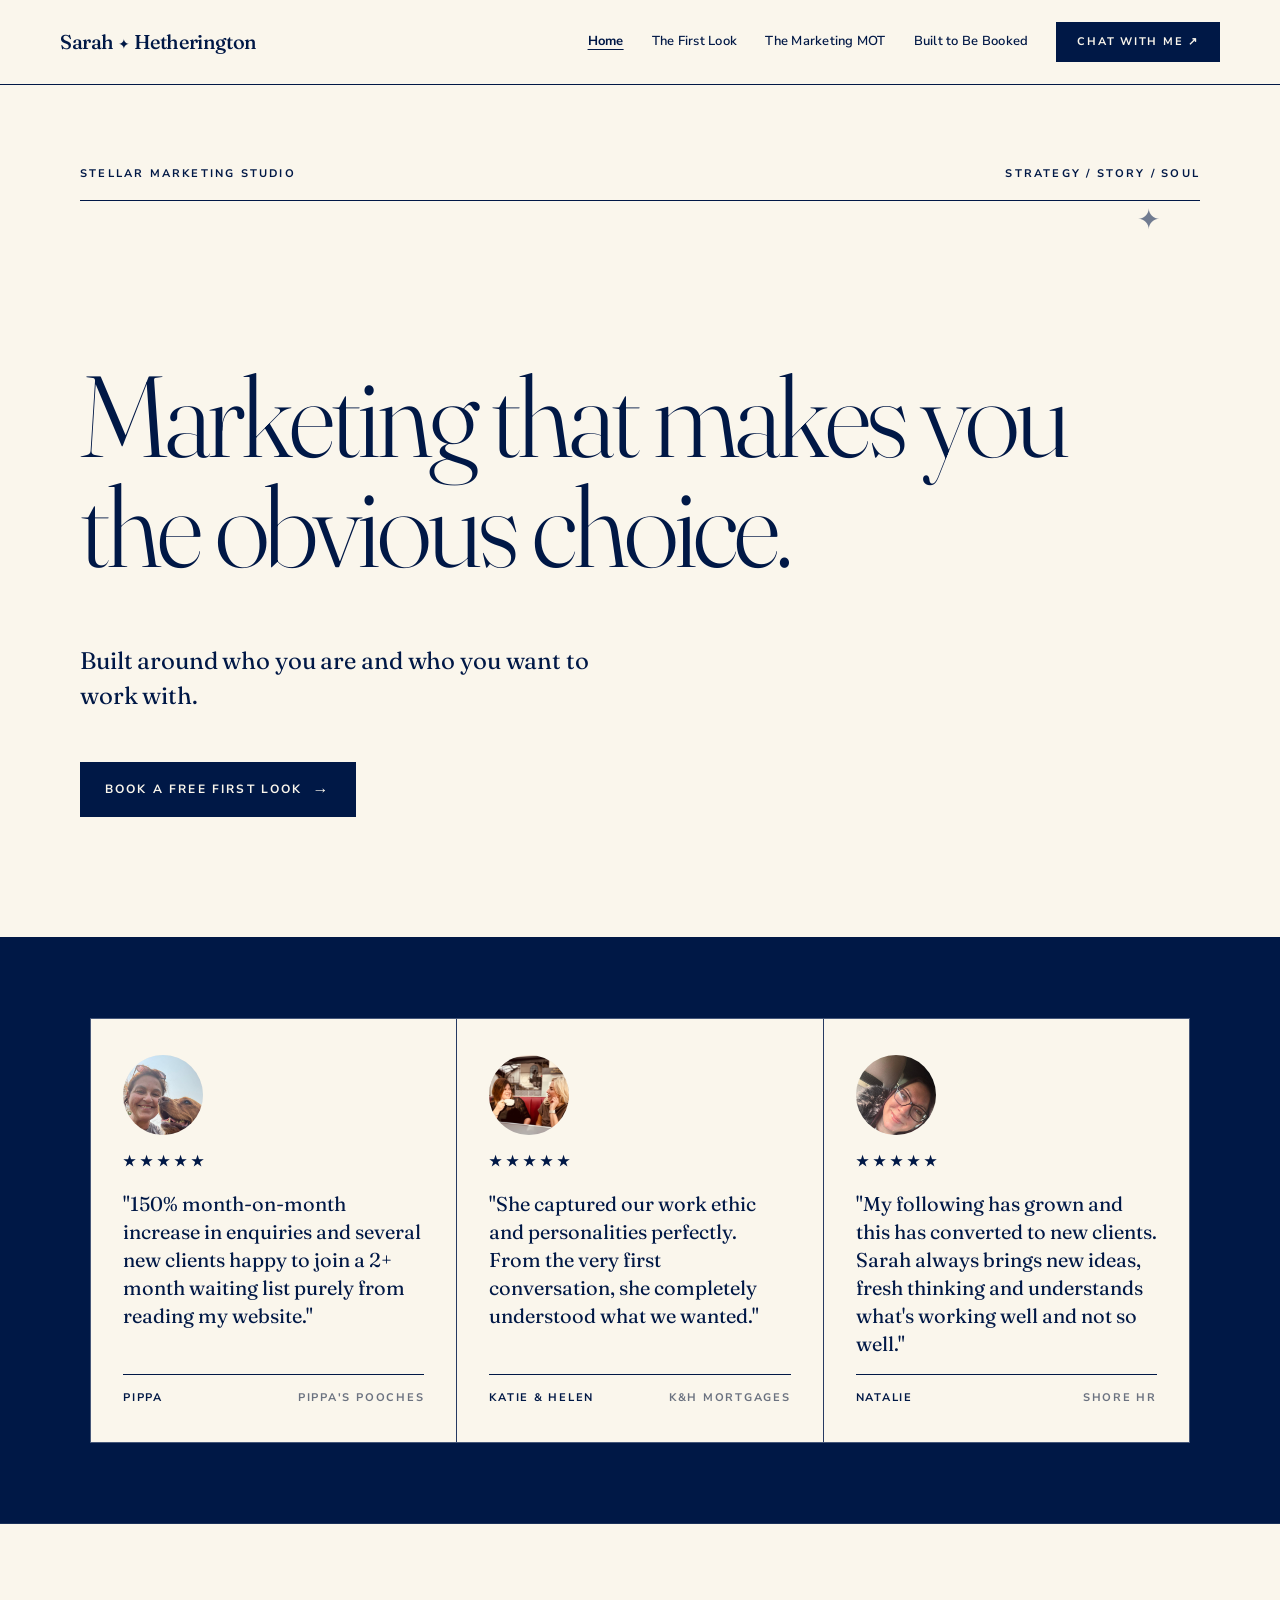
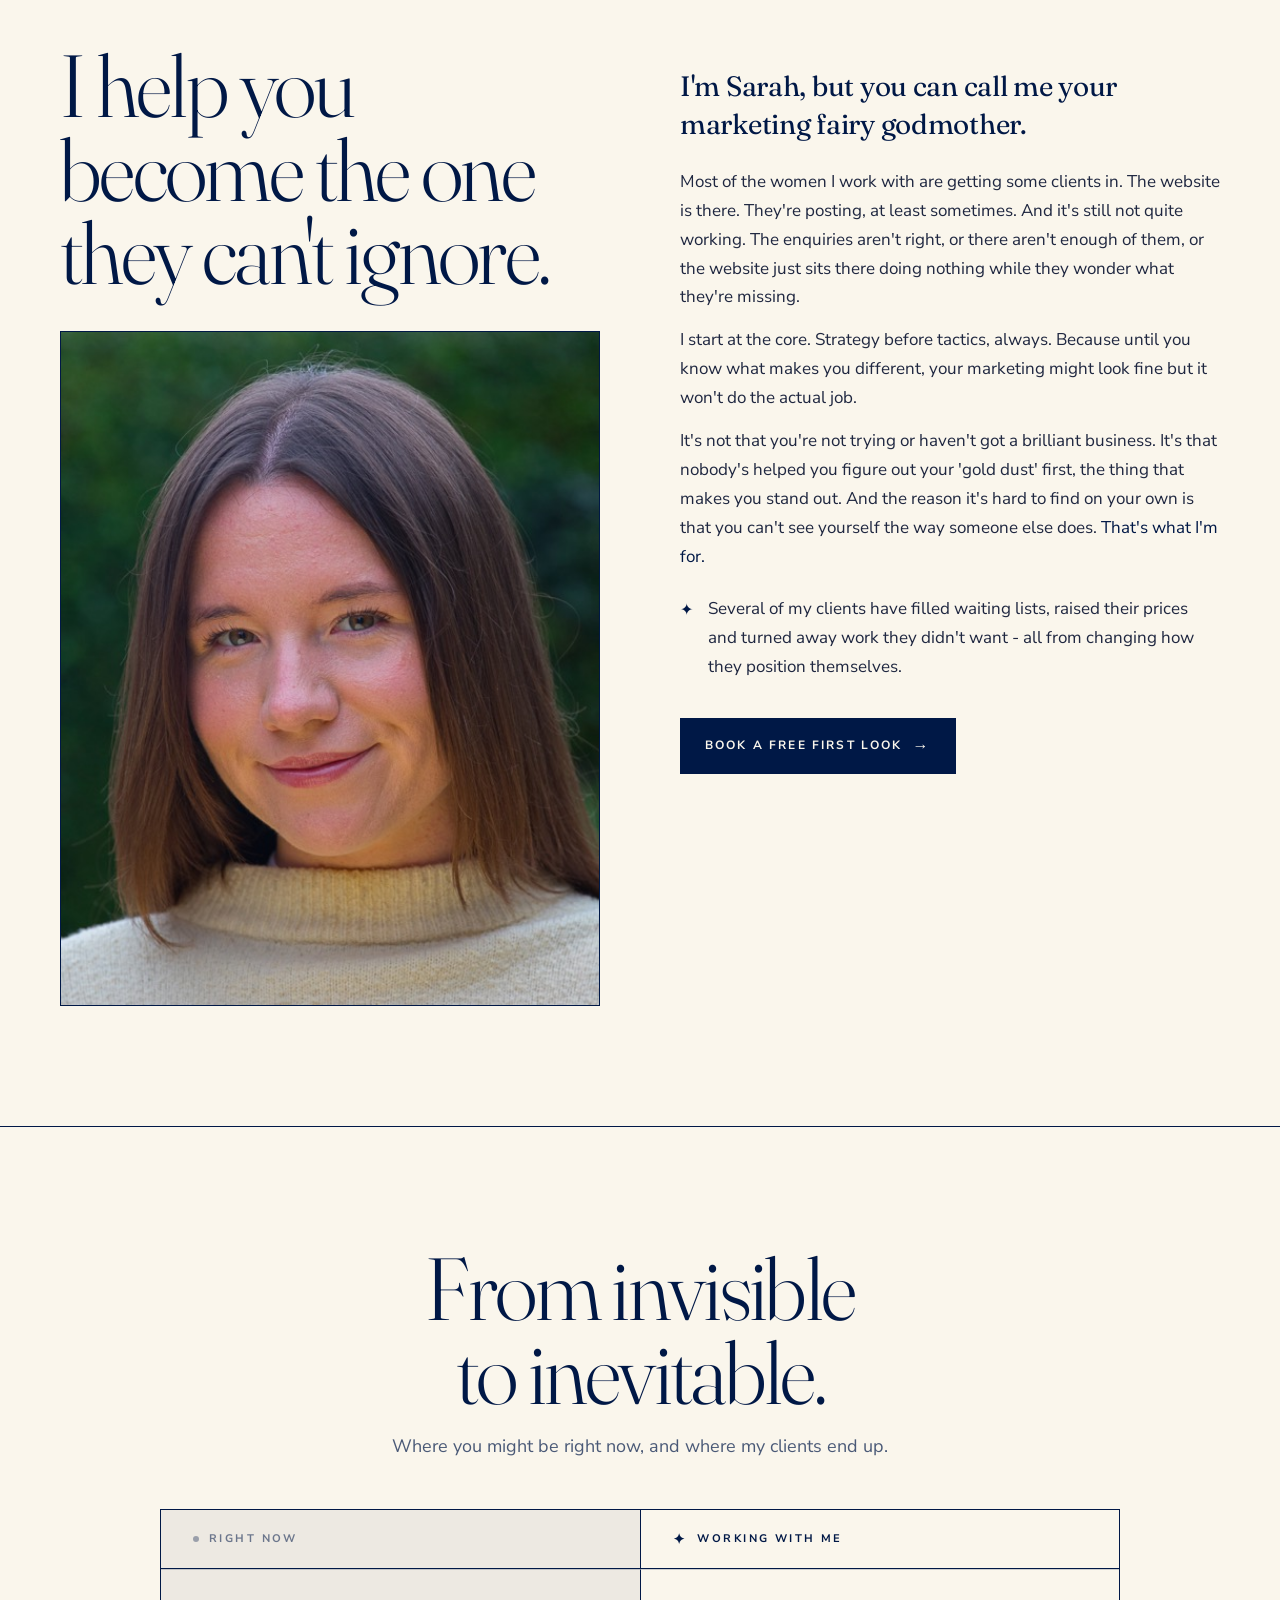
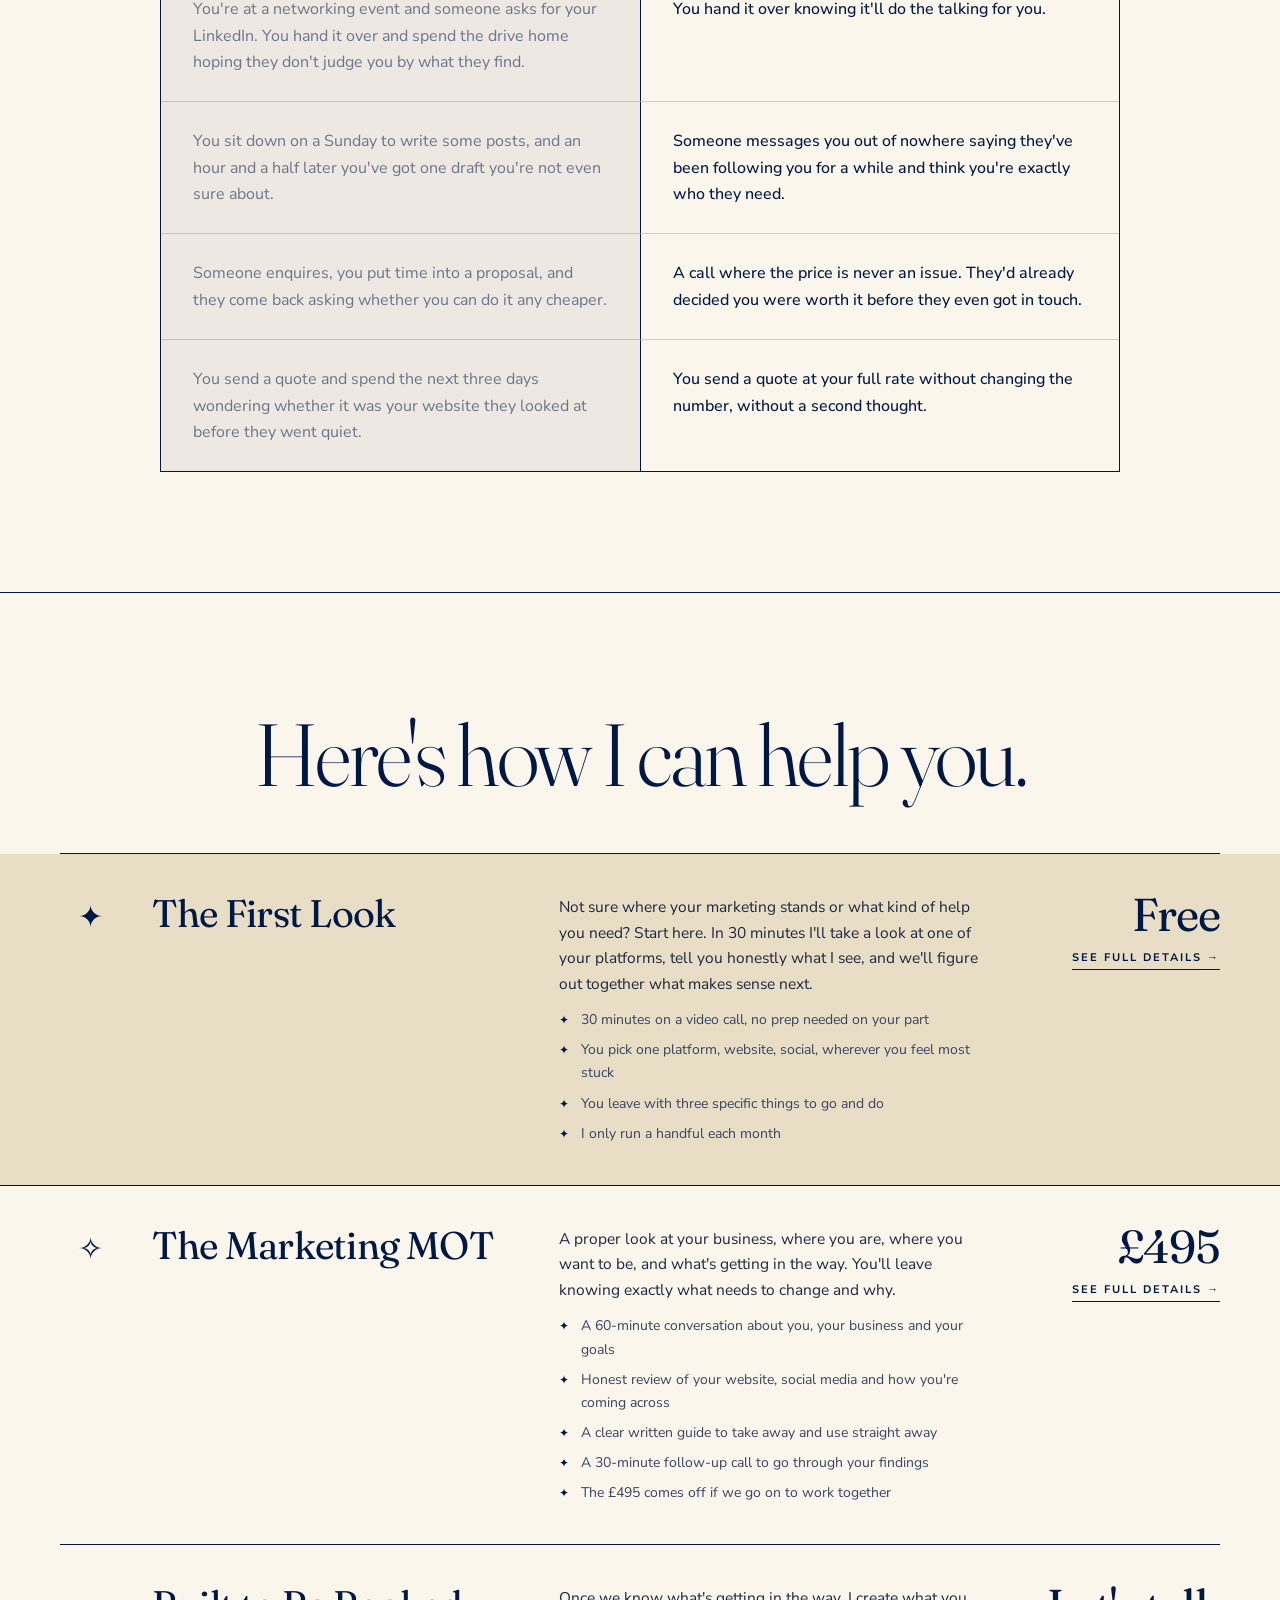
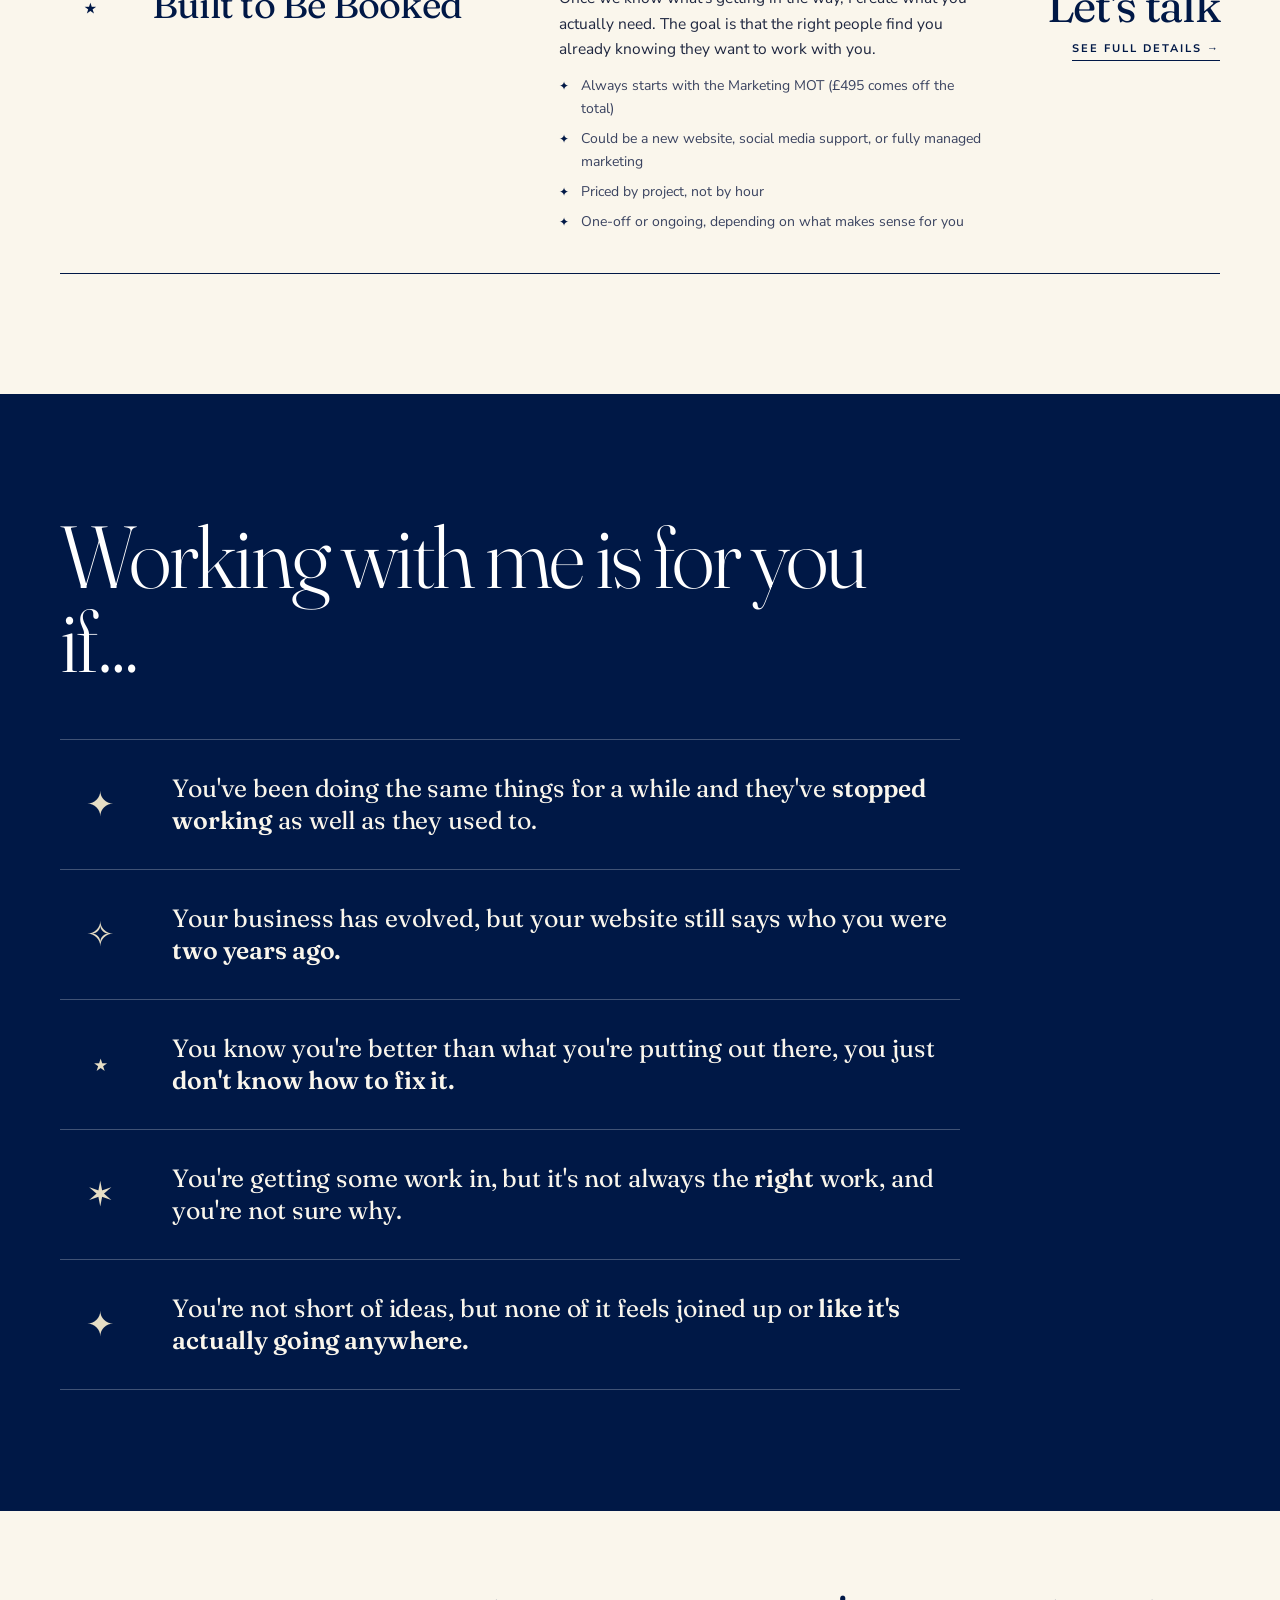
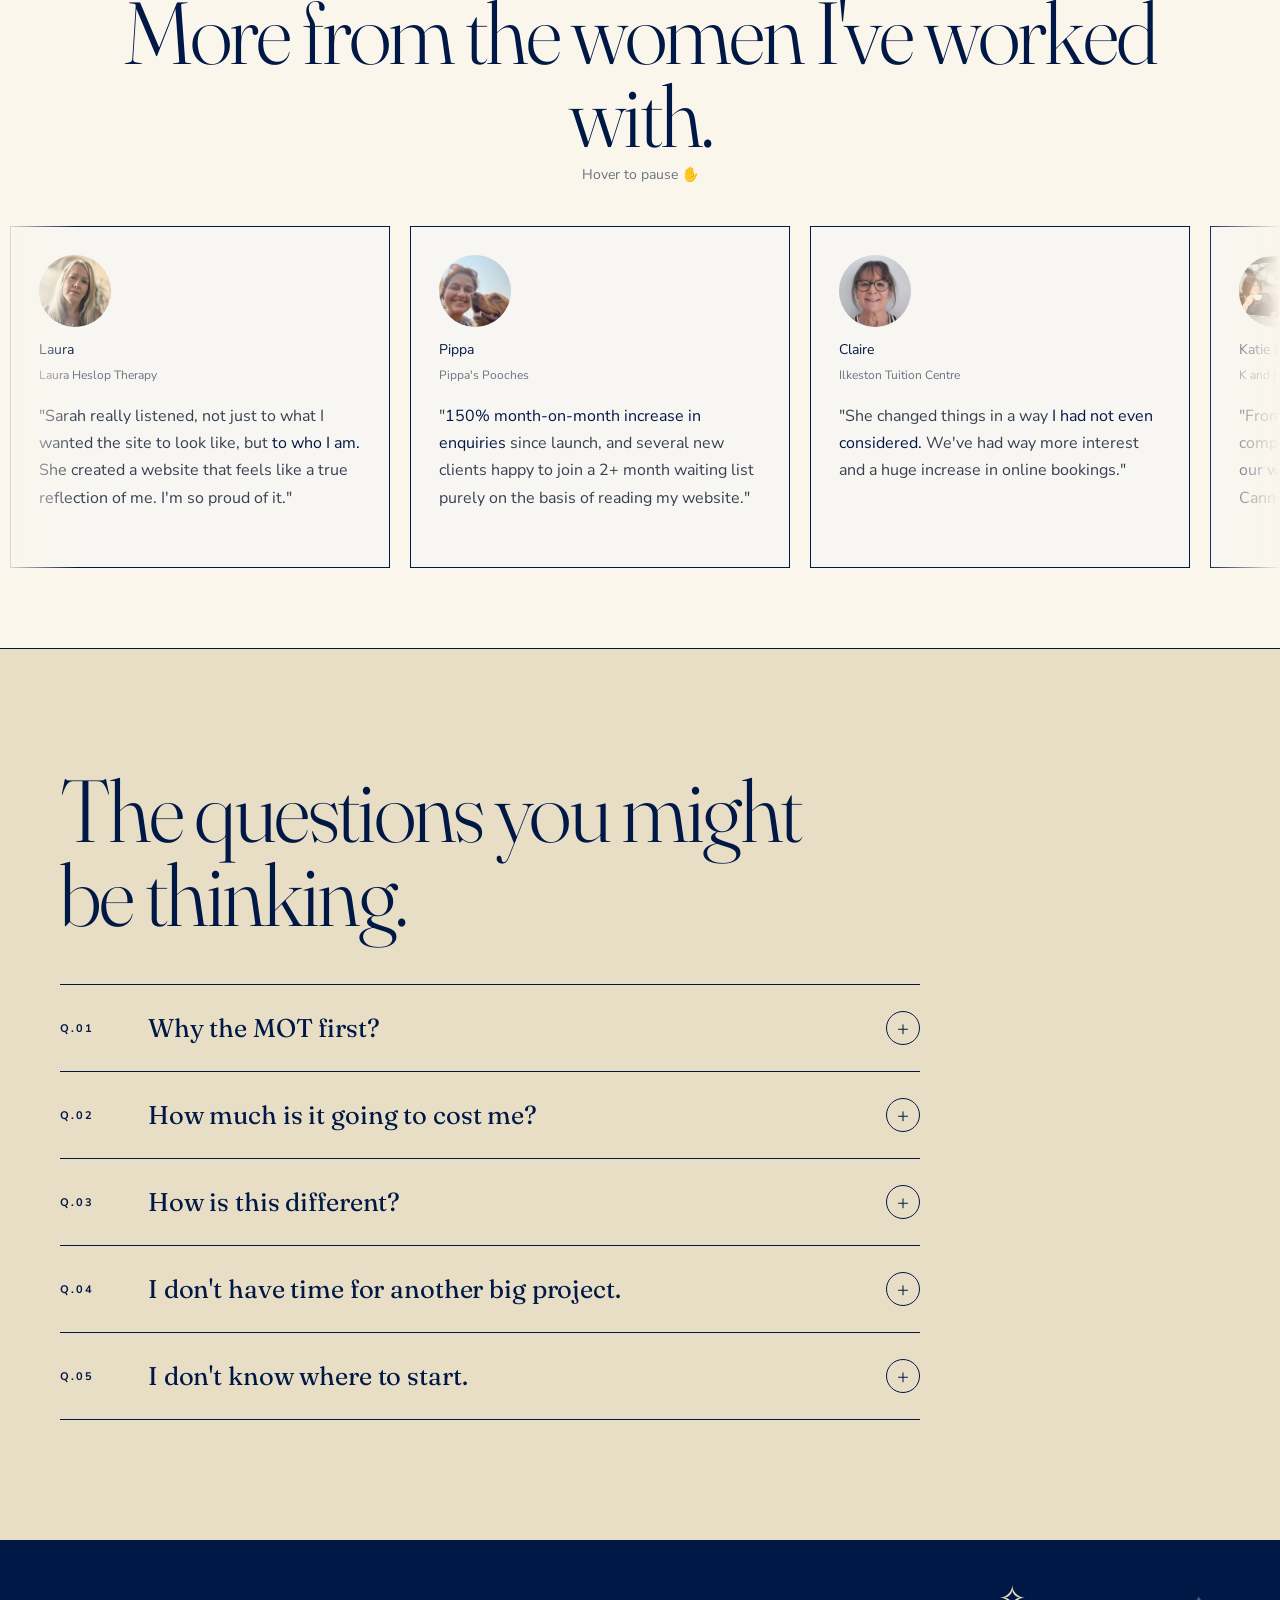
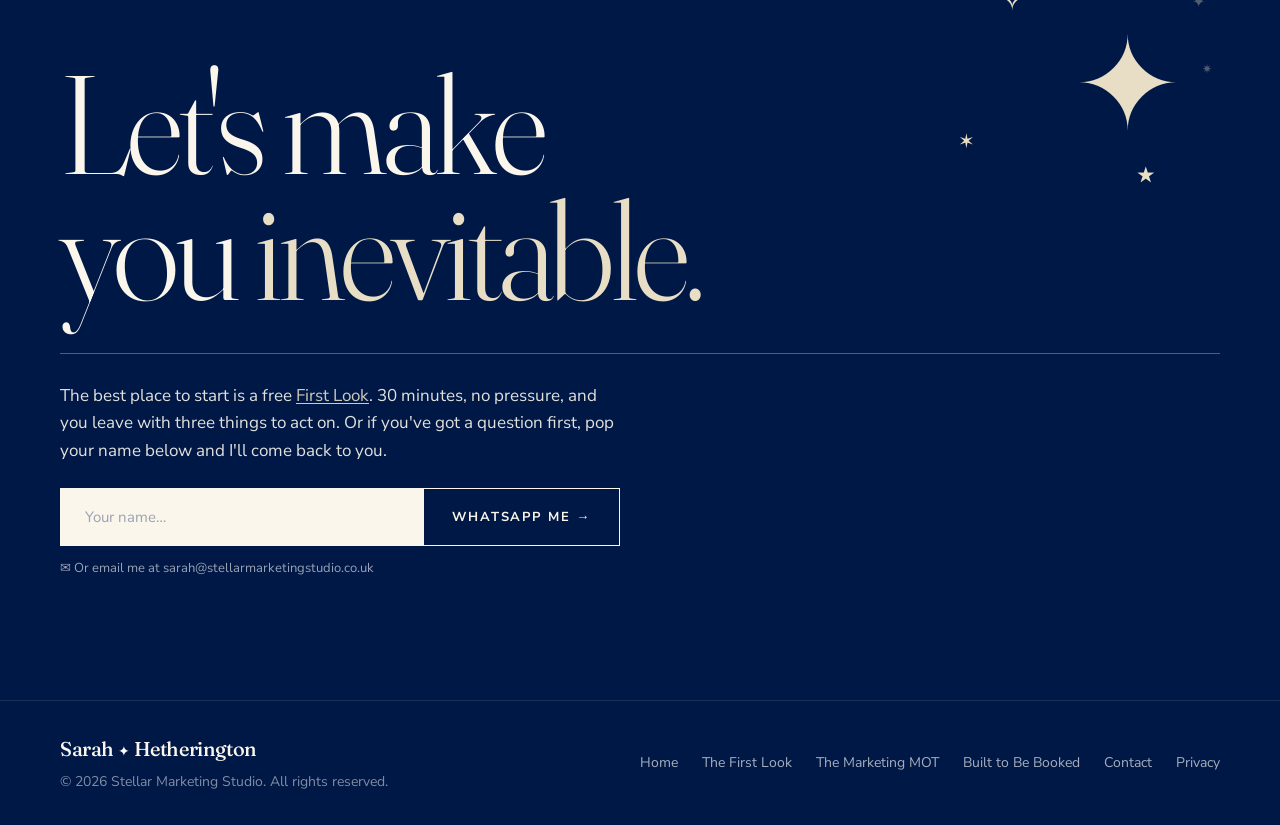
==== index.html @ 2a1b694c "Add files via upload" ====
<!DOCTYPE html>
<html lang="en">
<head>
<meta charset="UTF-8">
<meta name="viewport" content="width=device-width, initial-scale=1.0">
<title>Marketing that makes you the obvious choice | Stellar Marketing Studio</title>
<meta name="description" content="Marketing built around who you are. I help women business owners become the one their ideal clients can't ignore. Book a free First Look.">
<link rel="canonical" href="https://stellarmarketingstudio.co.uk/">
<meta property="og:type" content="website">
<meta property="og:site_name" content="Stellar Marketing Studio">
<meta property="og:title" content="Marketing that makes you the obvious choice | Stellar Marketing Studio">
<meta property="og:description" content="Marketing built around who you are. I help women business owners become the one their ideal clients can't ignore. Book a free First Look.">
<meta property="og:url" content="https://stellarmarketingstudio.co.uk/">
<meta property="og:image" content="images/sarah-portrait.jpg">
<meta name="twitter:card" content="summary_large_image">
<meta name="twitter:title" content="Marketing that makes you the obvious choice | Stellar Marketing Studio">
<meta name="twitter:description" content="Marketing built around who you are. I help women business owners become the one their ideal clients can't ignore. Book a free First Look.">
<meta name="twitter:image" content="images/sarah-portrait.jpg">

<link rel="icon" href="favicon.svg" type="image/svg+xml">
<link rel="preconnect" href="https://fonts.googleapis.com">
<link href="https://fonts.googleapis.com/css2?family=Nunito+Sans:ital,opsz,wght@0,6..12,300;0,6..12,400;0,6..12,500;0,6..12,600;0,6..12,700;0,6..12,800;1,6..12,400;1,6..12,600&family=Fraunces:ital,opsz,wght@0,9..144,300;0,9..144,400;0,9..144,500;0,9..144,600;1,9..144,300;1,9..144,400;1,9..144,600&display=swap" rel="stylesheet">
<style>
  *, *::before, *::after { box-sizing: border-box; margin: 0; padding: 0; }
  strong { font-weight: inherit !important; }

  :root {
    --navy: #001846;
    --navy-deep: #001236;
    --white: #ffffff;
    --cream: #faf6ec;
    --warm: #f8f6f2;
    --stone: #e7dec5;
    --warm-dark: #ede9e2;
    --mid-grey: #6b7280;
    --light-grey: #e5e7eb;
    --text: #111827;
  }

  body {
    font-family: 'Nunito Sans', sans-serif;
    background: var(--cream);
    color: var(--text);
    font-size: 16px;
    line-height: 1.6;
    -webkit-font-smoothing: antialiased;
  }

  /* ===== SPARKLES ===== */
  @keyframes twinkle {
    0%,100% { opacity: 0.45; transform: scale(0.85) rotate(0deg); }
    50%      { opacity: 1;    transform: scale(1.1) rotate(18deg); }
  }
  @keyframes twinkleSlow {
    0%,100% { opacity: 0.25; transform: scale(0.7) rotate(-12deg); }
    50%      { opacity: 0.85; transform: scale(1) rotate(8deg); }
  }
  .sparkle-cluster { position: absolute; pointer-events: none; z-index: 1; }
  .sparkle-cluster span {
    position: absolute; display: inline-block;
    color: var(--navy); font-family: 'Fraunces', serif; font-weight: 300; line-height: 1;
    animation: twinkle 3.6s ease-in-out infinite;
  }
  .sparkle-cluster span.lite { color: var(--mid-grey); }
  .sparkle-cluster span.dim  { opacity: 0.35; }

  /* ===== NAV ===== */
  nav {
    display: flex; align-items: center; justify-content: space-between;
    padding: 22px 60px; border-bottom: 1px solid var(--navy);
    background: var(--cream); position: sticky; top: 0; z-index: 1000;
    gap: 24px;
  }
  .wordmark {
    font-family: 'Fraunces', serif;
    font-size: 20px; font-weight: 500; letter-spacing: -0.02em;
    color: var(--navy); text-decoration: none;
    display: flex; align-items: center; gap: 4px;
  }
  .wm-star { color: var(--navy); font-size: 14px; vertical-align: super; line-height: 0; position: relative; top: 2px; }
  .nav-links { display: flex; align-items: center; gap: 28px; }
  .nav-link { font-size: 13px; font-weight: 600; color: var(--navy); text-decoration: none; letter-spacing: 0.02em; }
  .nav-link:hover { opacity: 0.7; }
  .nav-link.active { font-weight: 700; text-decoration: underline; text-underline-offset: 4px; }
  .btn {
    background: var(--navy); color: var(--cream);
    padding: 10px 20px; border-radius: 0;
    font-size: 11px; font-weight: 700; text-decoration: none; display: inline-block;
    letter-spacing: 0.16em; text-transform: uppercase;
    border: 1px solid var(--navy); font-family: inherit;
    transition: background 0.2s ease, color 0.2s ease, border-color 0.2s ease;
    white-space: nowrap; flex-shrink: 0;
  }
  .btn:hover { background: var(--navy-deep); border-color: var(--navy-deep); color: var(--cream); }

  /* ===== HERO ===== */
  .hero { background: var(--cream); color: var(--navy); position: relative; overflow: hidden; border-bottom: 1px solid var(--navy); padding: 80px 80px 120px; }
  .hero-meta { display: flex; justify-content: space-between; align-items: center; padding-bottom: 18px; border-bottom: 1px solid var(--navy); font-size: 11px; letter-spacing: 0.2em; text-transform: uppercase; font-weight: 700; color: var(--navy); margin-bottom: 160px; }
  .hero h1 { font-family: 'Fraunces', serif; font-weight: 300; font-size: clamp(56px, 9vw, 128px); line-height: 0.95; letter-spacing: -0.035em; color: var(--navy); margin: 0; max-width: 1000px; }
  .hero-lede { font-family: 'Fraunces', serif; font-size: clamp(18px, 2.2vw, 24px); line-height: 1.45; font-weight: 400; color: var(--navy); max-width: 560px; margin-top: 64px; letter-spacing: -0.005em; }
  .hero-cta-row { margin-top: 48px; }
  .ast-accent { position: absolute; font-family: 'Fraunces', serif; font-weight: 300; line-height: 1; animation: twinkle 4s ease-in-out infinite; pointer-events: none; top: 120px; right: 120px; font-size: 28px; color: var(--navy); opacity: 0.55; }
  .pill-cta {
    display: inline-flex; align-items: center; gap: 10px;
    background: var(--navy); color: var(--cream);
    padding: 14px 24px; text-decoration: none;
    font-size: 12px; font-weight: 700; letter-spacing: 0.18em; text-transform: uppercase;
    white-space: nowrap; border: 1px solid var(--navy); font-family: inherit;
    transition: background 0.2s, color 0.2s; flex-shrink: 0;
  }
  .pill-cta:hover { background: var(--navy-deep); color: var(--cream); }
  .pill-cta .arr { font-family: 'Fraunces', serif; font-size: 16px; color: var(--cream); }

  /* ===== WORKING WITH ME ===== */
  .wtm-section {
    padding: 120px 60px; border-bottom: 1px solid var(--navy);
    background: var(--cream); position: relative; overflow: hidden;
  }
  .wtm-grid { display: grid; grid-template-columns: 1fr 1fr; gap: 80px; align-items: start; }
  .wtm-l h2 {
    font-family: 'Fraunces', serif; font-weight: 300;
    font-size: clamp(44px, 7vw, 88px); line-height: 0.95;
    letter-spacing: -0.03em; color: var(--navy); margin-bottom: 36px;
  }
  .wtm-l h2 em { font-style: normal; color: var(--navy); }
  .wtm-portrait {
    aspect-ratio: 4 / 5; background-size: cover; background-position: top center;
    background-image: url("images/sarah-portrait.jpg");
    width: 100%; border: 1px solid var(--navy);
  }
  .wtm-r { padding-top: 24px; }
  .wtm-r .lede {
    font-family: 'Fraunces', serif; font-size: clamp(20px, 2.3vw, 28px);
    line-height: 1.35; color: var(--navy); font-weight: 400; margin-bottom: 24px;
    letter-spacing: -0.01em;
  }
  .wtm-r .lede em { font-style: normal; color: var(--navy); }
  .wtm-r p { font-size: 17px; line-height: 1.7; color: #1f2740; margin-bottom: 14px; }
  .wtm-r p strong { color: var(--navy); font-weight: 700; }
  .wtm-small-note {
    margin-top: 24px; font-size: 17px; line-height: 1.7; color: #1f2740;
    padding-left: 28px; position: relative;
  }
  .wtm-small-note::before { content: '✦  '; color: var(--navy); font-family: 'Fraunces', serif; font-size: 16px; position: absolute; left: 0; top: 1px; }
  .wtm-cta-row { margin-top: 36px; }

  /* ===== STATEMENT ===== */
  .statement-section {
    background: var(--navy); border-bottom: 1px solid var(--navy);
    position: relative; overflow: hidden;
  }
  .statement-inner { padding: 120px 60px; position: relative; z-index: 2; }
  .statement-l1 {
    font-family: 'Fraunces', serif; font-weight: 300;
    font-size: clamp(40px, 9vw, 110px); line-height: 0.92;
    letter-spacing: -0.03em; color: var(--cream); margin-bottom: 6px;
  }
  .statement-l2 {
    font-family: 'Fraunces', serif; font-weight: 300;
    font-size: clamp(40px, 9vw, 110px); line-height: 0.95;
    letter-spacing: -0.03em; color: var(--cream); margin-bottom: 32px;
  }
  .statement-l3 {
    font-family: 'Fraunces', serif; font-weight: 300;
    font-size: clamp(24px, 3.5vw, 44px); line-height: 1.15;
    color: var(--cream); max-width: 820px; letter-spacing: -0.01em;
  }
  .statement-l3 strong { font-weight: 600; color: var(--cream); font-style: normal; }
  /* statement sparkle clusters */
  .statement-section .sparkle-cluster span { color: var(--stone); }
  .statement-section .sparkle-cluster.s1 { top: 50px; right: 50px; width: 280px; height: 220px; }
  .statement-section .sparkle-cluster.s1 .a1 { top: 26px; left: 130px; font-size: clamp(80px, 10vw, 138px); }
  .statement-section .sparkle-cluster.s1 .a2 { top: 0;   left: 36px;  font-size: 38px; animation-delay: .6s; animation-name: twinkleSlow; }
  .statement-section .sparkle-cluster.s1 .a3 { top: 160px; left: 8px; font-size: 24px; animation-delay: 1.2s; }
  .statement-section .sparkle-cluster.s1 .a4 { top: 185px; left: 190px; font-size: 50px; animation-delay: .4s; }
  .statement-section .sparkle-cluster.s1 .a5 { top: 84px; left: 255px; font-size: 16px; animation-delay: 1.6s; }

  /* ===== PROOF STRIP ===== */
  .proof-strip {
    background: var(--navy); border-bottom: 1px solid rgba(255,255,255,0.1);
    padding: 80px 60px;
  }
  .proof-grid {
    display: grid; grid-template-columns: repeat(3, 1fr);
    gap: 1px; background: rgba(255,255,255,0.15); border: 1px solid rgba(255,255,255,0.15);
    max-width: 1100px; margin: 0 auto;
  }
  .proof-card {
    background: var(--cream); padding: 36px 32px;
    display: flex; flex-direction: column; gap: 16px;
  }
  .proof-photo { width: 80px; height: 80px; border-radius: 50%; overflow: hidden; background: var(--warm-dark); }
  .proof-photo img { width: 100%; height: 100%; object-fit: cover; object-position: top center; }
  .proof-stars { color: var(--navy); font-size: 14px; letter-spacing: 4px; font-weight: 700; }
  .proof-quote-text { font-family: 'Fraunces', serif; font-size: 20px; line-height: 1.4; color: var(--navy); font-weight: 400; flex: 1; }
  .proof-quote-text strong { font-style: normal; font-weight: 700; color: var(--navy); }
  .proof-who { border-top: 1px solid var(--navy); padding-top: 14px; font-size: 11px; font-weight: 700; letter-spacing: 0.16em; text-transform: uppercase; color: var(--navy); display: flex; justify-content: space-between; }
  .proof-who span { color: var(--mid-grey); }

  /* ===== REVIEWS MARQUEE ===== */
  .reviews-section { padding: 80px 0; overflow: hidden; background: var(--cream); border-bottom: 1px solid var(--navy); }
  .reviews-section-head { text-align: center; padding: 0 60px 40px; }
  .reviews-section-head h2 { font-family: 'Fraunces', serif; font-weight: 300; font-size: clamp(44px, 7vw, 88px); line-height: 0.95; color: var(--navy); letter-spacing: -0.03em; }
  .reviews-marquee-wrap { overflow: hidden; -webkit-mask-image: linear-gradient(to right, transparent 0%, black 6%, black 94%, transparent 100%); mask-image: linear-gradient(to right, transparent 0%, black 6%, black 94%, transparent 100%); }
  .reviews-marquee-track { display: flex; gap: 20px; width: max-content; padding: 0 10px; animation: reviewsScroll 50s linear infinite; }
  .reviews-marquee-track:hover { animation-play-state: paused; }
  @keyframes reviewsScroll { 0% { transform: translateX(0); } 100% { transform: translateX(-50%); } }
  .review-card { width: 380px; flex-shrink: 0; background: var(--warm); border: 1px solid var(--navy); padding: 28px; display: flex; flex-direction: column; }
  .review-header { display: flex; flex-direction: column; align-items: flex-start; margin-bottom: 16px; }
  .reviewer-photo { width: 72px; height: 72px; border-radius: 50%; overflow: hidden; background: var(--warm-dark); margin-bottom: 12px; }
  .reviewer-photo img { width: 100%; height: 100%; object-fit: cover; object-position: top center; }
  .reviewer-info strong { display: block; font-size: 14px; font-weight: 700; color: var(--navy); }
  .reviewer-info span { font-size: 12px; color: var(--mid-grey); }
  .review-quote { font-size: 16px; line-height: 1.7; color: #374151; }
  .review-quote strong { color: var(--navy); font-style: normal; }

  /* ===== SLIDER ===== */
  .slider-section { padding: 120px 60px; background: var(--cream); border-bottom: 1px solid var(--navy); text-align: center; }
  .slider-section h2 {
    font-family: 'Fraunces', serif; font-weight: 300;
    font-size: clamp(44px, 7vw, 88px); line-height: 0.95;
    letter-spacing: -0.03em; color: var(--navy); margin-bottom: 18px;
  }
  .slider-section h2 em { font-style: normal; color: var(--navy); font-weight: 300; }
  .slider-sub { font-size: 18px; color: var(--navy); opacity: 0.7; margin-bottom: 48px; font-weight: 400; letter-spacing: 0; font-family: 'Nunito Sans', sans-serif; }
  .morph-wrap { max-width: 960px; margin: 0 auto; }
  .morph { border: 1px solid var(--navy); text-align: left; }
  .morph-row { display: grid; grid-template-columns: 1fr 1fr; }
  .morph-cell { padding: 26px 32px; line-height: 1.65; font-family: 'Nunito Sans', sans-serif; font-size: 16px; }
  .morph-cell.head {
    padding: 20px 32px; font-size: 11px; letter-spacing: 0.22em;
    text-transform: uppercase; font-weight: 700;
    display: flex; align-items: center; gap: 10px;
    border-bottom: 1px solid var(--navy);
  }
  .morph-cell.b {
    background: var(--warm-dark);
    color: rgba(0,24,70,0.55);
    border-top: 1px solid rgba(0,24,70,0.18);
  }
  .morph-cell.b.head { color: rgba(0,24,70,0.55); border-top: none; }
  .morph-cell.b.head .mark {
    width: 6px; height: 6px; border-radius: 50%;
    background: var(--navy); opacity: 0.35;
  }
  .morph-cell.a {
    background: var(--cream);
    color: var(--navy);
    border-left: 1px solid var(--navy);
    border-top: 1px solid rgba(0,24,70,0.18);
    font-weight: 500;
  }
  .morph-cell.a.head { color: var(--navy); border-top: none; font-weight: 700; }
  .morph-cell.a.head .mark {
    font-family: 'Fraunces', serif; font-size: 14px;
    color: var(--navy); line-height: 1;
  }
  .morph-cell.a em { font-style: normal; font-weight: inherit; color: var(--navy); }

  /* ===== THIS IS FOR YOU IF ===== */
  .forif-section { background: var(--navy); padding: 120px 60px; border-bottom: 1px solid var(--navy); position: relative; overflow: hidden; }
  .forif-section h2 {
    font-family: 'Fraunces', serif; font-weight: 300;
    font-size: clamp(44px, 7vw, 88px); line-height: 0.95;
    letter-spacing: -0.03em; margin-bottom: 56px; color: var(--white);
    max-width: 820px;
  }
  .forif-section h2 em { font-style: normal; color: var(--white); }
  .forif-list { border-top: 1px solid rgba(255,255,255,0.25); list-style: none; padding: 0; max-width: 900px; }
  .forif-list .item {
    display: grid; grid-template-columns: 80px 1fr;
    gap: 32px; padding: 32px 0;
    border-bottom: 1px solid rgba(255,255,255,0.25); align-items: center;
  }
  .forif-list .item .n {
    font-family: 'Fraunces', serif; font-weight: 300;
    font-size: 34px; line-height: 1; color: var(--stone); text-align: center;
  }
  .forif-list .item .t {
    font-family: 'Fraunces', serif; font-weight: 400;
    font-size: clamp(17px, 2.1vw, 25px); line-height: 1.3;
    letter-spacing: -0.005em; color: var(--cream);
  }
  .forif-list .item .t em { font-style: normal; color: var(--cream); font-weight: 600; }
  .forif-list .item .arr { display: none; }

  /* ===== OFFERS ===== */
  .offers-section { padding: 120px 60px; background: var(--cream); border-bottom: 1px solid var(--navy); }
  .offers-head { margin-bottom: 56px; text-align: center; }
  .offers-head h2 {
    font-family: 'Fraunces', serif; font-weight: 300;
    font-size: clamp(44px, 7vw, 88px); line-height: 0.95;
    letter-spacing: -0.03em; color: var(--navy);
  }
  .offers-head h2 em { font-style: normal; color: var(--navy); }
  .offers-table { border-top: 1px solid var(--navy); }
  .offer-row {
    display: grid; grid-template-columns: 60px 1.4fr 1.6fr 200px;
    gap: 32px; padding: 40px 0; border-bottom: 1px solid var(--navy); align-items: start;
  }
  .offer-row.highlight { background: var(--stone); margin: 0 -60px; padding: 40px 60px; }
  .offer-row .num { font-family: 'Fraunces', serif; font-weight: 300; font-size: 30px; line-height: 1; color: var(--navy); text-align: center; padding-top: 8px; }
  .offer-row .t h3 { font-family: 'Fraunces', serif; font-weight: 400; font-size: clamp(26px, 3vw, 40px); line-height: 1; letter-spacing: -0.02em; color: var(--navy); margin-bottom: 8px; }
  .offer-row .t h3 em { font-style: normal; color: var(--navy); }
  .offer-row .t .tag { font-size: 11px; letter-spacing: 0.18em; text-transform: uppercase; font-weight: 700; color: var(--navy); }
  .offer-row .desc { font-size: 15.5px; line-height: 1.65; color: #1f2740; }
  .offer-row .desc p { margin-bottom: 12px; }
  .offer-row .desc ul { list-style: none; margin-top: 12px; display: flex; flex-direction: column; gap: 7px; }
  .offer-row .desc ul li { font-size: 14px; color: #3a4360; padding-left: 22px; position: relative; }
  .offer-row .desc ul li::before { content: '✦'; position: absolute; left: 0; color: var(--navy); font-family: 'Fraunces', serif; font-size: 12px; top: 2px; }
  .offer-row .right { display: flex; flex-direction: column; align-items: flex-end; gap: 14px; text-align: right; }
  .offer-row .right .price { font-family: 'Fraunces', serif; font-weight: 400; font-size: clamp(32px, 4vw, 46px); line-height: 0.9; color: var(--navy); letter-spacing: -0.025em; }
  .offer-row .right .price small { display: block; font-family: 'Nunito Sans', sans-serif; font-size: 11px; font-weight: 700; letter-spacing: 0.18em; text-transform: uppercase; color: var(--mid-grey); margin-bottom: 6px; }
  .offer-row .right .more { font-size: 11px; font-weight: 700; letter-spacing: 0.18em; text-transform: uppercase; text-decoration: none; color: var(--navy); border-bottom: 1px solid var(--navy); padding-bottom: 2px; transition: color 0.2s, border-color 0.2s; }
  .offer-row .right .more:hover { color: var(--navy); border-color: var(--navy); }

  /* ===== FAQ ===== */
  .faq-section { padding: 120px 60px; background: var(--stone); border-bottom: 1px solid var(--navy); }
  .faq-section > h2 {
    font-family: 'Fraunces', serif; font-weight: 300;
    font-size: clamp(44px, 7vw, 88px); line-height: 0.95;
    letter-spacing: -0.03em; color: var(--navy); margin-bottom: 48px; max-width: 800px;
  }
  .faq-section > h2 em { font-style: normal; color: var(--navy); }
  .faq-list { border-top: 1px solid var(--navy); max-width: 860px; }
  .faq-item { border-bottom: 1px solid var(--navy); }
  .faq-btn {
    width: 100%; background: none; border: none; padding: 26px 0;
    display: grid; grid-template-columns: 64px 1fr auto;
    gap: 24px; cursor: pointer; text-align: left; align-items: center;
  }
  .faq-num { font-size: 11px; letter-spacing: 0.18em; text-transform: uppercase; font-weight: 700; color: var(--navy); font-family: 'Nunito Sans', sans-serif; }
  .faq-q-text { font-family: 'Fraunces', serif; font-weight: 400; font-size: clamp(18px, 2vw, 26px); letter-spacing: -0.005em; color: var(--navy); text-align: left; }
  .faq-icon { width: 34px; height: 34px; border: 1px solid var(--navy); border-radius: 50%; display: flex; align-items: center; justify-content: center; font-family: 'Nunito Sans', sans-serif; font-weight: 300; font-size: 20px; color: var(--navy); transition: transform 0.3s ease; flex-shrink: 0; }
  .faq-item.open .faq-icon { transform: rotate(45deg); }
  .faq-answer { overflow: hidden; max-height: 0; font-size: 17px; line-height: 1.75; color: #4b5563; transition: max-height 0.4s ease, padding 0.3s ease; padding: 0 0 0 88px; }
  .faq-answer.open { max-height: 600px; padding-bottom: 28px; }
  .faq-answer strong { color: var(--navy); }

  /* ===== BOTTOM CTA ===== */
  .bottom-cta { background: var(--navy); padding: 120px 60px; border-bottom: 1px solid var(--navy); position: relative; overflow: hidden; }
  .bottom-cta h2 {
    font-family: 'Fraunces', serif; font-weight: 300;
    font-size: clamp(60px, 11vw, 140px); line-height: 0.9;
    letter-spacing: -0.035em; color: var(--cream); margin-bottom: 0;
    position: relative; z-index: 2;
  }
  .bottom-cta h2 em { font-style: normal; color: var(--stone); }
  .bottom-cta .cta-row { display: block; margin-top: 40px; padding-top: 28px; border-top: 1px solid rgba(255,255,255,0.3); position: relative; z-index: 2; }
  .bottom-cta .cta-row p { font-size: 17px; line-height: 1.6; color: var(--cream); max-width: 560px; opacity: 0.9; margin-bottom: 24px; }
  .wa-wrap { width: 100%; }
  .wa-input-row { display: flex; background: var(--cream); overflow: hidden; border: 1px solid var(--cream); max-width: 560px; width: 100%; margin-left: 0; }
  .wa-input { flex: 1; border: none; outline: none; padding: 18px 24px; font-family: inherit; font-size: 15px; background: transparent; color: var(--navy); }
  .wa-input::placeholder { color: #9ca3af; }
  .wa-btn { background: var(--navy); color: var(--cream); border: none; padding: 18px 28px; font-weight: 700; font-size: 13px; letter-spacing: 0.14em; text-transform: uppercase; cursor: pointer; font-family: inherit; transition: background 0.2s; white-space: nowrap; }
  .wa-btn:hover { background: var(--navy-deep); }
  .wa-email-link { display: block; margin-top: 12px; font-size: 13px; color: rgba(255,255,255,0.6); text-decoration: none; text-align: left; transition: color 0.2s; }
  .wa-email-link:hover { color: var(--cream); }
  /* bottom CTA sparkle cluster */
  .bottom-cta .sparkle-cluster span { color: var(--stone); }
  .bottom-cta .sparkle-cluster { top: 40px; right: 56px; width: 280px; height: 220px; }
  .bottom-cta .sparkle-cluster .a1 { top: 38px; left: 130px; font-size: clamp(80px, 10vw, 132px); }
  .bottom-cta .sparkle-cluster .a2 { top: 0; left: 54px; font-size: 34px; animation-delay: .5s; animation-name: twinkleSlow; }
  .bottom-cta .sparkle-cluster .a3 { top: 150px; left: 14px; font-size: 20px; animation-delay: 1.0s; }
  .bottom-cta .sparkle-cluster .a4 { top: 170px; left: 188px; font-size: 44px; animation-delay: .7s; }
  .bottom-cta .sparkle-cluster .a5 { top: 12px; left: 248px; font-size: 16px; animation-delay: 1.5s; }
  .bottom-cta .sparkle-cluster .a6 { top: 82px; left: 258px; font-size: 12px; animation-delay: .3s; }

  /* ===== FOOTER ===== */
  footer { padding: 32px 60px; border-top: 1px solid rgba(255,255,255,0.1); background: var(--navy); display: flex; justify-content: space-between; align-items: center; }
  footer .wordmark { color: var(--cream); }
  footer .wordmark .wm-star { color: var(--white); }
  footer p { font-size: 14px; color: rgba(255,255,255,0.5); margin-top: 6px; }
  .footer-links { display: flex; gap: 24px; }
  .footer-links a { font-size: 14px; color: rgba(255,255,255,0.65); text-decoration: none; transition: color 0.2s; }
  .footer-links a:hover { color: var(--cream); }

  /* ===== HAMBURGER + MOBILE NAV ===== */
  .hamburger {
    display: none; flex-direction: column; justify-content: center; gap: 6px;
    width: 40px; height: 40px; cursor: pointer; background: none;
    border: 1px solid var(--navy); padding: 10px; flex-shrink: 0;
  }
  .hamburger span { display: block; height: 2px; background: var(--navy); transition: transform 0.25s ease, opacity 0.25s ease; }
  .hamburger.open span:nth-child(1) { transform: translateY(8px) rotate(45deg); }
  .hamburger.open span:nth-child(2) { opacity: 0; transform: scaleX(0); }
  .hamburger.open span:nth-child(3) { transform: translateY(-8px) rotate(-45deg); }
  .mobile-nav {
    display: none; position: fixed; inset: 0; background: var(--cream);
    z-index: 999; flex-direction: column; align-items: center; justify-content: center; gap: 36px;
  }
  .mobile-nav.open { display: flex; }
  .mobile-nav .m-link {
    font-family: 'Nunito Sans', sans-serif; font-size: 22px; font-weight: 600;
    color: var(--navy); text-decoration: none; letter-spacing: 0.02em; opacity: 0.65; transition: opacity 0.2s;
  }
  .mobile-nav .m-link.active, .mobile-nav .m-link:hover { opacity: 1; }
  .mobile-nav .m-btn { margin-top: 8px; }

  /* ===== MOBILE ===== */
  @media (max-width: 900px) {
    nav { padding: 16px 20px; }
    .btn { padding: 8px 14px; font-size: 10px; }
    nav > .btn { display: none; }
    .hamburger { display: flex; }
    .nav-links { display: none; }
    .hero { padding: 48px 24px 64px; }
    .hero h1 { font-size: clamp(42px, 13vw, 56px); }
    .hero-meta { margin-bottom: 80px; font-size: 10px; }
    .ast-accent { top: 60px; right: 24px; font-size: 22px; }
    .hero-lede { margin-top: 36px; }
    .hero-cta-row { margin-top: 32px; }
    .wtm-section { padding: 64px 20px; }
    .wtm-grid { grid-template-columns: 1fr; gap: 36px; }
    .wtm-portrait { aspect-ratio: 4/5; }
    .statement-inner { padding: 72px 20px; }
    .statement-section .sparkle-cluster.s1 { display: none; }
    .proof-strip { padding: 56px 20px; }
    .proof-grid { grid-template-columns: 1fr; }
    .slider-section { padding: 64px 20px; }
    .morph { border: none; }
    .morph-row {
      grid-template-columns: 1fr;
      border: 1px solid var(--navy);
      margin-bottom: 16px;
    }
    .morph-row:first-child { display: none; }
    .morph-row:last-child { margin-bottom: 0; }
    .morph-cell { padding: 20px 22px; font-size: 15px; }
    .morph-cell.a {
      border-left: none;
      border-top: 1px solid var(--navy);
    }
    .morph-cell.b { border-top: none; }
    .morph-cell.b::before {
      content: 'Right now';
      display: block;
      font-size: 11px; letter-spacing: 0.22em;
      text-transform: uppercase; font-weight: 700;
      color: rgba(0,24,70,0.55);
      margin-bottom: 10px;
      font-family: 'Nunito Sans', sans-serif;
    }
    .morph-cell.a::before {
      content: '✦  Working with me';
      display: block;
      color: var(--navy);
      font-size: 11px; letter-spacing: 0.22em;
      text-transform: uppercase; font-weight: 700;
      margin-bottom: 10px;
      font-family: 'Nunito Sans', sans-serif;
    }
    .forif-section { padding: 72px 20px; }
    .forif-list .item { grid-template-columns: 52px 1fr auto; gap: 16px; padding: 24px 0; }
    .forif-list .item .n { font-size: 26px; }
    .offers-section { padding: 72px 20px; }
    .offer-row { grid-template-columns: 48px 1fr; gap: 16px; padding: 28px 0; }
    .offer-row .desc { grid-column: 1 / -1; }
    .offer-row.highlight { margin: 0 -20px; padding: 28px 20px; }
    .offer-row .right { grid-column: 1 / -1; text-align: left; flex-direction: row; flex-wrap: wrap; gap: 16px; align-items: center; }
    .faq-section { padding: 72px 20px; }
    .faq-btn { grid-template-columns: 48px 1fr auto; gap: 12px; }
    .faq-answer { padding: 0 0 0 60px; }
    .bottom-cta { padding: 72px 20px; }
    .bottom-cta h2 { font-size: clamp(52px, 11vw, 80px); }
    .wa-input-row { flex-direction: column; }
    .wa-btn { text-align: center; }
    footer { flex-direction: column; align-items: flex-start; gap: 16px; padding: 28px 20px; }
    .footer-links { flex-wrap: wrap; gap: 16px; }
    .reviews-section-head { padding: 0 20px 32px; }
  }

  @media (prefers-reduced-motion: reduce) {
    *, *::before, *::after {
      animation-duration: 0.01ms !important;
      animation-iteration-count: 1 !important;
      transition-duration: 0.01ms !important;
      scroll-behavior: auto !important;
    }
    .reviews-marquee-track { animation: none !important; }
  }
</style>
<script type="application/ld+json">
{
  "@context": "https://schema.org",
  "@type": "ProfessionalService",
  "name": "Stellar Marketing Studio",
  "alternateName": "Sarah Hetherington",
  "description": "Marketing built around who you are. Helping women business owners become the one their ideal clients can't ignore.",
  "url": "https://stellarmarketingstudio.co.uk/",
  "image": "images/sarah-portrait.jpg",
  "founder": {
    "@type": "Person",
    "name": "Sarah Hetherington"
  },
  "email": "sarah@stellarmarketingstudio.co.uk",
  "areaServed": "United Kingdom",
  "priceRange": "££",
  "serviceType": ["Marketing strategy", "Website design", "Social media content", "Email marketing"]
}
</script>
</head>
<body>

<!-- NAV -->
<nav>
  <a href="index.html" class="wordmark">Sarah <span class="wm-star">✦</span> Hetherington</a>
  <div class="nav-links">
    <a href="index.html" class="nav-link active">Home</a>
    <a href="first-look.html" class="nav-link">The First Look</a>
    <a href="mot.html" class="nav-link">The Marketing MOT</a>
    <a href="built-to-be-booked.html" class="nav-link">Built to Be Booked</a>
    <a href="#contact" class="btn">Chat with me ↗</a>
  </div>
  <button class="hamburger" id="hamburger" aria-label="Menu"><span></span><span></span><span></span></button>
</nav>
<div class="mobile-nav" id="mobileNav">
  <a href="index.html" class="m-link active">Home</a>
  <a href="first-look.html" class="m-link">The First Look</a>
  <a href="mot.html" class="m-link">The Marketing MOT</a>
  <a href="built-to-be-booked.html" class="m-link">Built to Be Booked</a>
  <a href="#contact" class="btn m-btn" onclick="closeMobileNav()">Chat with me ↗</a>
</div>

<!-- HERO -->
<section class="hero">
  <div class="hero-meta">
    <span>Stellar Marketing Studio</span>
    <span>Strategy / Story / Soul</span>
  </div>
  <span class="ast-accent">✦</span>
  <h1>Marketing that makes you the obvious choice.</h1>
  <p class="hero-lede">Built around who you are and who you want to work with.</p>
  <div class="hero-cta-row"><a href="first-look.html" class="pill-cta">Book a free First Look <span class="arr">→</span></a></div>
</section>

<!-- PROOF STRIP -->
<div class="proof-strip">
  <div class="proof-grid">
    <div class="proof-card">
      <div class="proof-photo"><img src="images/pippa.jpg" alt="Pippa from Pippa's Pooches dog training, with her dog Artemis"></div>
      <div class="proof-stars" aria-label="5 out of 5 stars">★★★★★</div>
      <p class="proof-quote-text">"<strong>150% month-on-month increase in enquiries</strong> and several new clients happy to join a 2+ month waiting list purely from reading my website."</p>
      <div class="proof-who"><span style="color:var(--navy)">Pippa</span><span>Pippa's Pooches</span></div>
    </div>
    <div class="proof-card">
      <div class="proof-photo"><img src="images/katie-helen.jpg" alt="Katie and Helen from K&H Mortgages"></div>
      <div class="proof-stars" aria-label="5 out of 5 stars">★★★★★</div>
      <p class="proof-quote-text">"She <strong>captured our work ethic and personalities perfectly.</strong> From the very first conversation, she completely understood what we wanted."</p>
      <div class="proof-who"><span style="color:var(--navy)">Katie &amp; Helen</span><span>K&amp;H Mortgages</span></div>
    </div>
    <div class="proof-card">
      <div class="proof-photo"><img src="images/natalie.jpg" alt="Natalie from Shore HR consultancy"></div>
      <div class="proof-stars" aria-label="5 out of 5 stars">★★★★★</div>
      <p class="proof-quote-text">"My following has grown and <strong>this has converted to new clients.</strong> Sarah always brings new ideas, fresh thinking and understands what's working well and not so well."</p>
      <div class="proof-who"><span style="color:var(--navy)">Natalie</span><span>Shore HR</span></div>
    </div>
  </div>
</div>

<!-- WORKING WITH ME -->
<div class="wtm-section" id="how-i-work">
  <div class="wtm-grid">
    <div class="wtm-l">
      <h2>I help you become the one they can't ignore.</h2>
      <div class="wtm-portrait"></div>
    </div>
    <div class="wtm-r">
      <p class="lede">I'm Sarah, but you can call me <em>your marketing fairy godmother.</em></p>
      <p>Most of the women I work with are getting some clients in. The website is there. They're posting, at least sometimes. And it's still not quite working. The enquiries aren't right, or there aren't enough of them, or the website just sits there doing nothing while they wonder what they're missing.</p>
      <p>I start at the core. Strategy before tactics, always. Because until you know what makes you different, your marketing might look fine but it won't do the actual job.</p>
      <p>It's not that you're not trying or haven't got a brilliant business. It's that nobody's helped you figure out your 'gold dust' first, the thing that makes you stand out. And the reason it's hard to find on your own is that you can't see yourself the way someone else does. <strong>That's what I'm for.</strong></p>
      <div class="wtm-small-note">Several of my clients have filled waiting lists, raised their prices and turned away work they didn't want - all from changing how they position themselves.</div>
      <div class="wtm-cta-row">
        <a href="first-look.html" class="pill-cta">Book a free First Look <span class="arr">→</span></a>
      </div>
    </div>
  </div>
</div>

<!-- SLIDER -->
<div class="slider-section">
  <h2>From invisible<br>to <em>inevitable.</em></h2>
  <p class="slider-sub">Where you might be right now, and where my clients end up.</p>
  <div class="morph-wrap">
    <div class="morph">
      <div class="morph-row">
        <div class="morph-cell b head"><span class="mark"></span>Right now</div>
        <div class="morph-cell a head"><span class="mark">✦</span>Working with me</div>
      </div>
      <div class="morph-row">
        <div class="morph-cell b">You're at a networking event and someone asks for your LinkedIn. You hand it over and spend the drive home hoping they don't judge you by what they find.</div>
        <div class="morph-cell a">You hand it over knowing it'll do the talking for you.</div>
      </div>
      <div class="morph-row">
        <div class="morph-cell b">You sit down on a Sunday to write some posts, and an hour and a half later you've got one draft you're not even sure about.</div>
        <div class="morph-cell a">Someone messages you out of nowhere saying they've been following you for a while and think you're exactly who they need.</div>
      </div>
      <div class="morph-row">
        <div class="morph-cell b">Someone enquires, you put time into a proposal, and they come back asking whether you can do it any cheaper.</div>
        <div class="morph-cell a">A call where the price is never an issue. They'd already decided you were worth it before they even got in touch.</div>
      </div>
      <div class="morph-row">
        <div class="morph-cell b">You send a quote and spend the next three days wondering whether it was your website they looked at before they went quiet.</div>
        <div class="morph-cell a">You send a quote at your full rate without changing the number, without a second thought.</div>
      </div>
    </div>
  </div>
</div>

<!-- OFFERS -->
<div class="offers-section">
  <div class="offers-head">
    <h2>Here's how I can <em>help you.</em></h2>
  </div>
  <div class="offers-table">
    <div class="offer-row highlight">
      <div class="num">✦</div>
      <div class="t">
        <h3>The First Look</h3>
      </div>
      <div class="desc">
        <p>Not sure where your marketing stands or what kind of help you need? Start here. In 30 minutes I'll take a look at one of your platforms, tell you honestly what I see, and we'll figure out together what makes sense next.</p>
        <ul>
          <li>30 minutes on a video call, no prep needed on your part</li>
          <li>You pick one platform, website, social, wherever you feel most stuck</li>
          <li>You leave with three specific things to go and do</li>
          <li>I only run a handful each month</li>
        </ul>
      </div>
      <div class="right">
        <div class="price">Free</div>
        <a href="first-look.html" class="more">See full details →</a>
      </div>
    </div>
    <div class="offer-row">
      <div class="num">✧</div>
      <div class="t">
        <h3>The Marketing MOT</h3>
      </div>
      <div class="desc">
        <p>A proper look at your business, where you are, where you want to be, and what's getting in the way. You'll leave knowing exactly what needs to change and why.</p>
        <ul>
          <li>A 60-minute conversation about you, your business and your goals</li>
          <li>Honest review of your website, social media and how you're coming across</li>
          <li>A clear written guide to take away and use straight away</li>
          <li>A 30-minute follow-up call to go through your findings</li>
          <li>The £495 comes off if we go on to work together</li>
        </ul>
      </div>
      <div class="right">
        <div class="price">£495</div>
        <a href="mot.html" class="more">See full details →</a>
      </div>
    </div>
    <div class="offer-row">
      <div class="num">⋆</div>
      <div class="t">
        <h3>Built to Be Booked</h3>
      </div>
      <div class="desc">
        <p>Once we know what's getting in the way, I create what you actually need. The goal is that the right people find you already knowing they want to work with you.</p>
        <ul>
          <li>Always starts with the Marketing MOT (£495 comes off the total)</li>
          <li>Could be a new website, social media support, or fully managed marketing</li>
          <li>Priced by project, not by hour</li>
          <li>One-off or ongoing, depending on what makes sense for you</li>
        </ul>
      </div>
      <div class="right">
        <div class="price">Let's talk</div>
        <a href="built-to-be-booked.html" class="more">See full details →</a>
      </div>
    </div>
  </div>
</div>

<!-- FOR YOU IF -->
<div class="forif-section">
  <h2>Working with me is <em>for you if…</em></h2>
  <ul class="forif-list">
    <li class="item">
      <span class="n">✦</span>
      <span class="t">You've been doing the same things for a while and they've <em>stopped working</em> as well as they used to.</span>
      <span class="arr">→</span>
    </li>
    <li class="item">
      <span class="n">✧</span>
      <span class="t">Your business has evolved, but your website still says who you were <em>two years ago.</em></span>
      <span class="arr">→</span>
    </li>
    <li class="item">
      <span class="n">⋆</span>
      <span class="t">You know you're better than what you're putting out there, you just <em>don't know how to fix it.</em></span>
      <span class="arr">→</span>
    </li>
    <li class="item">
      <span class="n">✶</span>
      <span class="t">You're getting some work in, but it's not always the <em>right</em> work, and you're not sure why.</span>
      <span class="arr">→</span>
    </li>
    <li class="item">
      <span class="n">✦</span>
      <span class="t">You're not short of ideas, but none of it feels joined up or <em>like it's actually going anywhere.</em></span>
      <span class="arr">→</span>
    </li>
  </ul>
</div>

<!-- REVIEWS MARQUEE -->
<div class="reviews-section" id="kind-words">
  <div class="reviews-section-head">
    <h2>More from the women I've worked with.</h2>
    <p style="font-size:14px;color:var(--mid-grey);margin-top:6px;">Hover to pause ✋</p>
  </div>
  <div class="reviews-marquee-wrap">
    <div class="reviews-marquee-track">
      <div class="review-card">
        <div class="review-header"><div class="reviewer-photo"><img src="images/laura.jpg" alt="Laura Heslop from Laura Heslop Therapy"></div><div class="reviewer-info"><strong>Laura</strong><span>Laura Heslop Therapy</span></div></div>
        <p class="review-quote">"Sarah really listened, not just to what I wanted the site to look like, but <strong>to who I am.</strong> She created a website that feels like a true reflection of me. I'm so proud of it."</p>
      </div>
      <div class="review-card">
        <div class="review-header"><div class="reviewer-photo"><img src="images/pippa.jpg" alt="Pippa from Pippa's Pooches dog training, with her dog Artemis"></div><div class="reviewer-info"><strong>Pippa</strong><span>Pippa's Pooches</span></div></div>
        <p class="review-quote">"<strong>150% month-on-month increase in enquiries</strong> since launch, and several new clients happy to join a 2+ month waiting list purely on the basis of reading my website."</p>
      </div>
      <div class="review-card">
        <div class="review-header"><div class="reviewer-photo"><img src="images/claire.jpg" alt="Claire from Ilkeston Tuition Centre"></div><div class="reviewer-info"><strong>Claire</strong><span>Ilkeston Tuition Centre</span></div></div>
        <p class="review-quote">"She changed things in a way <strong>I had not even considered.</strong> We've had way more interest and a huge increase in online bookings."</p>
      </div>
      <div class="review-card">
        <div class="review-header"><div class="reviewer-photo"><img src="images/katie-helen.jpg" alt="Katie and Helen from K&H Mortgages"></div><div class="reviewer-info"><strong>Katie &amp; Helen</strong><span>K and H Mortgages</span></div></div>
        <p class="review-quote">"From our first interaction we knew she completely understood us. She has <strong>captured our work ethic and personalities perfectly.</strong> Cannot recommend her enough."</p>
      </div>
      <div class="review-card">
        <div class="review-header"><div class="reviewer-photo"><img src="images/helen-arnold.jpg" alt="Helen from Wainwright's Canine Academy with her dog Arnold"></div><div class="reviewer-info"><strong>Helen</strong><span>Wainwright's Canine Academy</span></div></div>
        <p class="review-quote">"It's only been a couple of weeks and I'm <strong>already getting more traffic and enquiries.</strong> It felt so nice knowing my website was in safe hands."</p>
      </div>
      <div class="review-card">
        <div class="review-header"><div class="reviewer-photo"><img src="images/adele.png" alt="Adele from AC Nurse Aesthetics"></div><div class="reviewer-info"><strong>Adele</strong><span>AC Nurse Aesthetics</span></div></div>
        <p class="review-quote">"She took the time to truly understand my business goals, and delivered something that <strong>truly reflected them.</strong>"</p>
      </div>
      <div class="review-card">
        <div class="review-header"><div class="reviewer-photo"><img src="images/natalie.jpg" alt="Natalie from Shore HR consultancy"></div><div class="reviewer-info"><strong>Natalie</strong><span>Shore HR</span></div></div>
        <p class="review-quote">"Sarah always brings new ideas, fresh thinking and understands what's working well and not so well. My following has grown and <strong>this has converted to new clients.</strong>"</p>
      </div>
      <!-- duplicate for infinite loop -->
      <div class="review-card">
        <div class="review-header"><div class="reviewer-photo"><img src="images/laura.jpg" alt="Laura Heslop from Laura Heslop Therapy"></div><div class="reviewer-info"><strong>Laura</strong><span>Laura Heslop Therapy</span></div></div>
        <p class="review-quote">"Sarah really listened, not just to what I wanted the site to look like, but <strong>to who I am.</strong> She created a website that feels like a true reflection of me. I'm so proud of it."</p>
      </div>
      <div class="review-card">
        <div class="review-header"><div class="reviewer-photo"><img src="images/pippa.jpg" alt="Pippa from Pippa's Pooches dog training, with her dog Artemis"></div><div class="reviewer-info"><strong>Pippa</strong><span>Pippa's Pooches</span></div></div>
        <p class="review-quote">"<strong>150% month-on-month increase in enquiries</strong> since launch, and several new clients happy to join a 2+ month waiting list purely on the basis of reading my website."</p>
      </div>
      <div class="review-card">
        <div class="review-header"><div class="reviewer-photo"><img src="images/claire.jpg" alt="Claire from Ilkeston Tuition Centre"></div><div class="reviewer-info"><strong>Claire</strong><span>Ilkeston Tuition Centre</span></div></div>
        <p class="review-quote">"She changed things in a way <strong>I had not even considered.</strong> We've had way more interest and a huge increase in online bookings."</p>
      </div>
      <div class="review-card">
        <div class="review-header"><div class="reviewer-photo"><img src="images/katie-helen.jpg" alt="Katie and Helen from K&H Mortgages"></div><div class="reviewer-info"><strong>Katie &amp; Helen</strong><span>K and H Mortgages</span></div></div>
        <p class="review-quote">"From our first interaction we knew she completely understood us. She has <strong>captured our work ethic and personalities perfectly.</strong> Cannot recommend her enough."</p>
      </div>
      <div class="review-card">
        <div class="review-header"><div class="reviewer-photo"><img src="images/helen-arnold.jpg" alt="Helen from Wainwright's Canine Academy with her dog Arnold"></div><div class="reviewer-info"><strong>Helen</strong><span>Wainwright's Canine Academy</span></div></div>
        <p class="review-quote">"It's only been a couple of weeks and I'm <strong>already getting more traffic and enquiries.</strong> It felt so nice knowing my website was in safe hands."</p>
      </div>
      <div class="review-card">
        <div class="review-header"><div class="reviewer-photo"><img src="images/adele.png" alt="Adele from AC Nurse Aesthetics"></div><div class="reviewer-info"><strong>Adele</strong><span>AC Nurse Aesthetics</span></div></div>
        <p class="review-quote">"She took the time to truly understand my business goals, and delivered something that <strong>truly reflected them.</strong>"</p>
      </div>
      <div class="review-card">
        <div class="review-header"><div class="reviewer-photo"><img src="images/natalie.jpg" alt="Natalie from Shore HR consultancy"></div><div class="reviewer-info"><strong>Natalie</strong><span>Shore HR</span></div></div>
        <p class="review-quote">"Sarah always brings new ideas, fresh thinking and understands what's working well and not so well. My following has grown and <strong>this has converted to new clients.</strong>"</p>
      </div>
    </div>
  </div>
</div>

<!-- FAQ -->
<div class="faq-section">
  <h2>The questions you might be <em>thinking.</em></h2>
  <div class="faq-list">
    <div class="faq-item">
      <button class="faq-btn" onclick="toggleFaq(this)">
        <span class="faq-num">Q.01</span>
        <span class="faq-q-text">Why the MOT first?</span>
        <span class="faq-icon">+</span>
      </button>
      <div class="faq-answer">Because without it, you'll probably end up with something that looks like it could be anyone else in your industry. Through reflection and conversation, I help you find the thing that makes you the obvious choice for the right clients.</div>
    </div>
    <div class="faq-item">
      <button class="faq-btn" onclick="toggleFaq(this)">
        <span class="faq-num">Q.02</span>
        <span class="faq-q-text">How much is it going to cost me?</span>
        <span class="faq-icon">+</span>
      </button>
      <div class="faq-answer">It depends on what you need. It could be a fresh website, social media support or even a year of fully managed marketing. Every project starts with the £495 MOT. That figure comes off your invoice if we go on to do more together. I price by project, not by hour, so you know exactly where you stand before we begin.</div>
    </div>
    <div class="faq-item">
      <button class="faq-btn" onclick="toggleFaq(this)">
        <span class="faq-num">Q.03</span>
        <span class="faq-q-text">How is this different?</span>
        <span class="faq-icon">+</span>
      </button>
      <div class="faq-answer">If you've paid for something before that didn't feel like you, the missing piece is usually what happens before anything is created, the questions, the thinking, getting to know you properly. I take on a small number of projects so nothing gets rushed, and I'll tell you if I don't think we're the right fit.</div>
    </div>
    <div class="faq-item">
      <button class="faq-btn" onclick="toggleFaq(this)">
        <span class="faq-num">Q.04</span>
        <span class="faq-q-text">I don't have time for another big project.</span>
        <span class="faq-icon">+</span>
      </button>
      <div class="faq-answer">Most of my clients don't either. The whole point is I do the thinking and building so you don't have to. You'll give me 60 minutes for the MOT conversation, plus a 30-minute follow-up call to go through your guide, and an hour here and there for any review calls after that.</div>
    </div>
    <div class="faq-item">
      <button class="faq-btn" onclick="toggleFaq(this)">
        <span class="faq-num">Q.05</span>
        <span class="faq-q-text">I don't know where to start.</span>
        <span class="faq-icon">+</span>
      </button>
      <div class="faq-answer">If you want a quick expert view on where you stand, start with the free <a href="first-look.html" style="color:var(--navy);font-weight:700;">First Look</a>. Either way, I'll tell you honestly what I think.</div>
    </div>
  </div>
</div>

<!-- BOTTOM CTA -->
<div class="bottom-cta" id="contact">
  <div class="sparkle-cluster">
    <span class="a1">✦</span>
    <span class="a2 lite">✧</span>
    <span class="a3">✶</span>
    <span class="a4 lite">⋆</span>
    <span class="a5 dim">✦</span>
    <span class="a6 dim">✷</span>
  </div>
  <h2>Let's make<br>you <em>inevitable.</em></h2>
  <div class="cta-row">
    <p>The best place to start is a free <a href="first-look.html" style="color:var(--stone);text-decoration:underline;text-underline-offset:2px;">First Look</a>. 30 minutes, no pressure, and you leave with three things to act on. Or if you've got a question first, pop your name below and I'll come back to you.</p>
    <div class="wa-wrap">
      <div class="wa-input-row">
        <input type="text" id="wa-name" class="wa-input" placeholder="Your name…" autocomplete="given-name" />
        <button class="wa-btn" onclick="openWhatsApp()">WhatsApp me →</button>
      </div>
      <a href="#" class="wa-email-link" onclick="openEmail(); return false;">✉ Or email me at sarah@stellarmarketingstudio.co.uk</a>
    </div>
  </div>
</div>

<!-- FOOTER -->
<footer>
  <div>
    <a href="index.html" class="wordmark">Sarah <span class="wm-star">✦</span> Hetherington</a>
    <p>© 2026 Stellar Marketing Studio. All rights reserved.</p>
  </div>
  <div class="footer-links">
    <a href="index.html">Home</a>
    <a href="first-look.html">The First Look</a>
    <a href="mot.html">The Marketing MOT</a>
    <a href="built-to-be-booked.html">Built to Be Booked</a>
    <a href="#contact">Contact</a>
    <a href="privacy-policy.html">Privacy</a>
  </div>
</footer>

<script>
function toggleFaq(btn) {
  const item = btn.closest('.faq-item');
  const answer = item.querySelector('.faq-answer');
  const isOpen = item.classList.contains('open');
  document.querySelectorAll('.faq-item.open').forEach(function(el) {
    el.classList.remove('open');
    el.querySelector('.faq-answer').classList.remove('open');
  });
  if (!isOpen) { item.classList.add('open'); answer.classList.add('open'); }
}
function openEmail() {
  var input = document.getElementById('wa-name').value.trim();
  var subject = encodeURIComponent('Enquiry' + (input ? ' - ' + input : ''));
  var body = encodeURIComponent('Hi Sarah,\n\nI\'d love to chat about working together.' + (input ? '\n\n' + input : '') + '\n\nLooking forward to chatting!');
  window.location.href = 'mailto:sarah@stellarmarketingstudio.co.uk?subject=' + subject + '&body=' + body;
}
function openWhatsApp() {
  const name = document.getElementById('wa-name').value.trim() || 'there';
  const msg = encodeURIComponent('Hi Sarah! I\'m ' + name + ', I found you through your website. I\'d love to chat about working together.');
  window.open('https://wa.me/447457403576?text=' + msg, '_blank');
}
document.getElementById('wa-name').addEventListener('keypress', function(e) {
  if (e.key === 'Enter') openWhatsApp();
});
</script>
<script>
var hamburger = document.getElementById('hamburger');
var mobileNav = document.getElementById('mobileNav');
function closeMobileNav() {
  hamburger.classList.remove('open');
  mobileNav.classList.remove('open');
  document.body.style.overflow = '';
}
hamburger.addEventListener('click', function() {
  var isOpen = mobileNav.classList.contains('open');
  if (isOpen) { closeMobileNav(); }
  else { hamburger.classList.add('open'); mobileNav.classList.add('open'); document.body.style.overflow = 'hidden'; }
});
mobileNav.querySelectorAll('.m-link').forEach(function(link) {
  link.addEventListener('click', closeMobileNav);
});
</script>
</body>
</html>
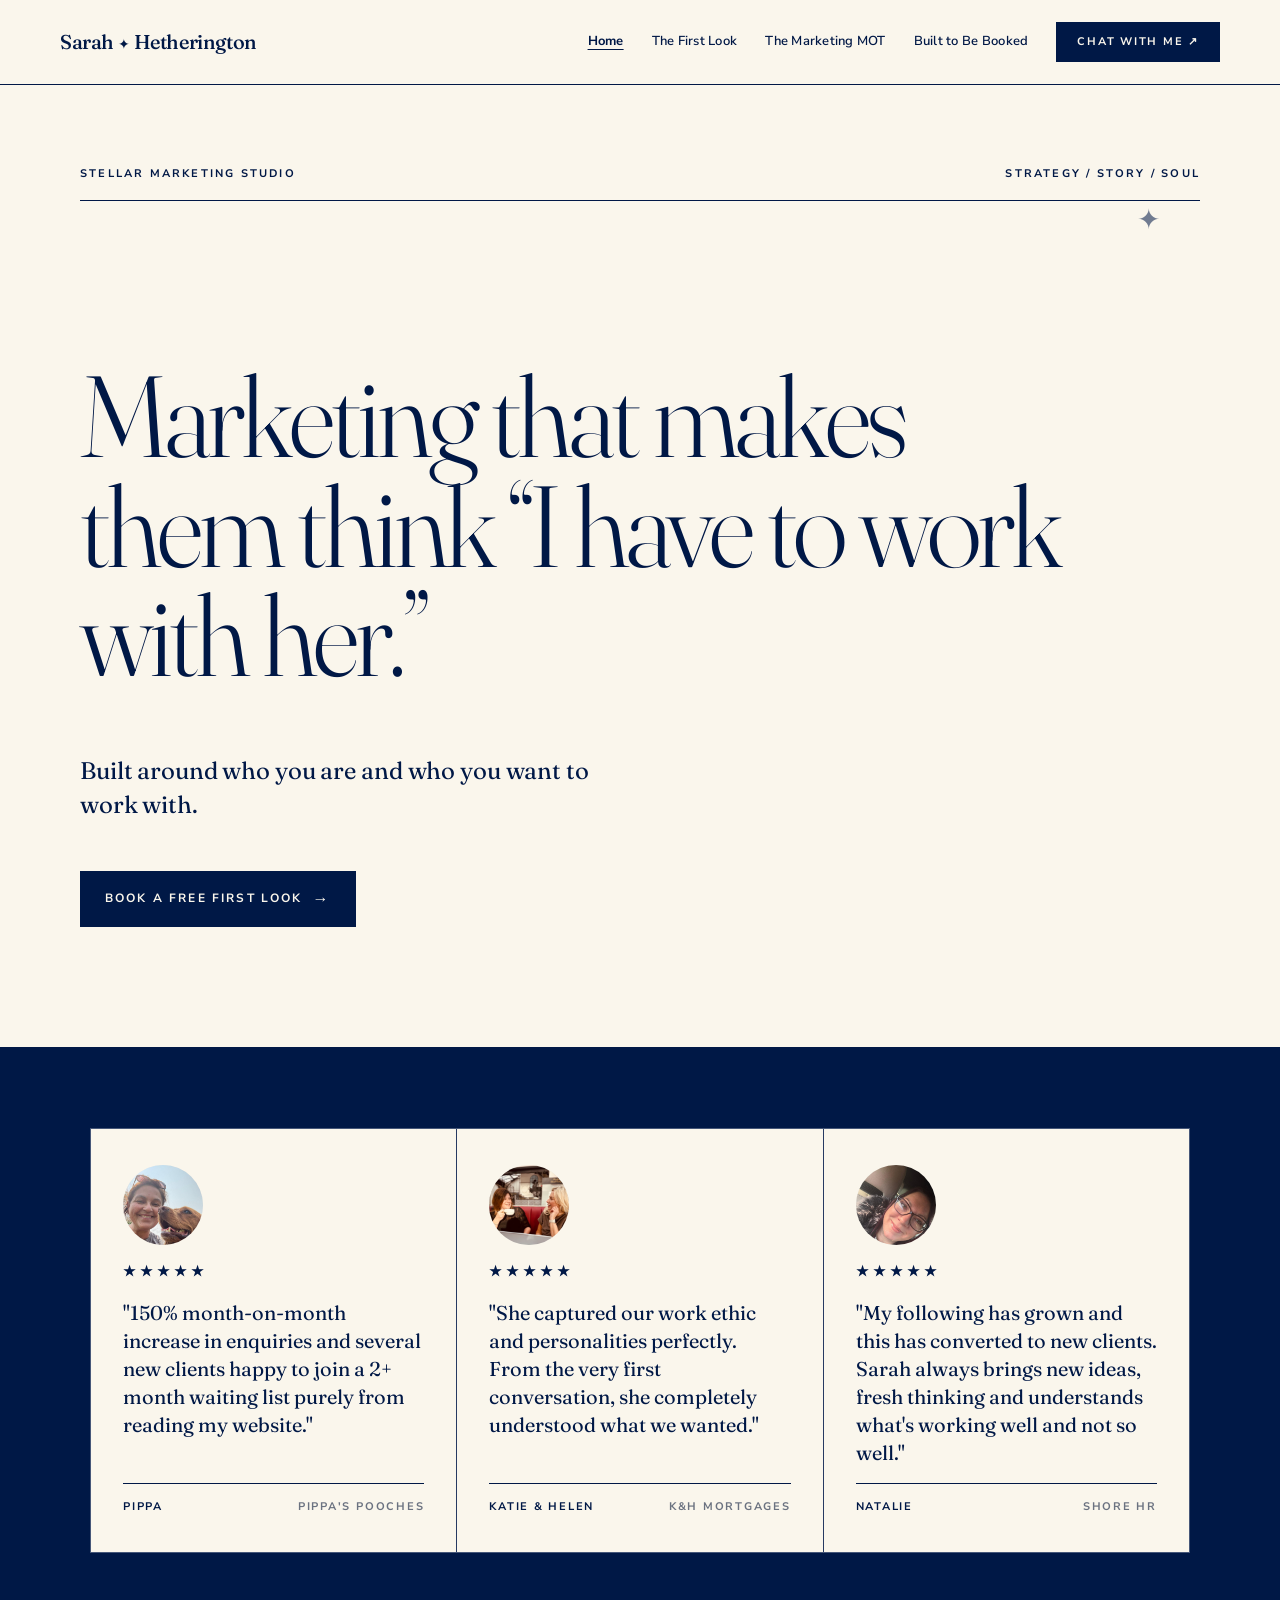
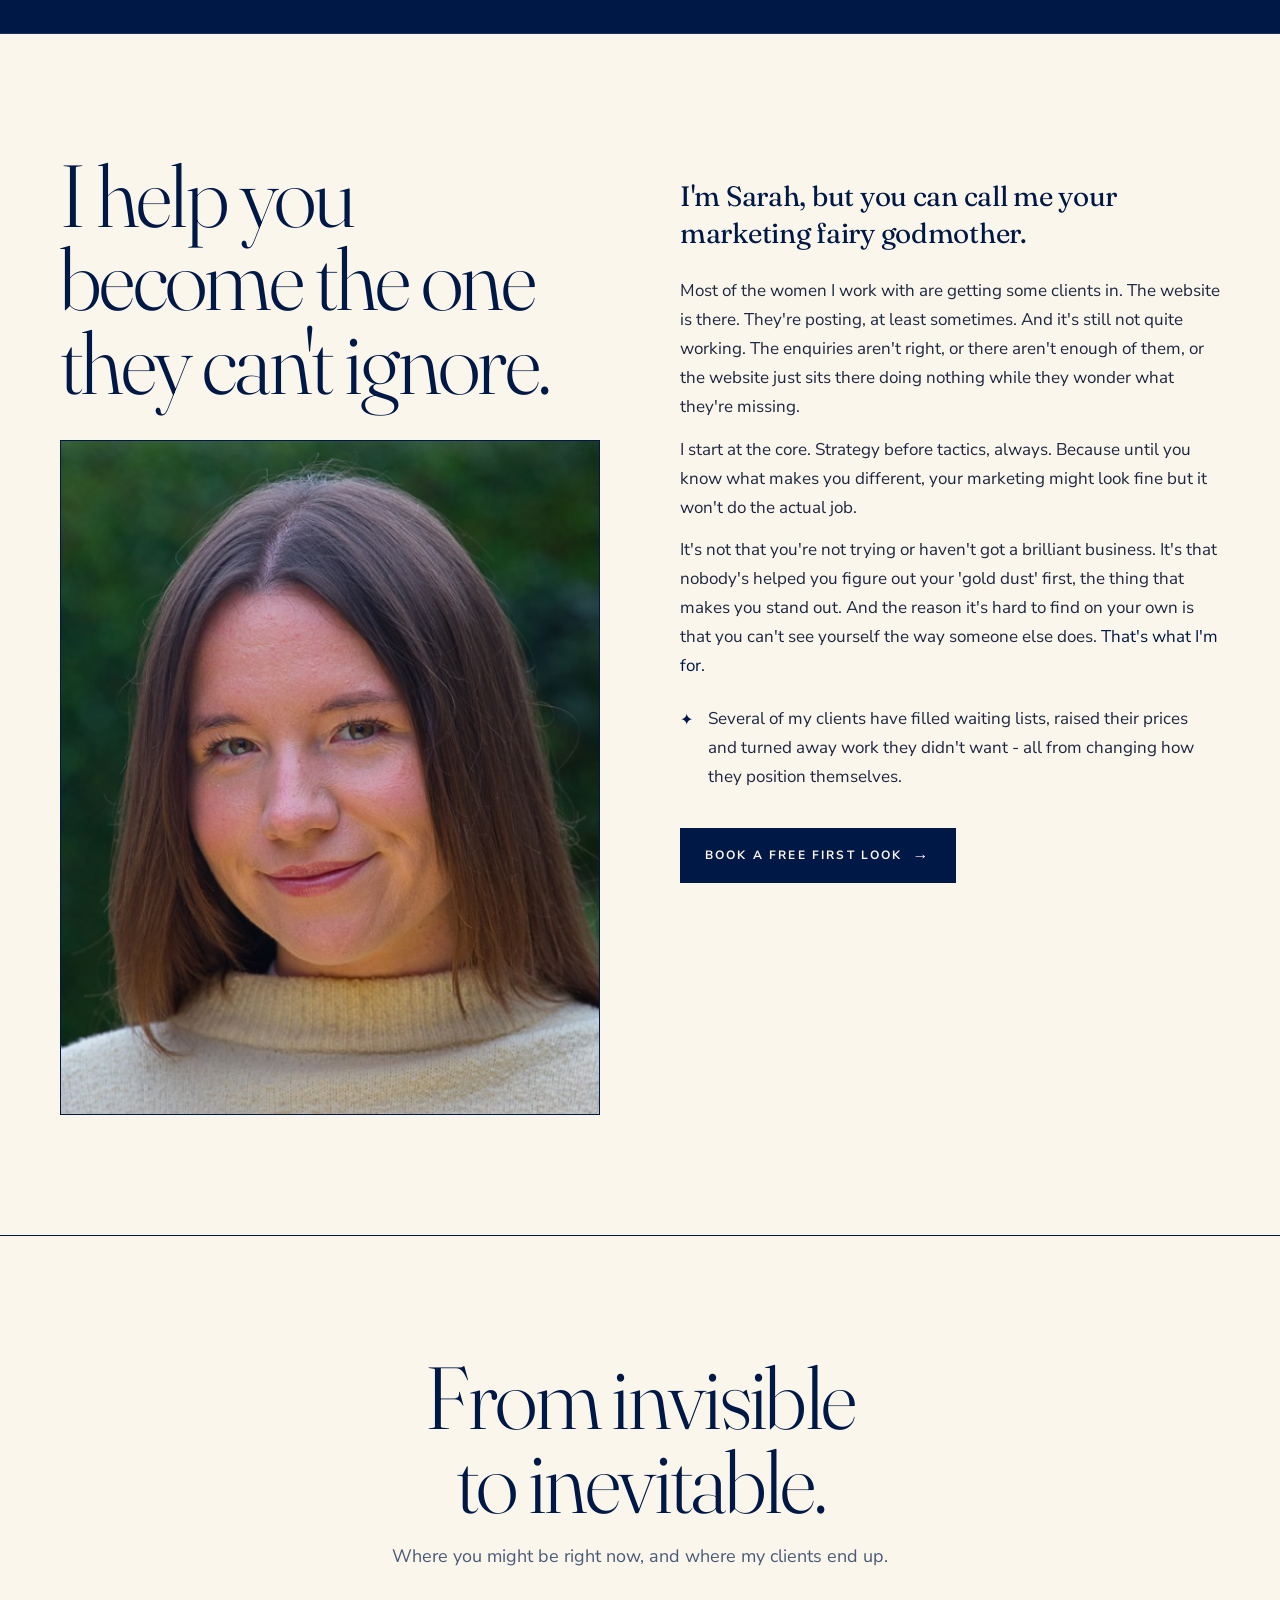
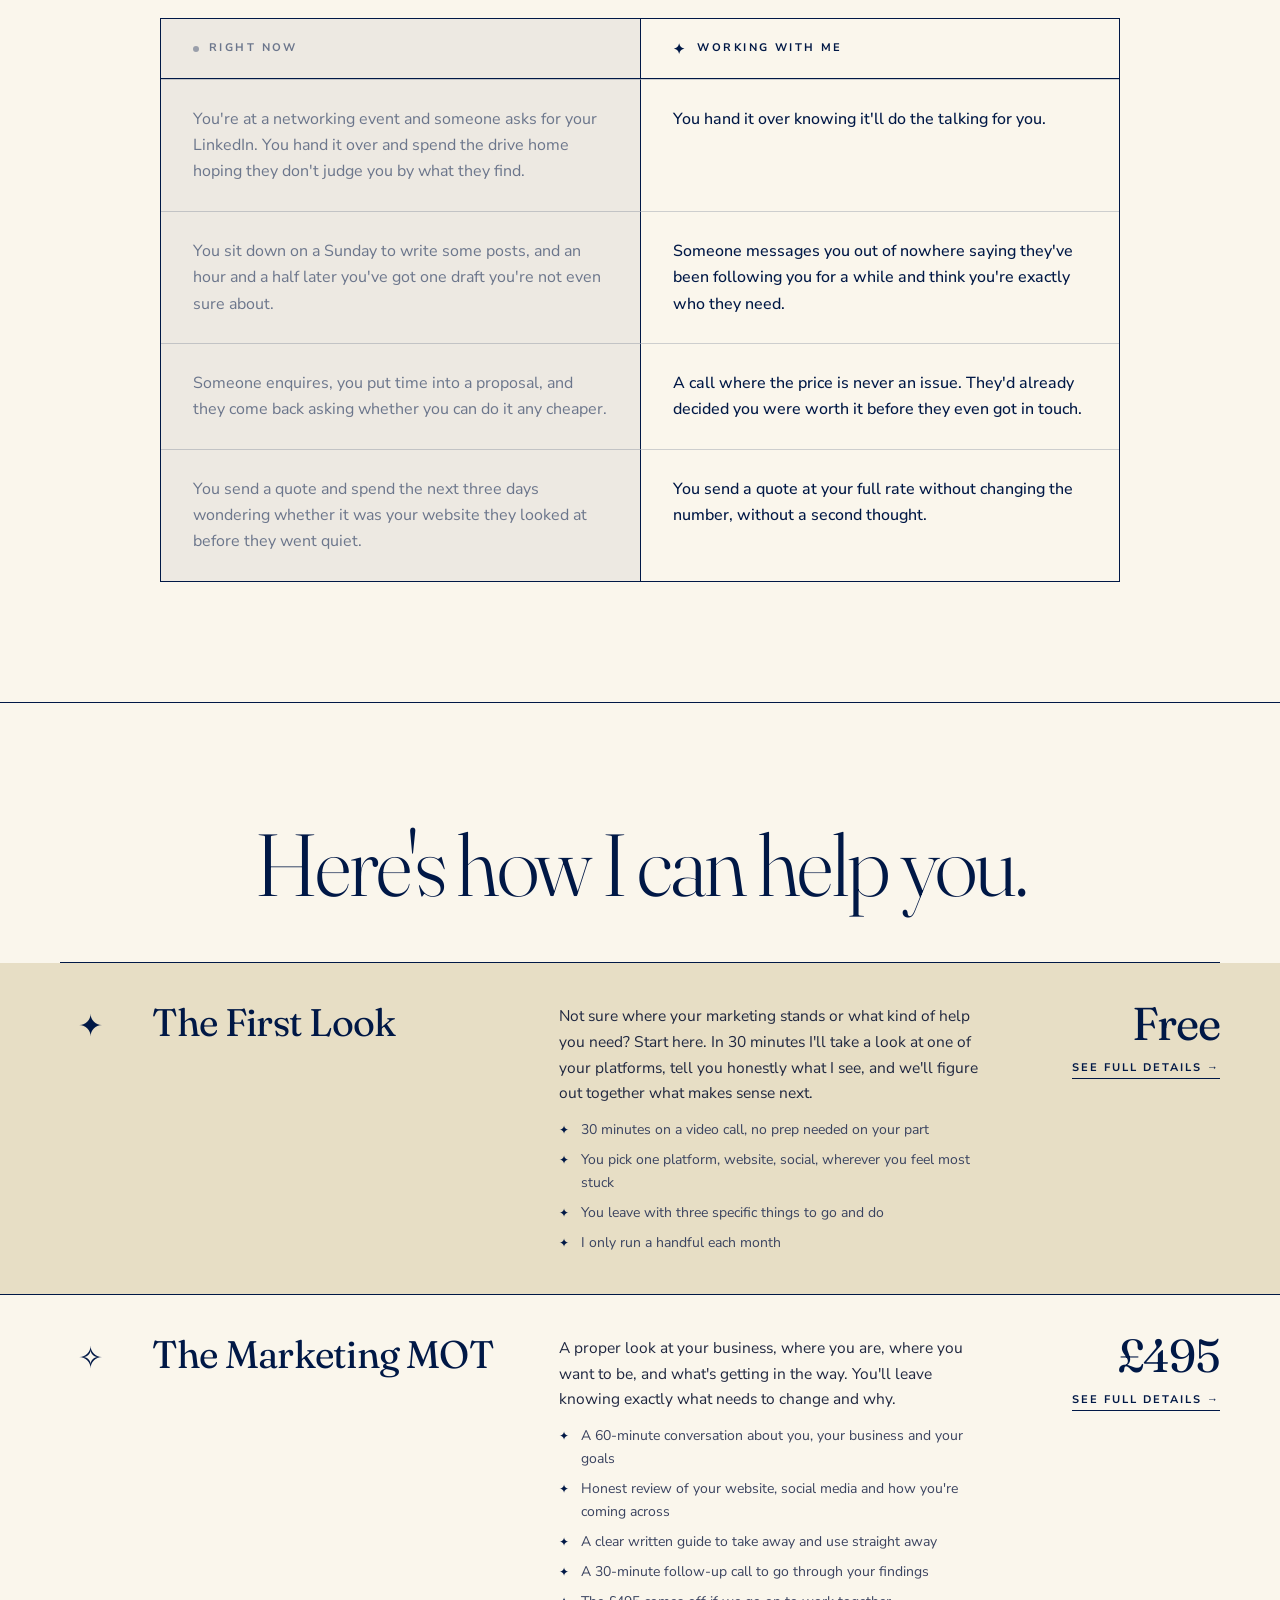
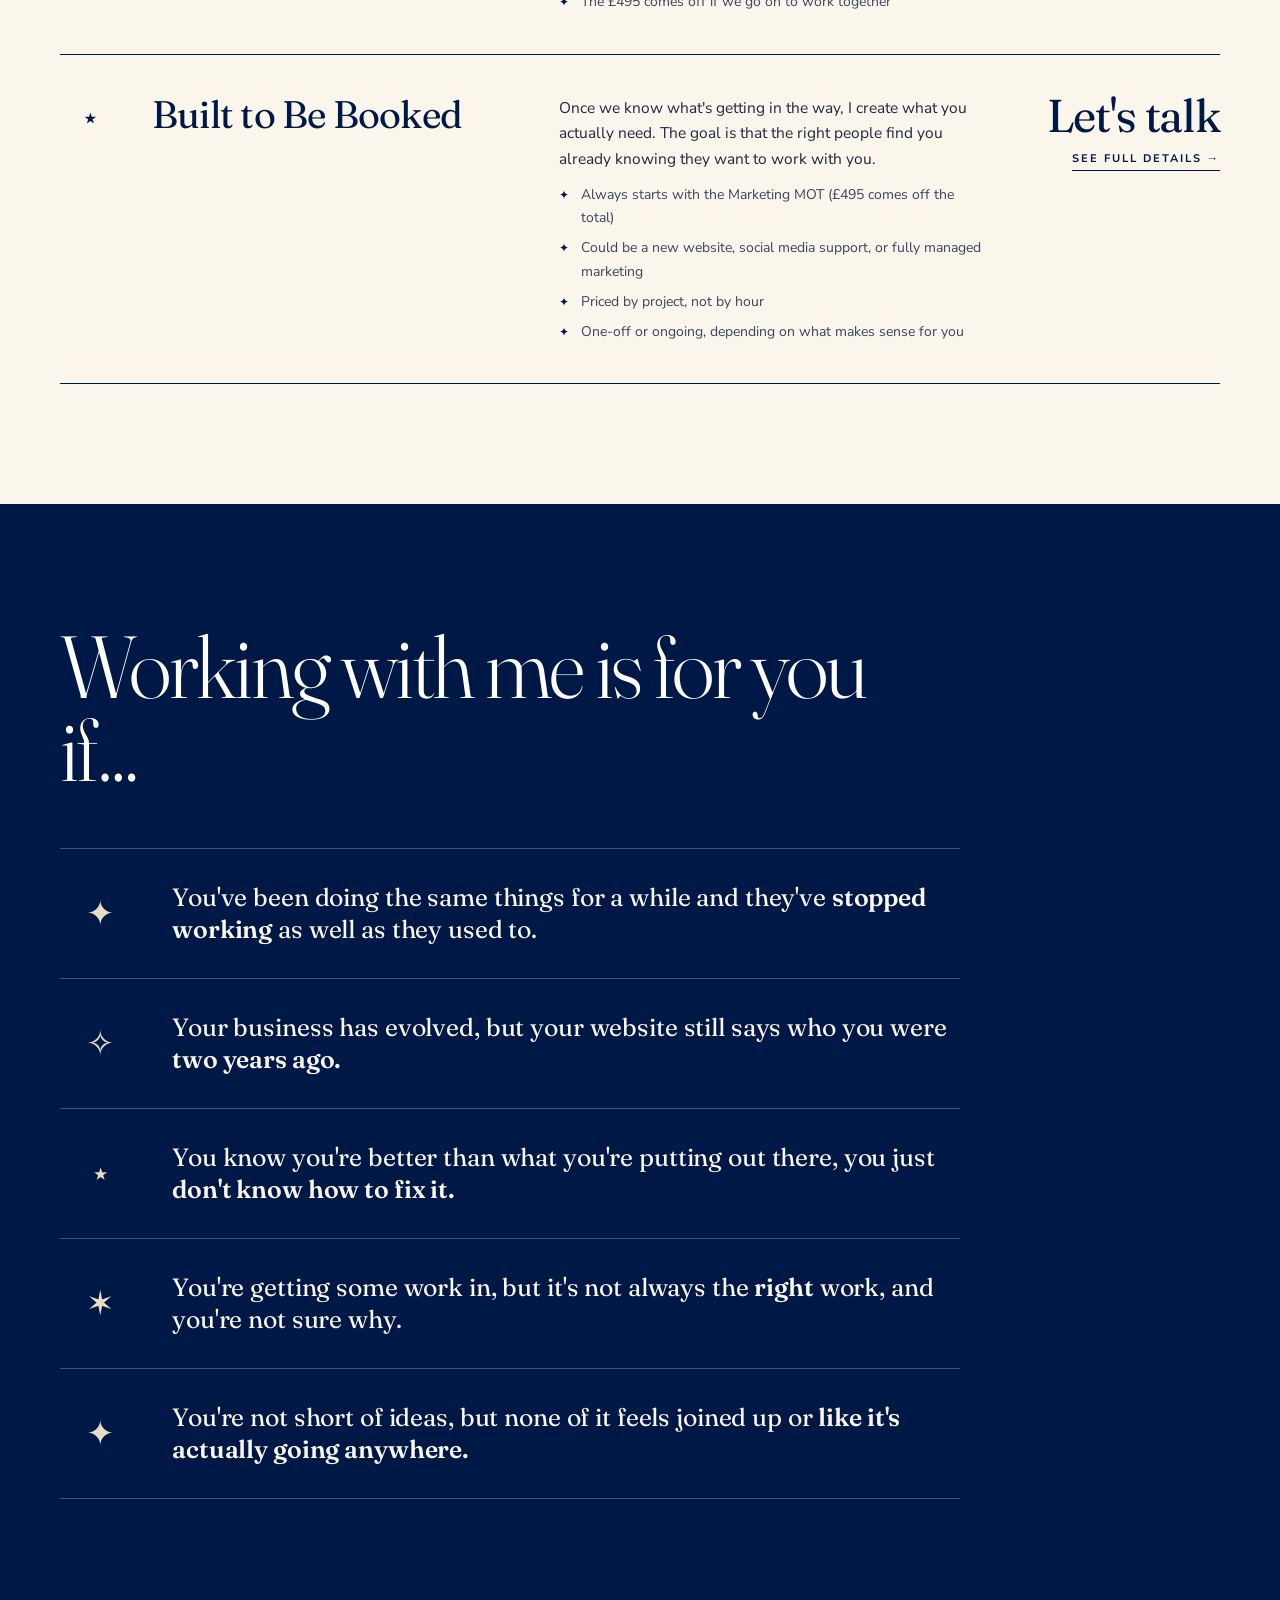
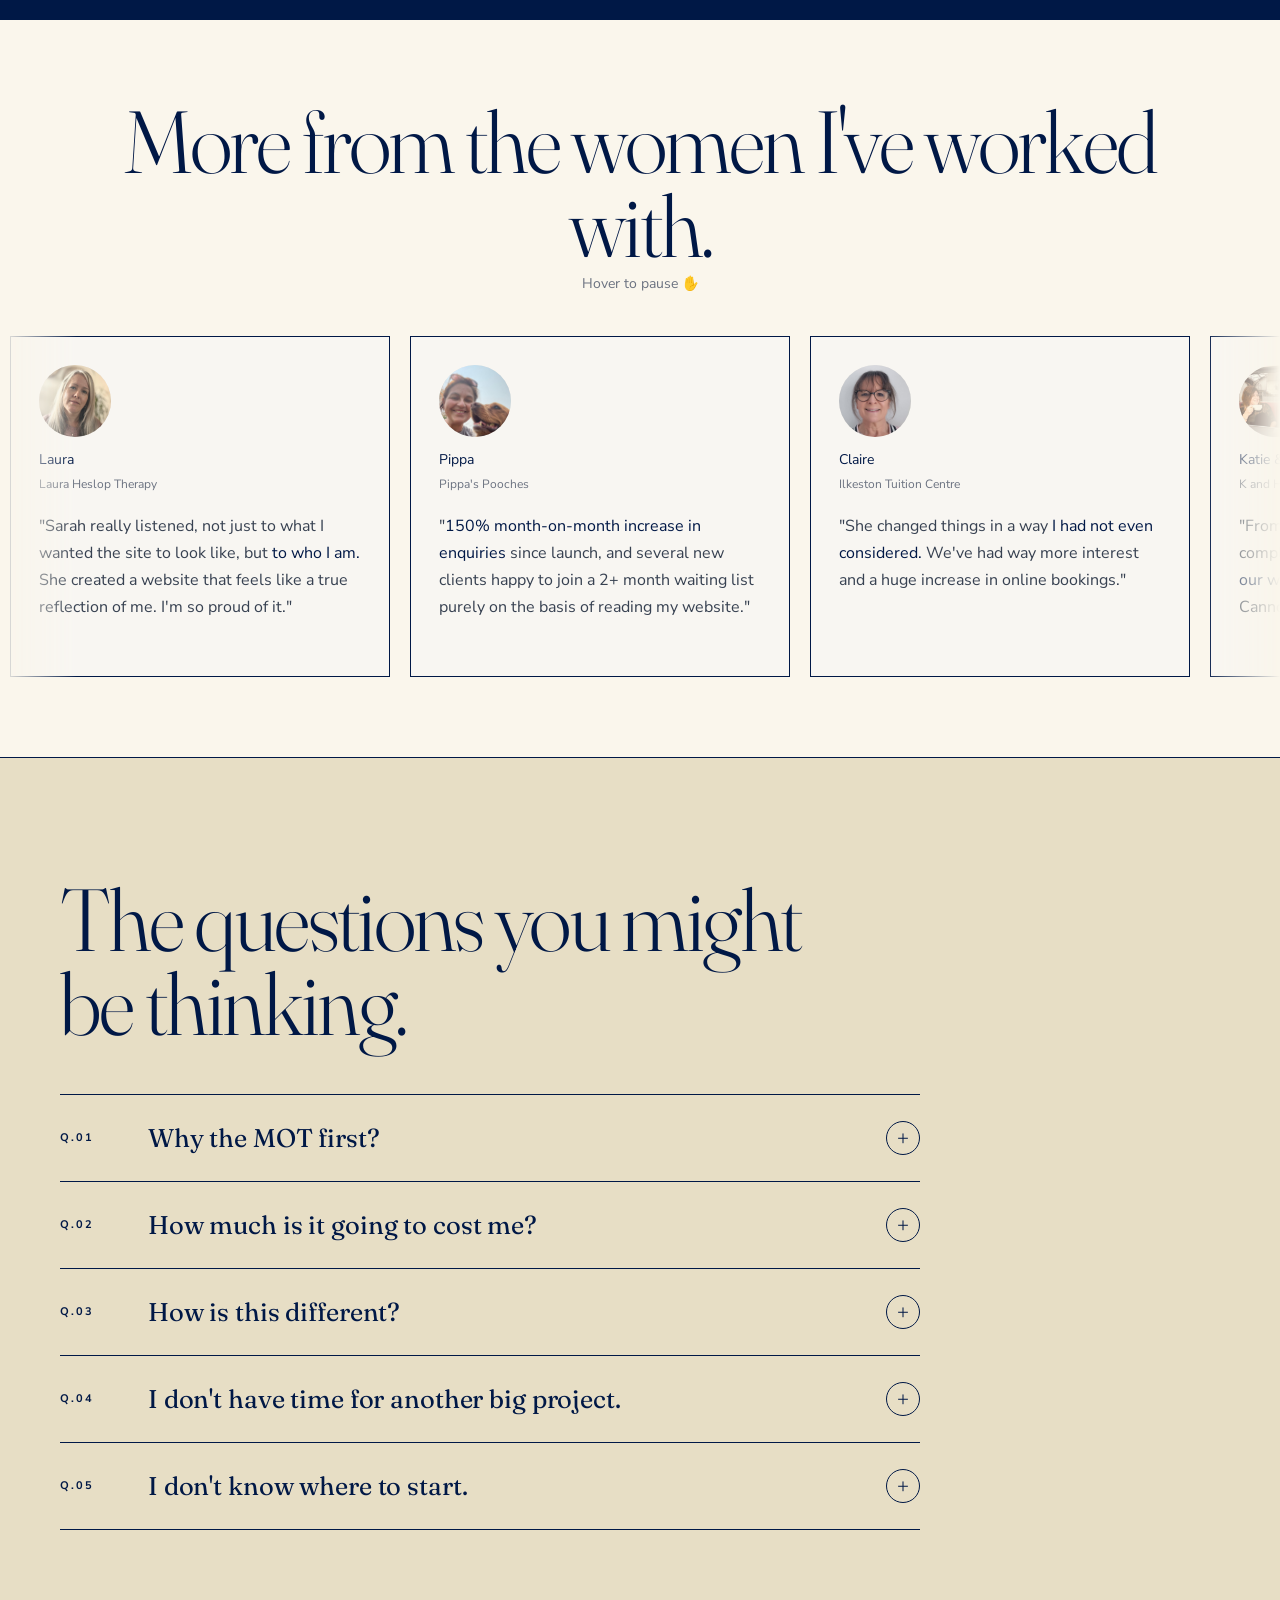
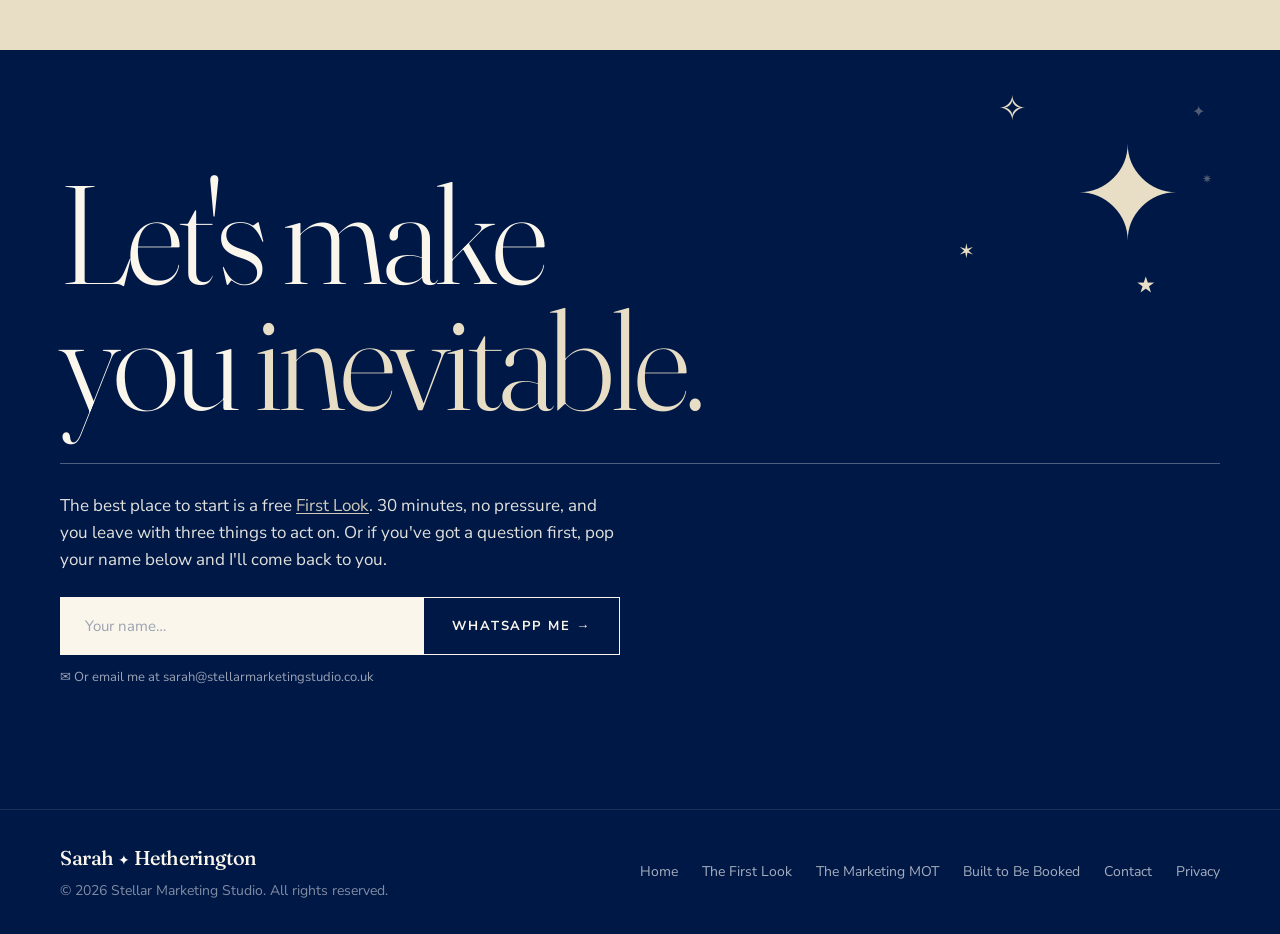
==== commit f921d0a5: "Add files via upload" ====
--- a/index.html
+++ b/index.html
@@ -529,7 +529,7 @@
     <span>Strategy / Story / Soul</span>
   </div>
   <span class="ast-accent">✦</span>
-  <h1>Marketing that makes you the obvious choice.</h1>
+  <h1>Marketing that makes them think &ldquo;I have to work with her.&rdquo;</h1>
   <p class="hero-lede">Built around who you are and who you want to work with.</p>
   <div class="hero-cta-row"><a href="first-look.html" class="pill-cta">Book a free First Look <span class="arr">→</span></a></div>
 </section>
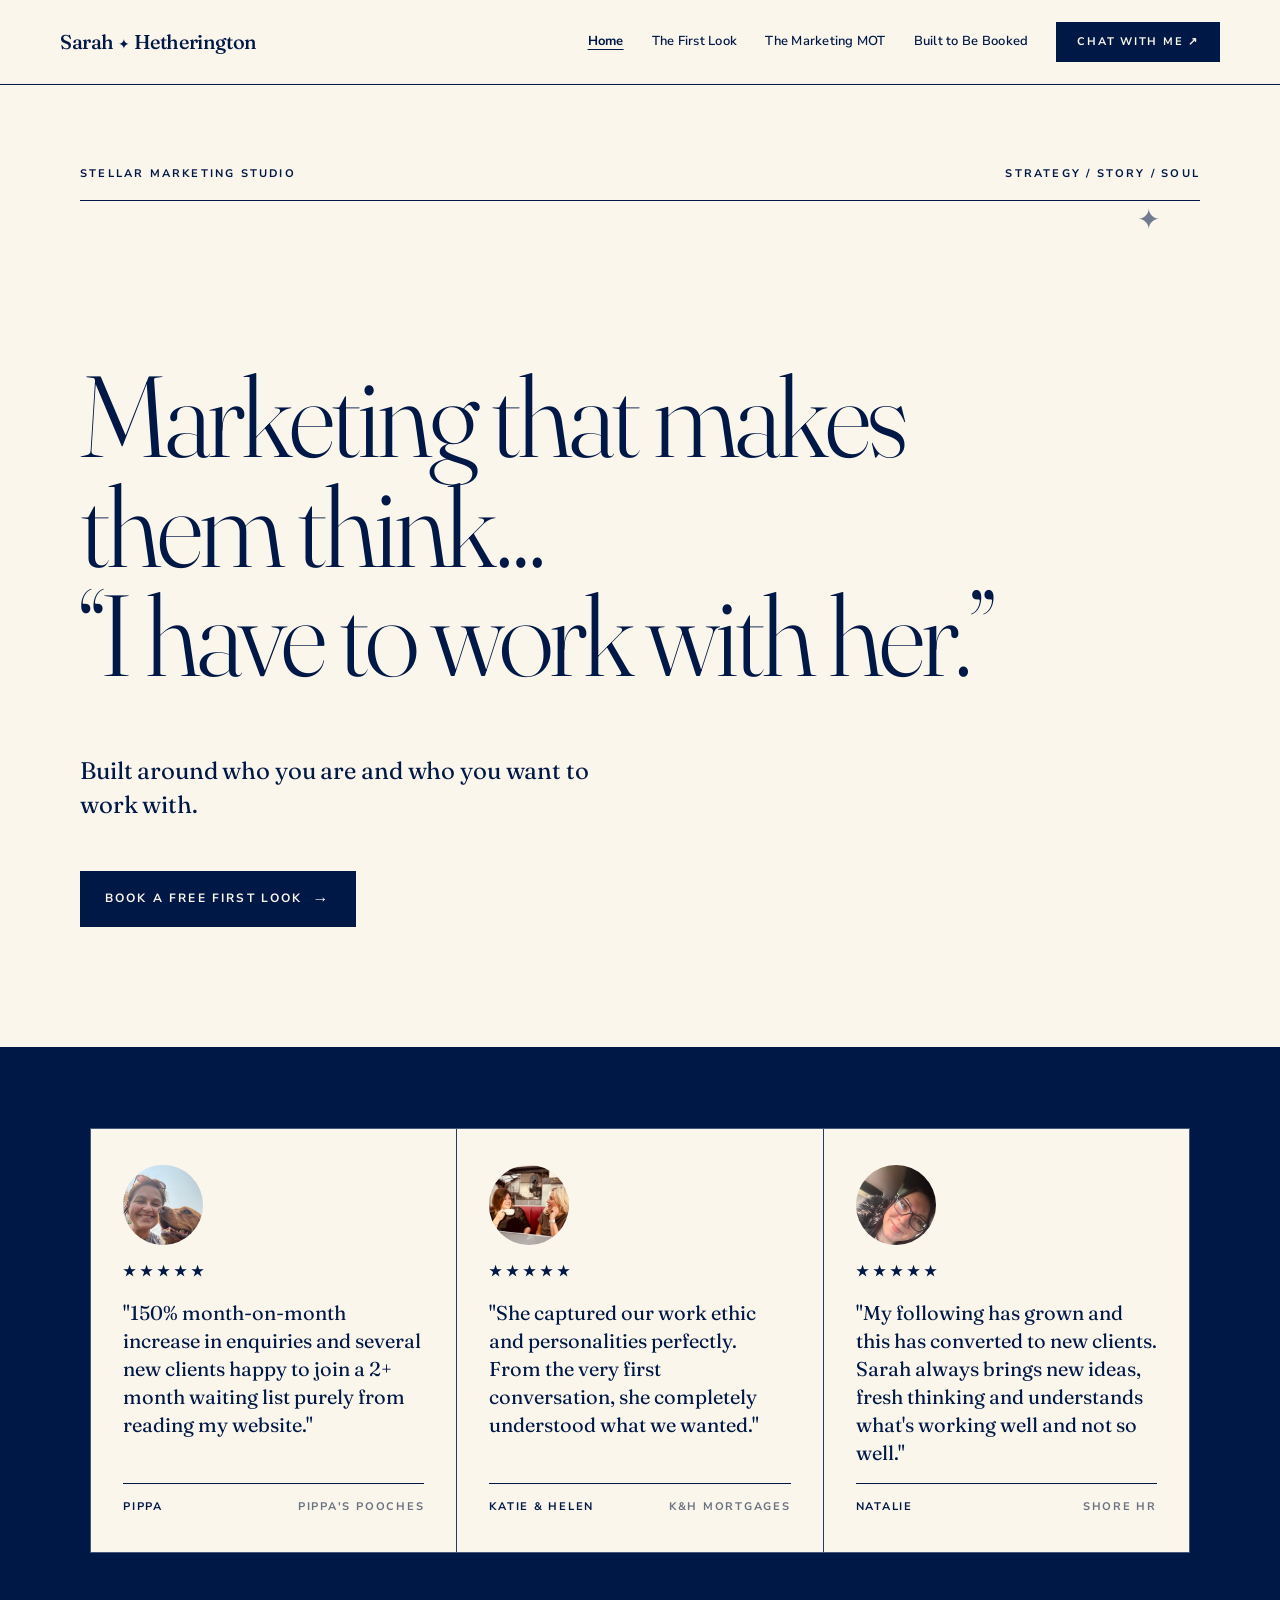
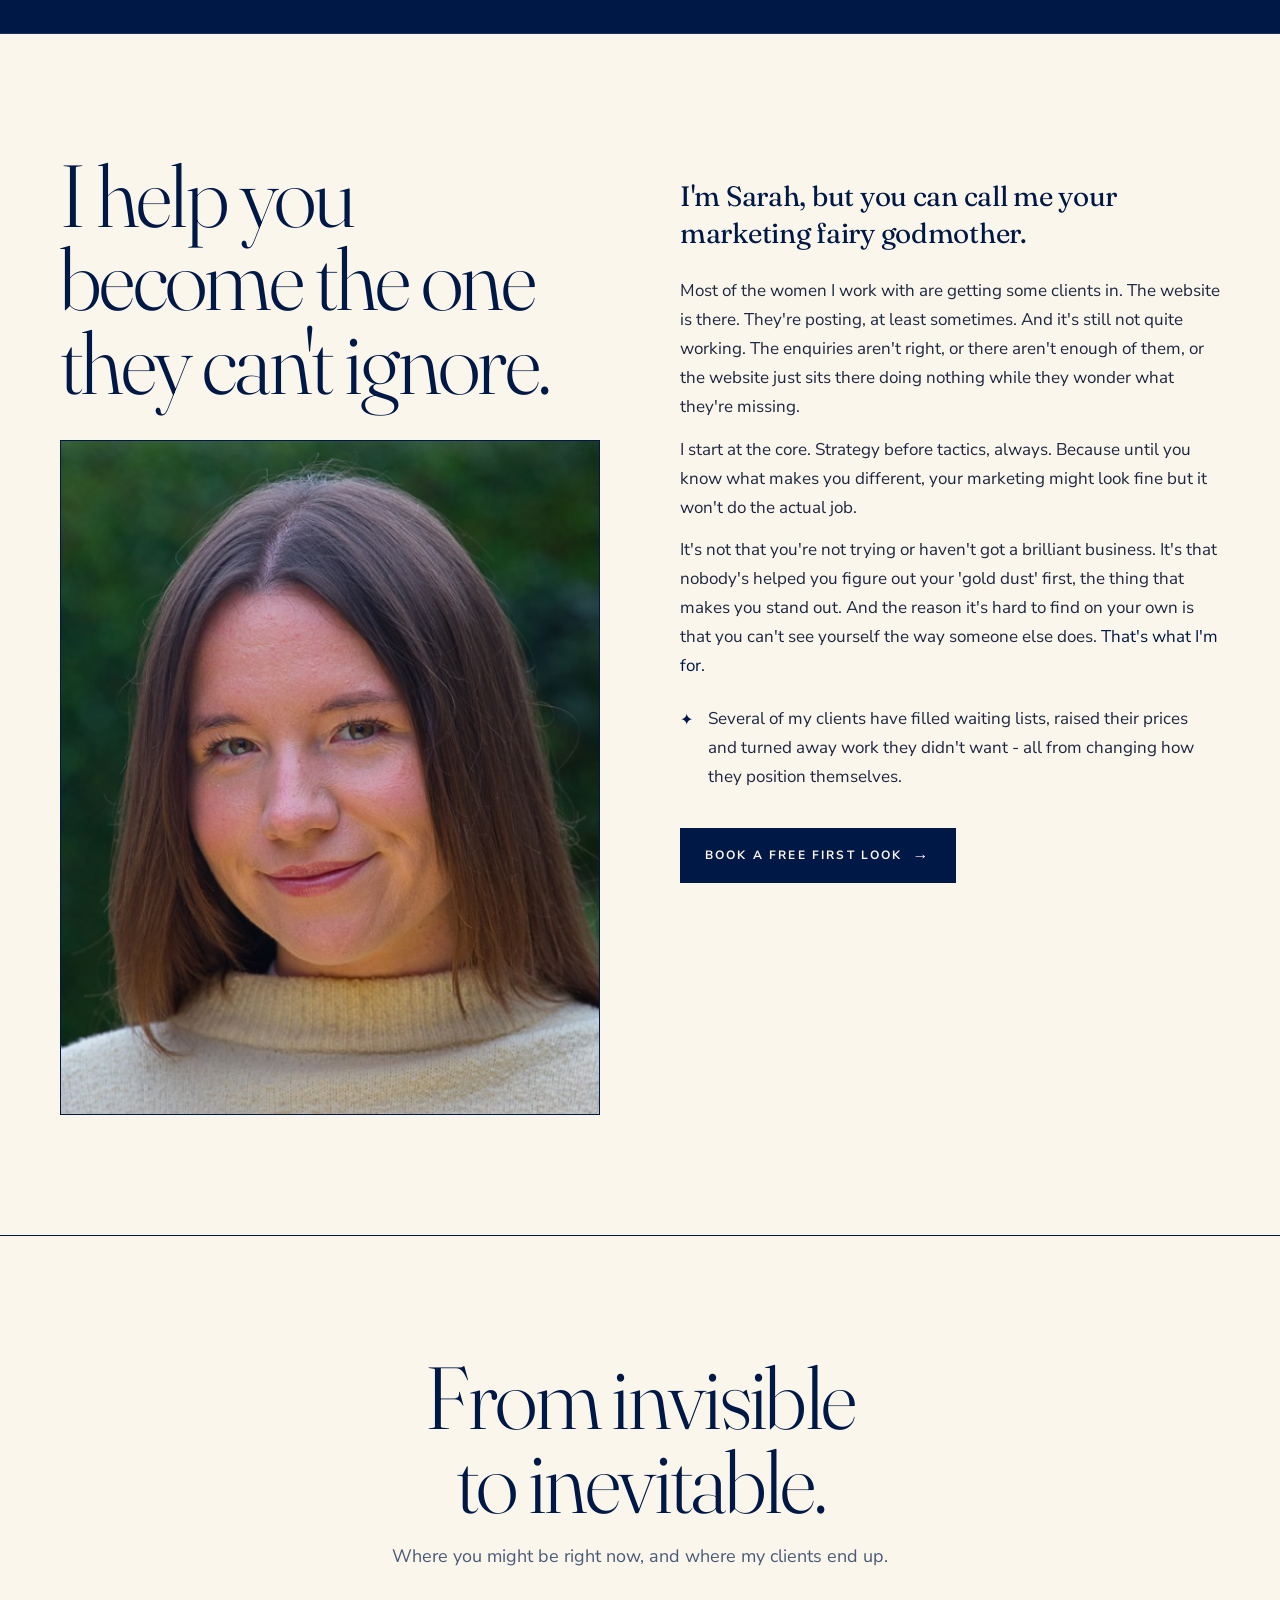
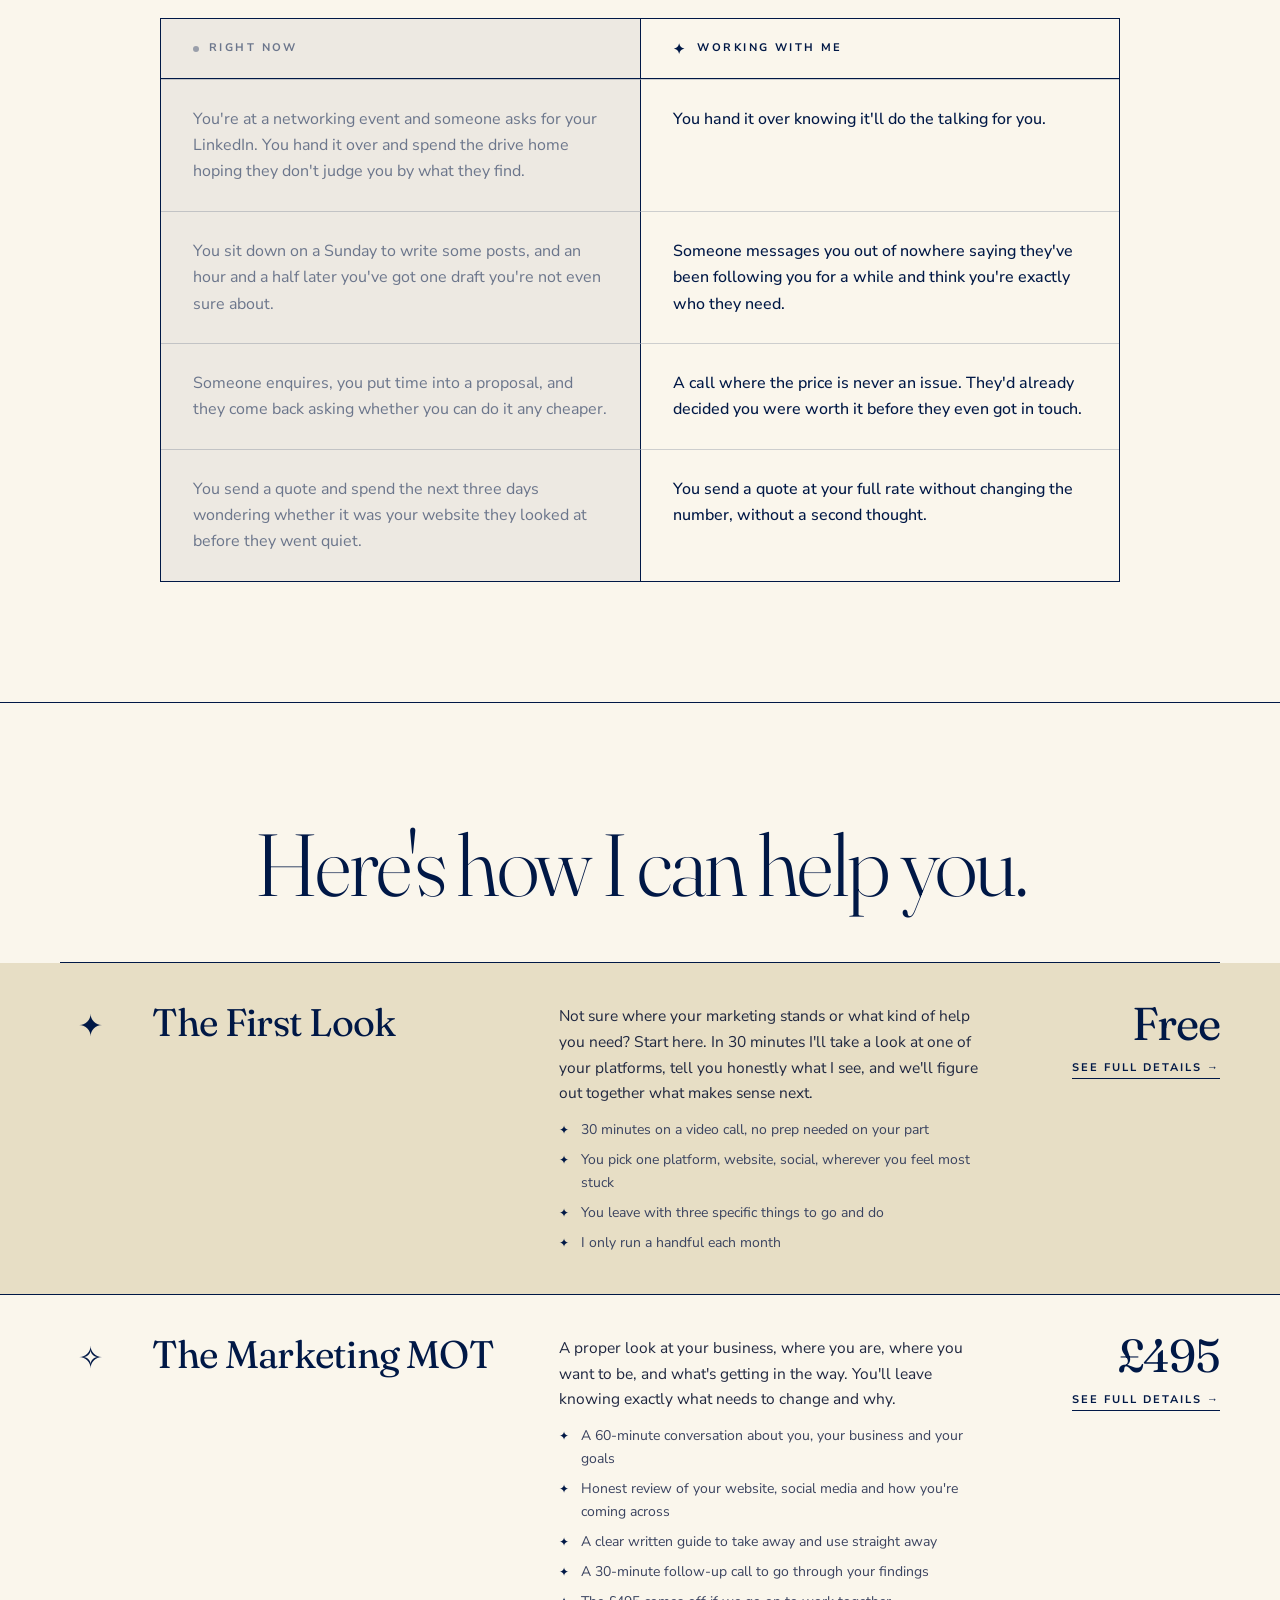
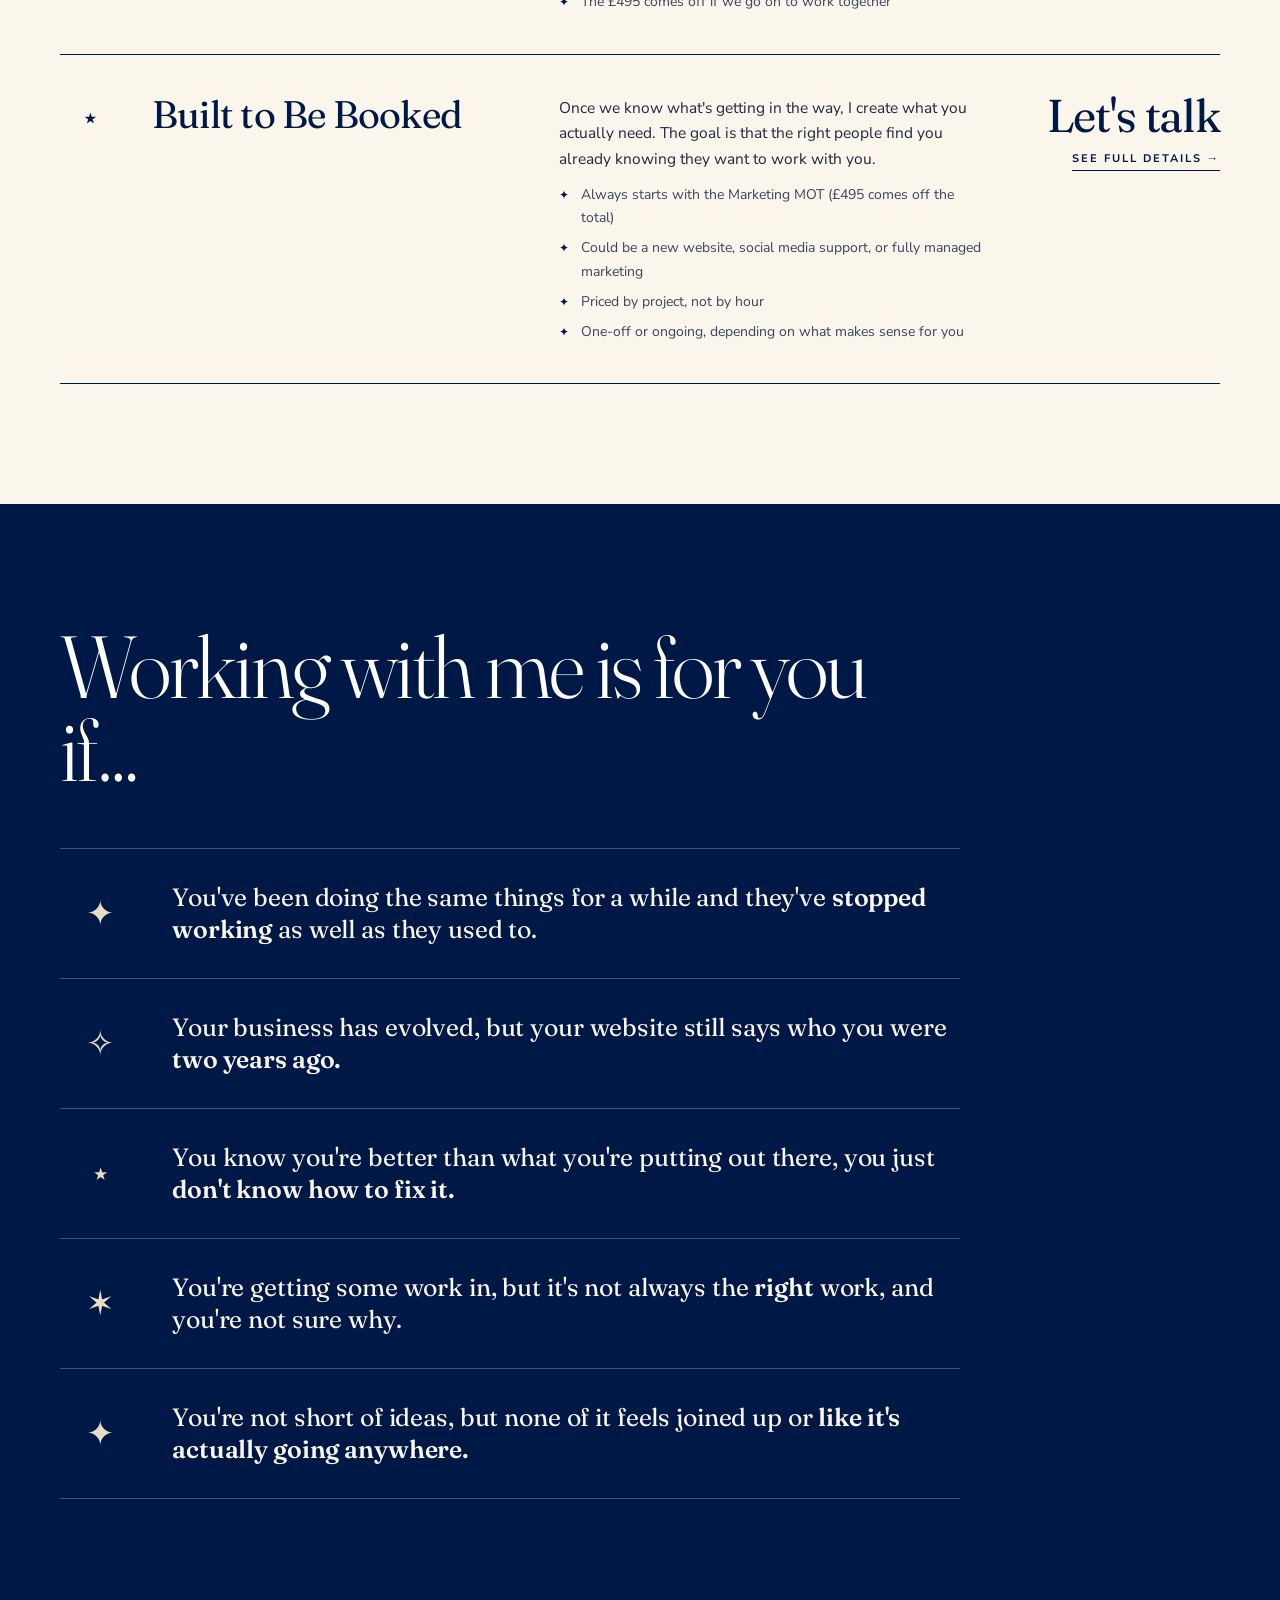
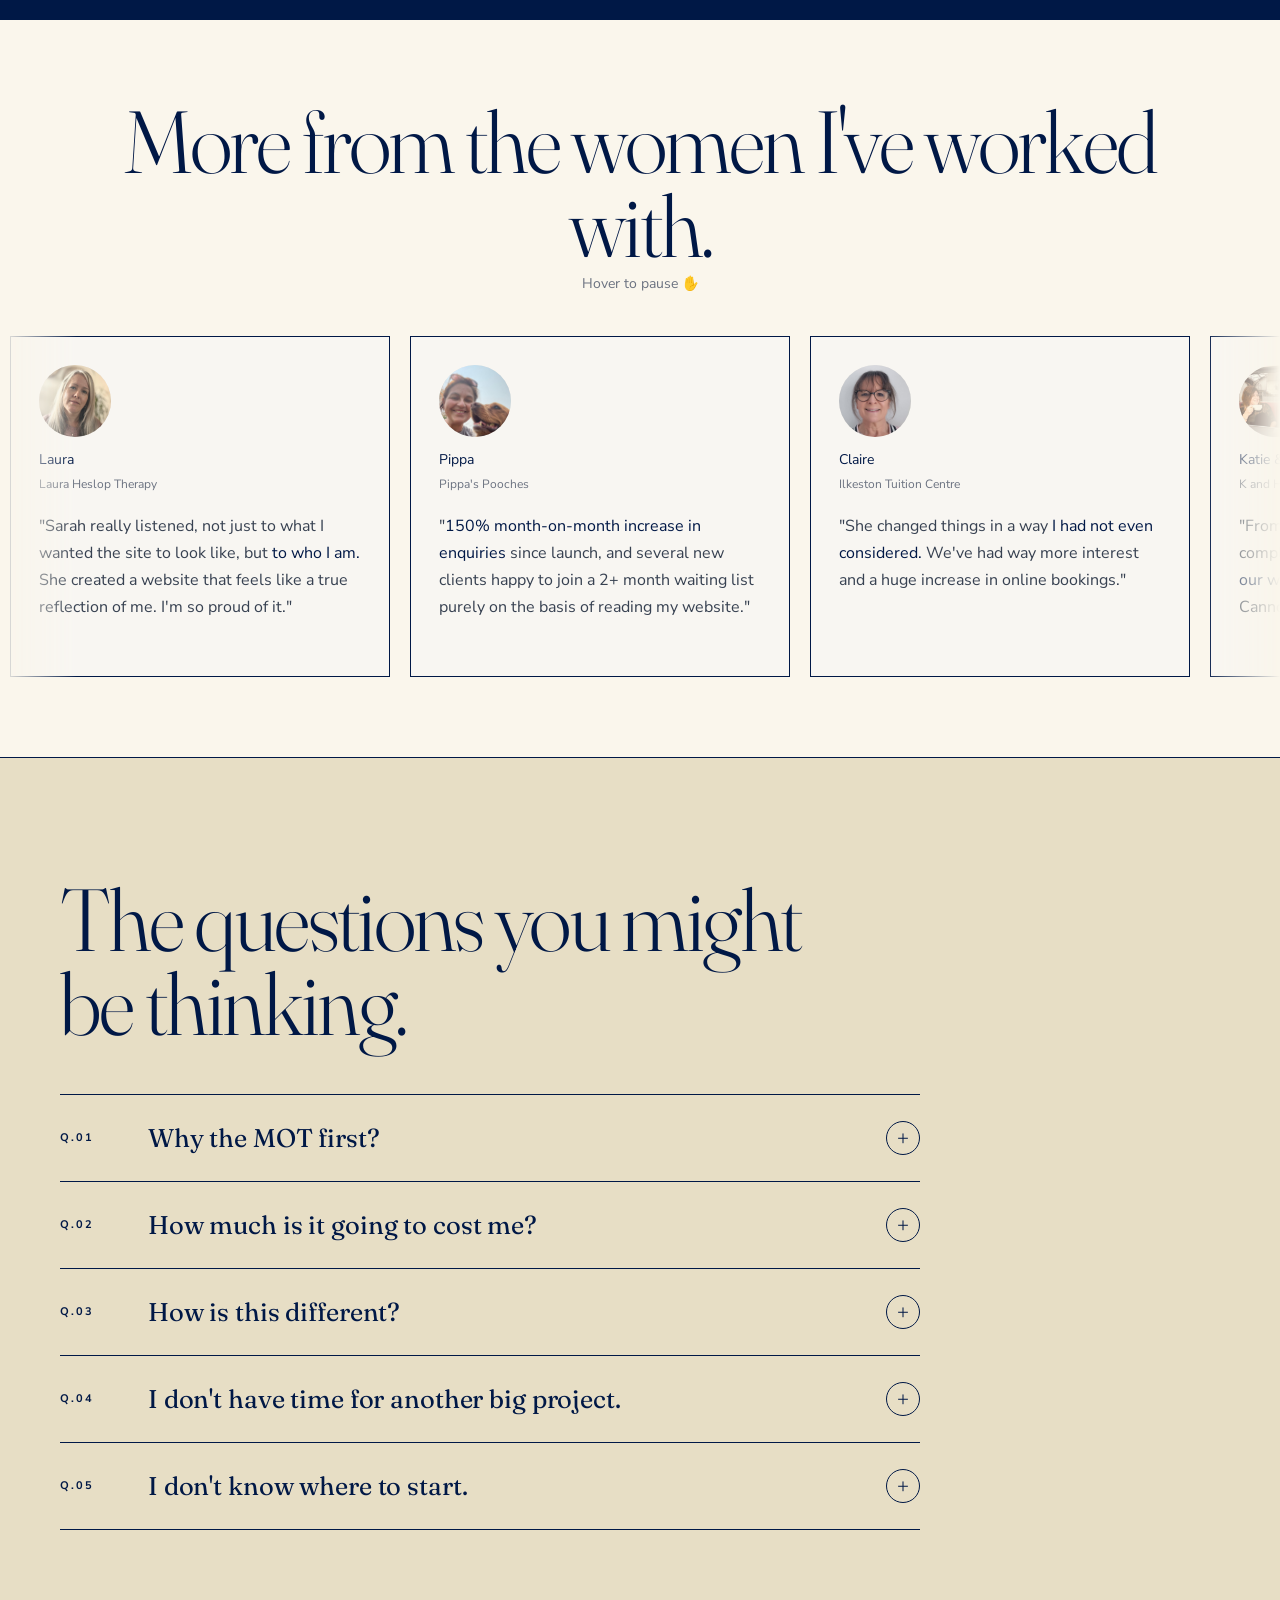
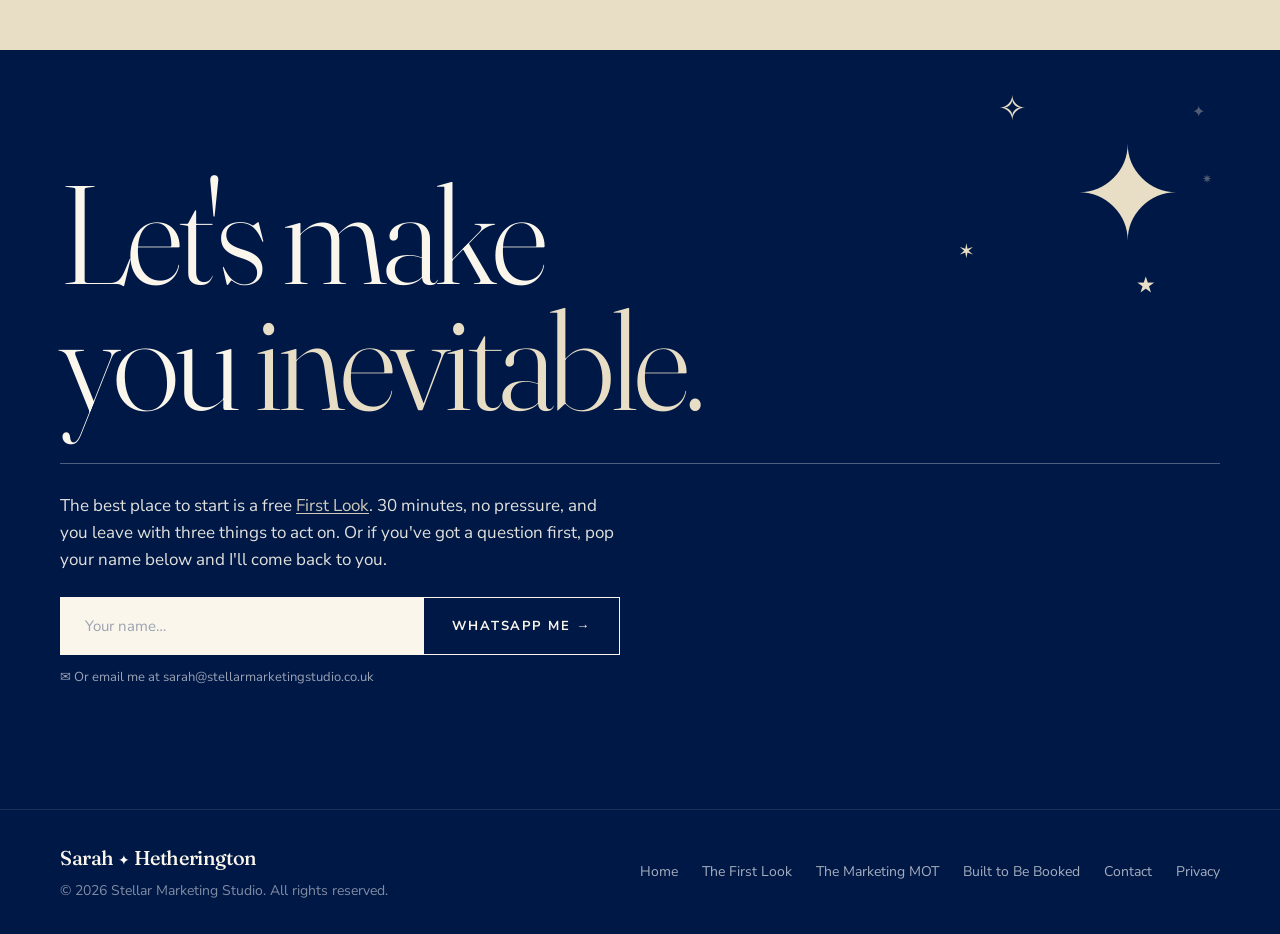
==== commit 115a77ea: "Add files via upload" ====
--- a/index.html
+++ b/index.html
@@ -529,7 +529,7 @@
     <span>Strategy / Story / Soul</span>
   </div>
   <span class="ast-accent">✦</span>
-  <h1>Marketing that makes them think &ldquo;I have to work with her.&rdquo;</h1>
+  <h1>Marketing that makes them think&hellip;<br>&ldquo;I have to work with her.&rdquo;</h1>
   <p class="hero-lede">Built around who you are and who you want to work with.</p>
   <div class="hero-cta-row"><a href="first-look.html" class="pill-cta">Book a free First Look <span class="arr">→</span></a></div>
 </section>
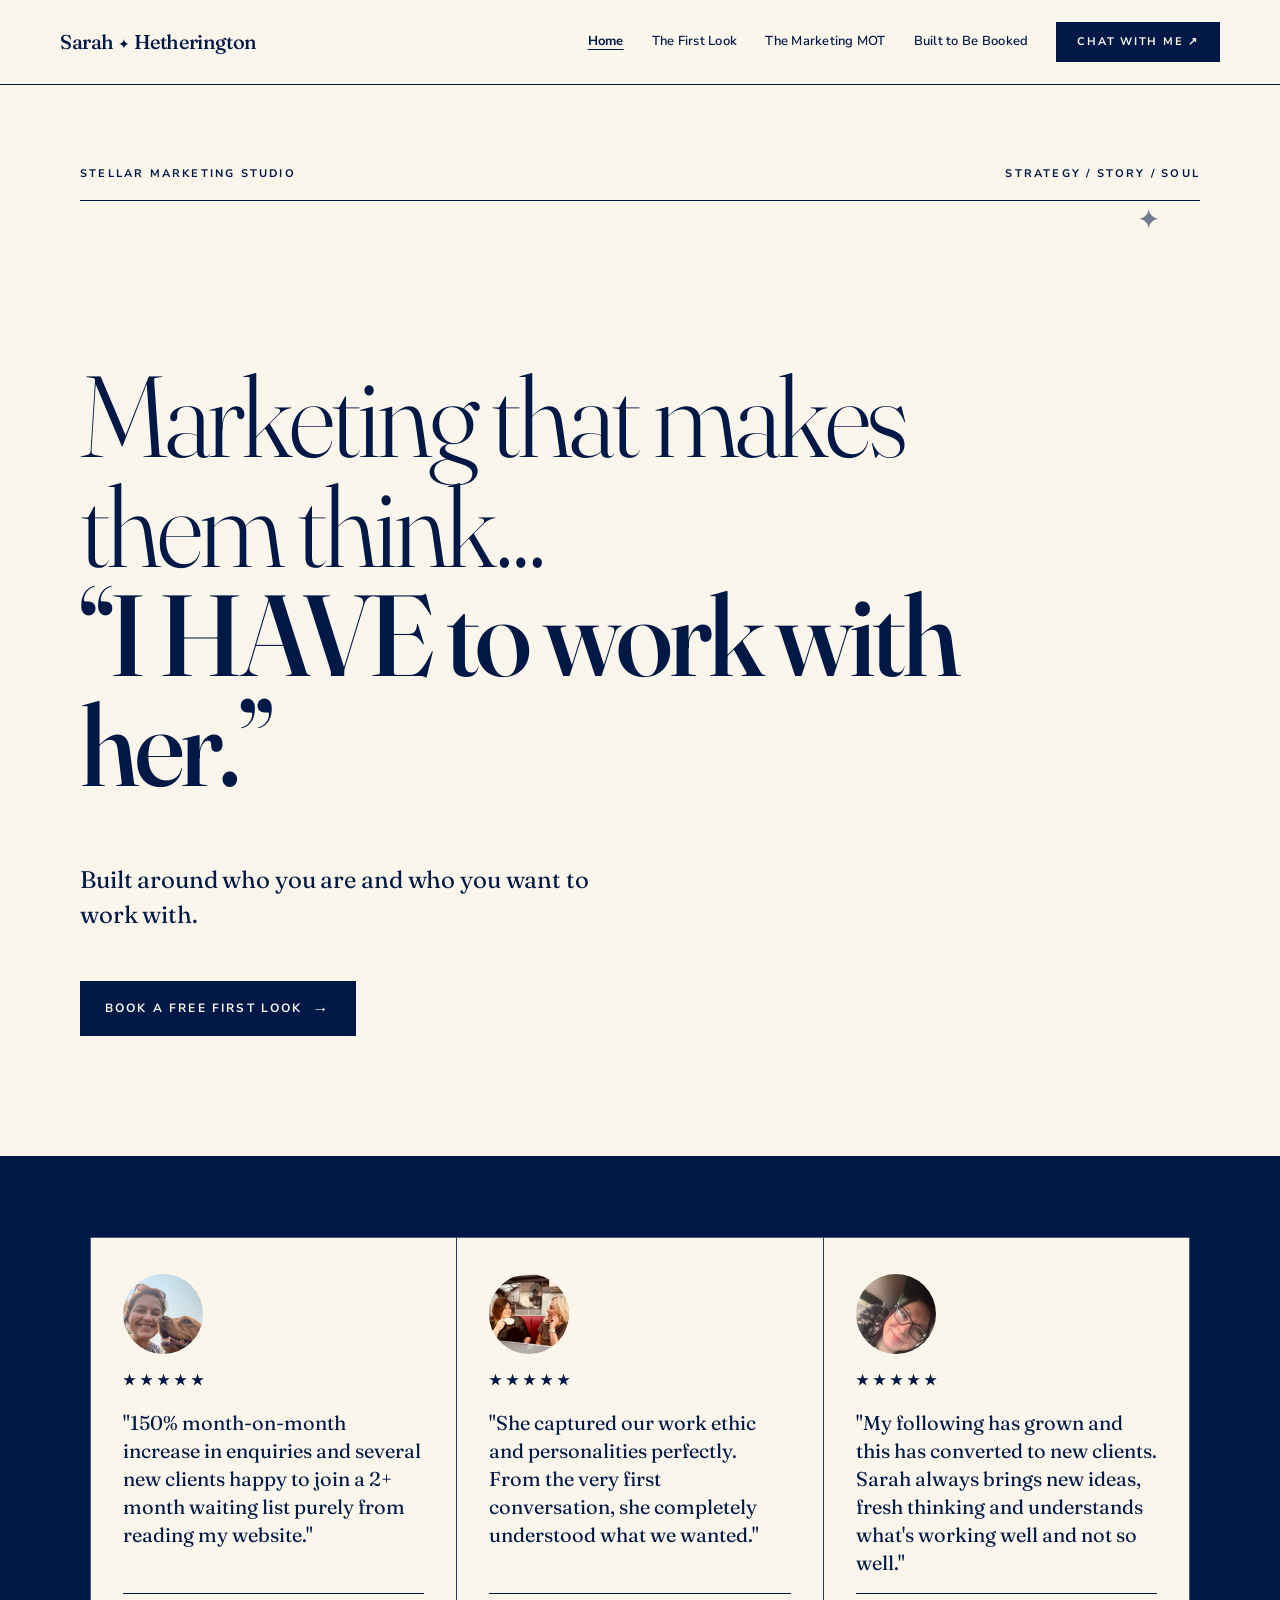
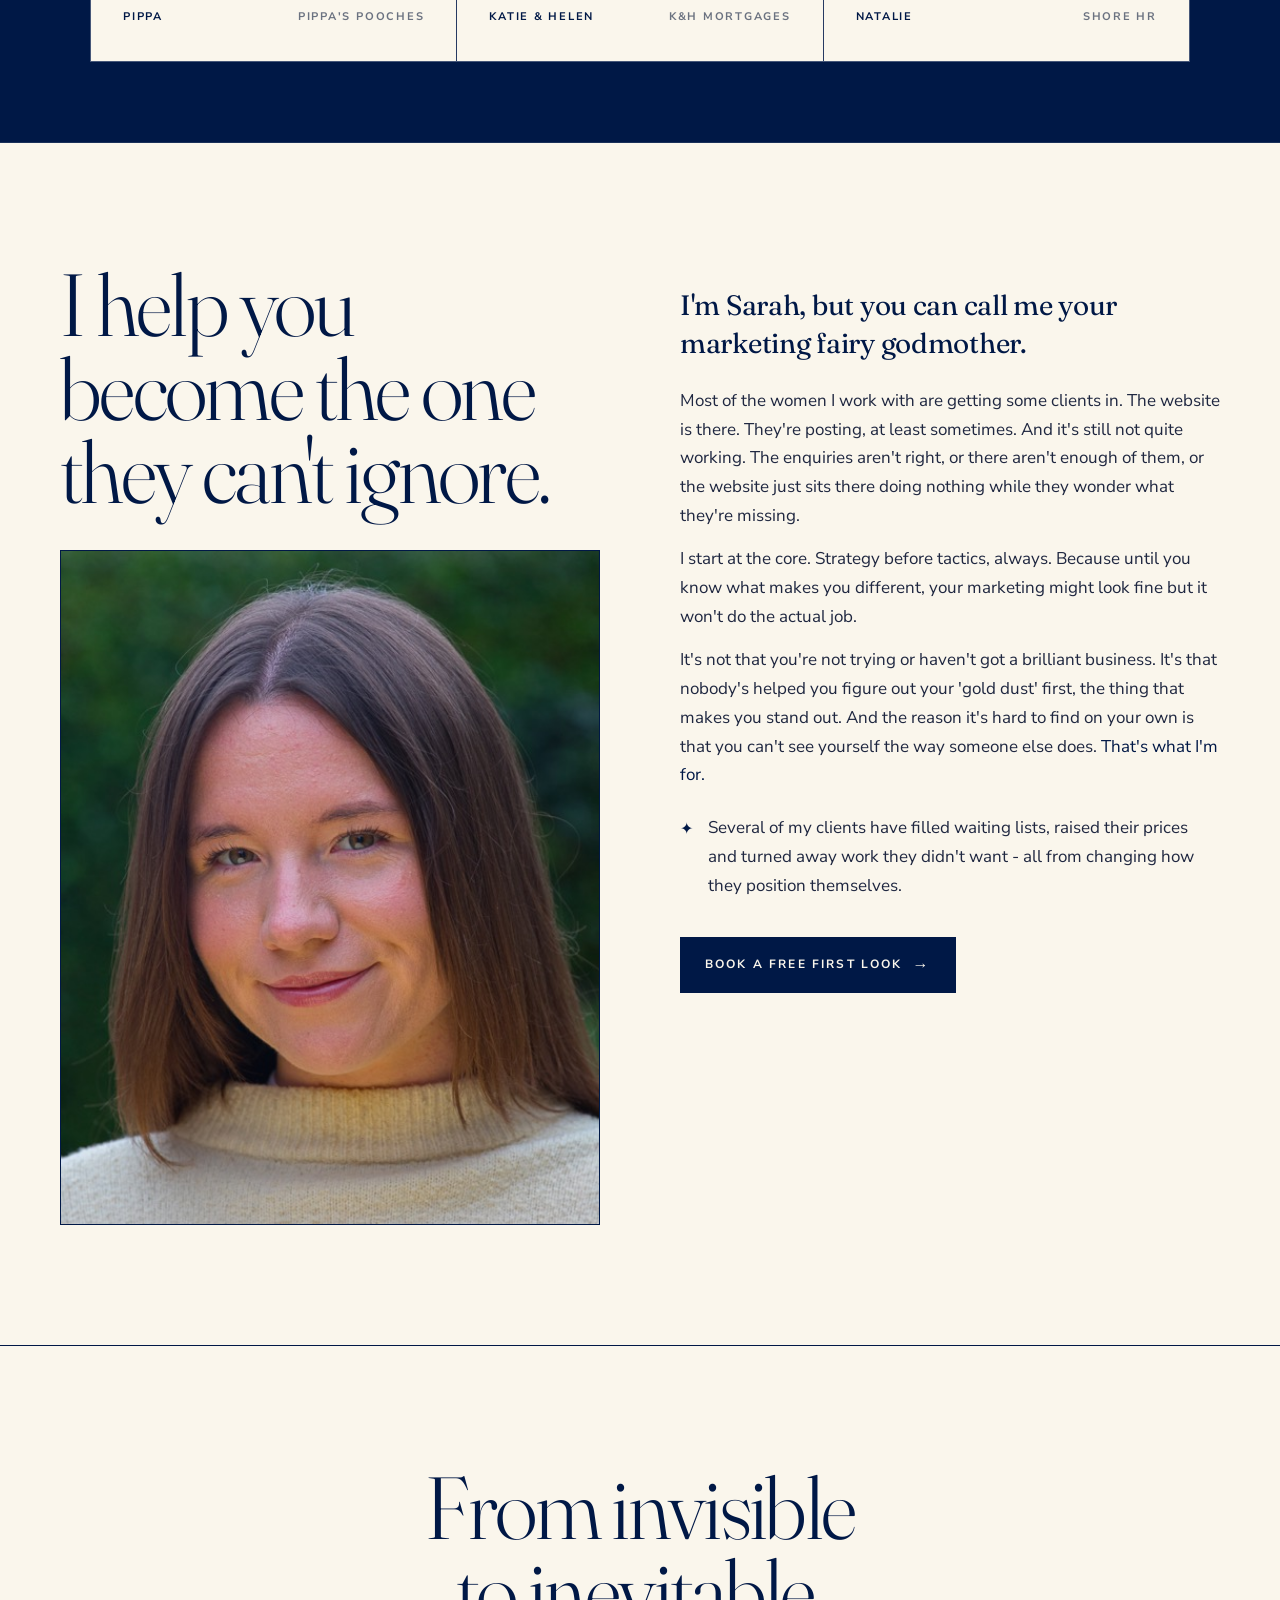
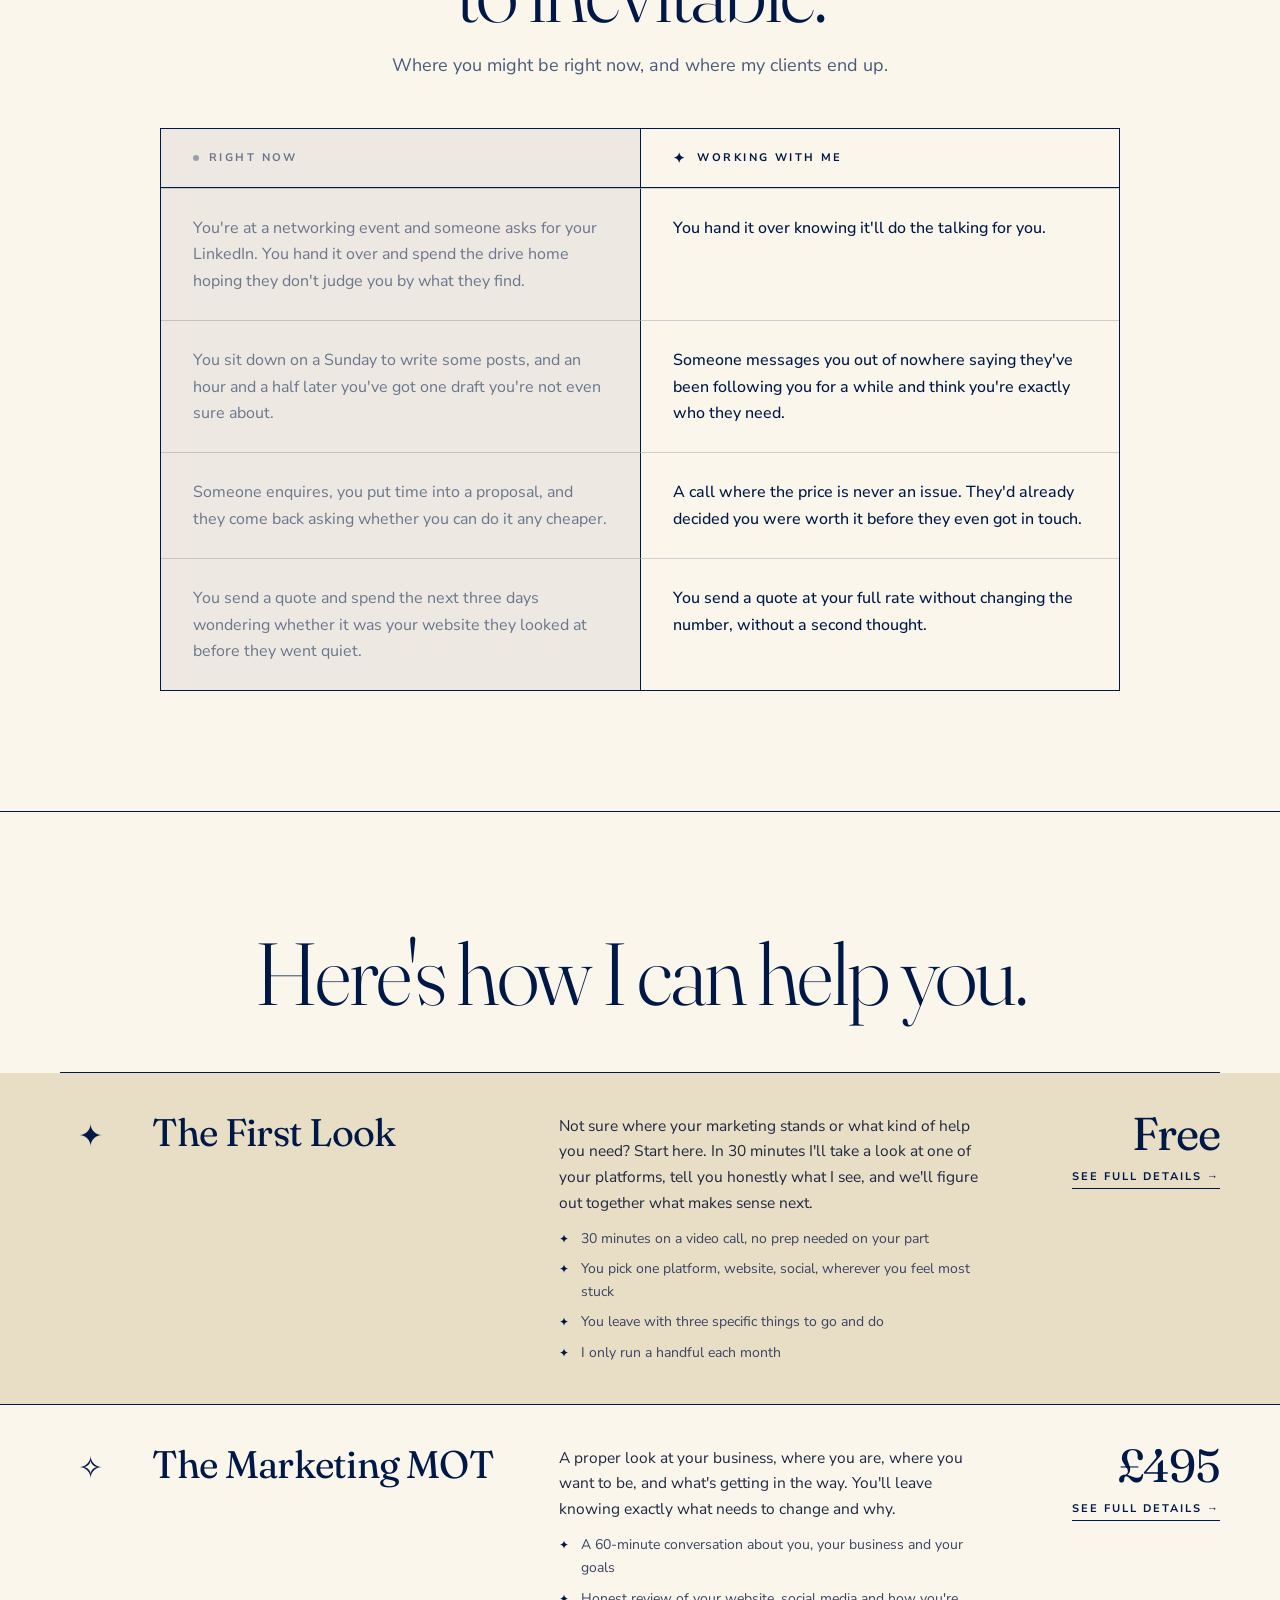
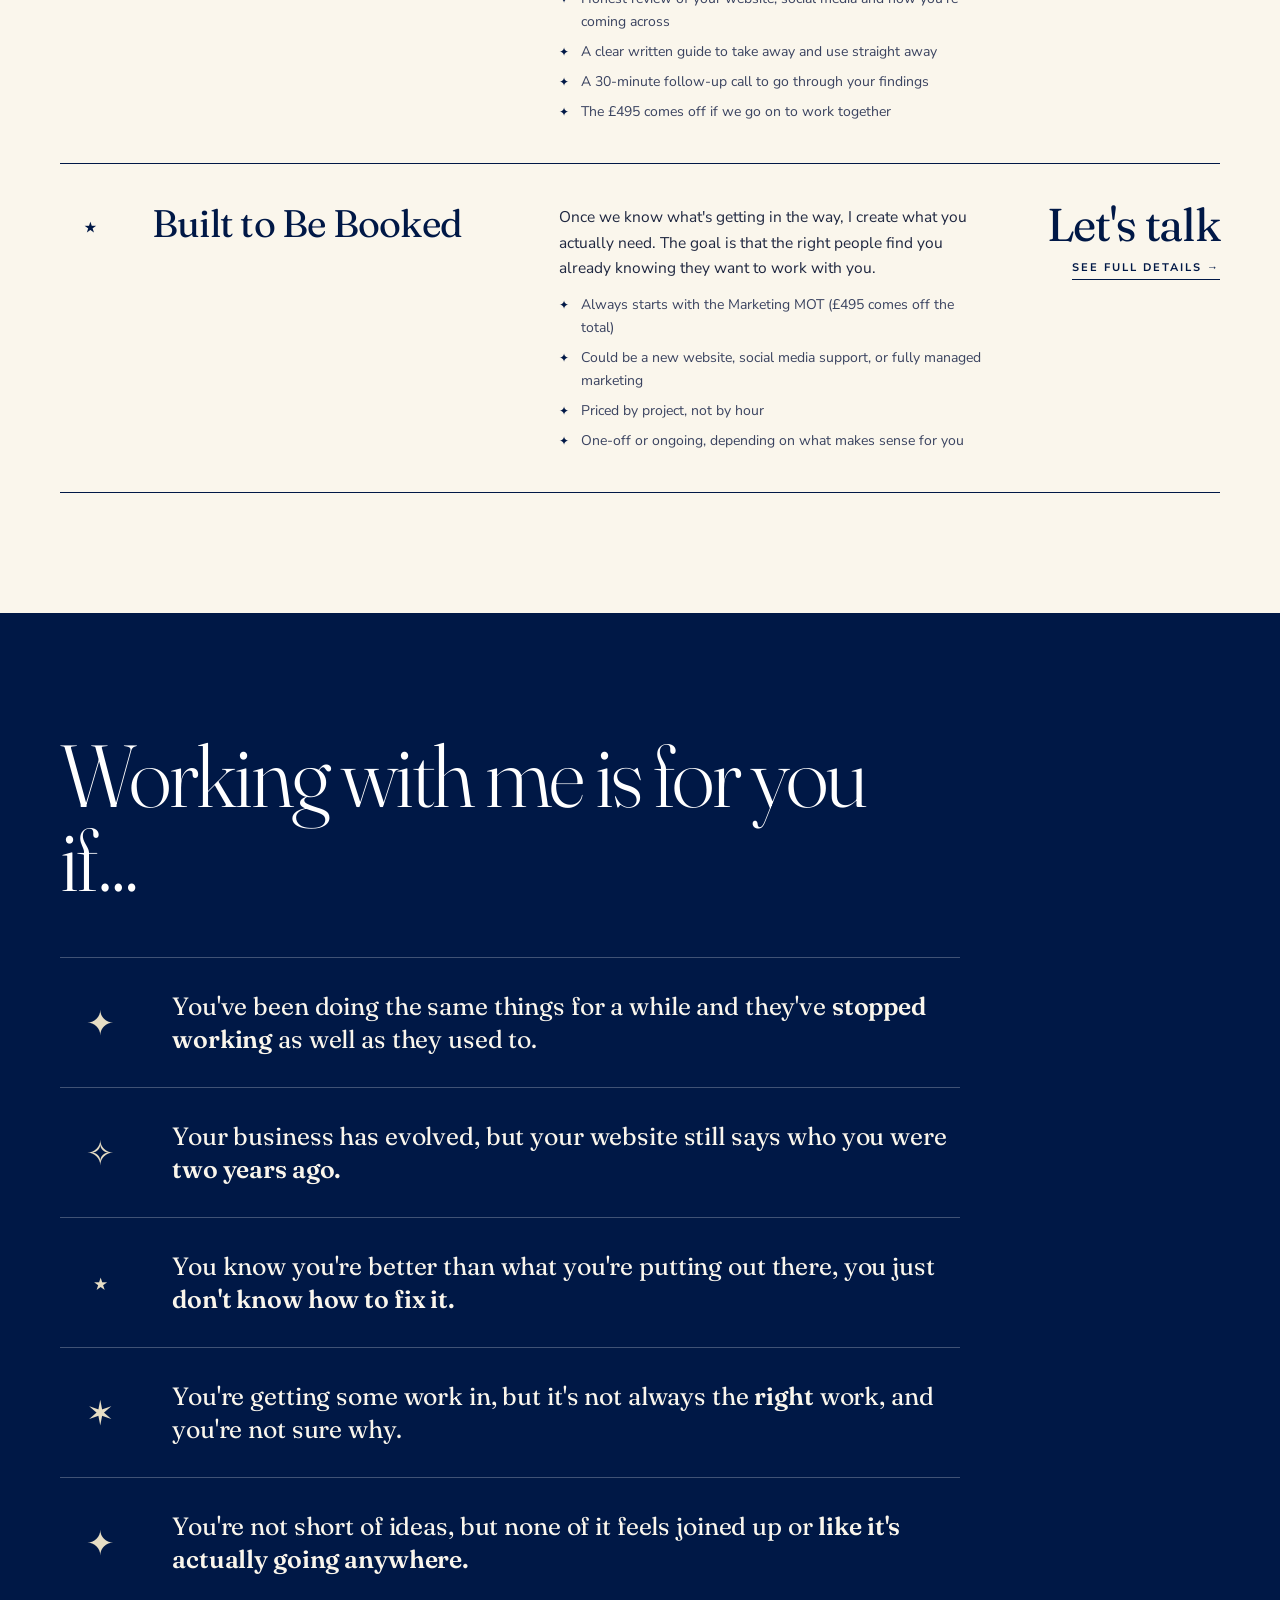
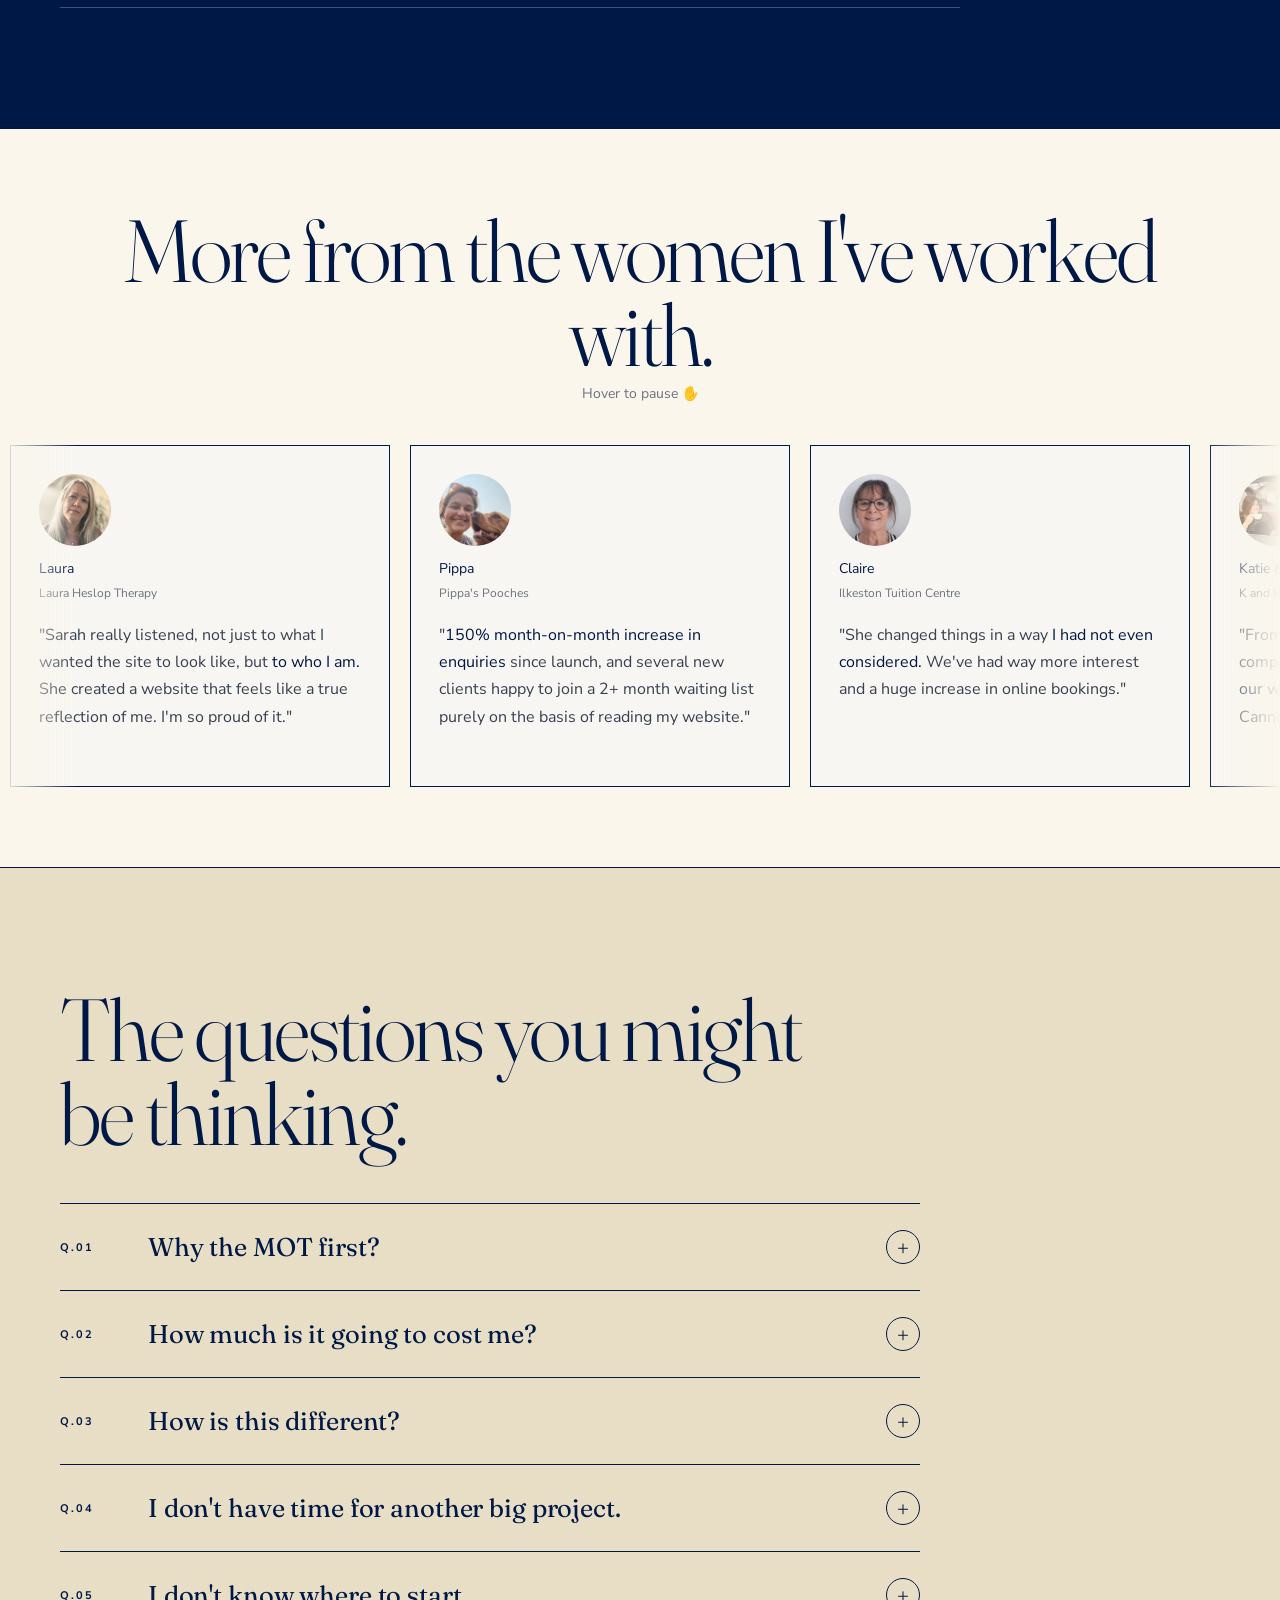
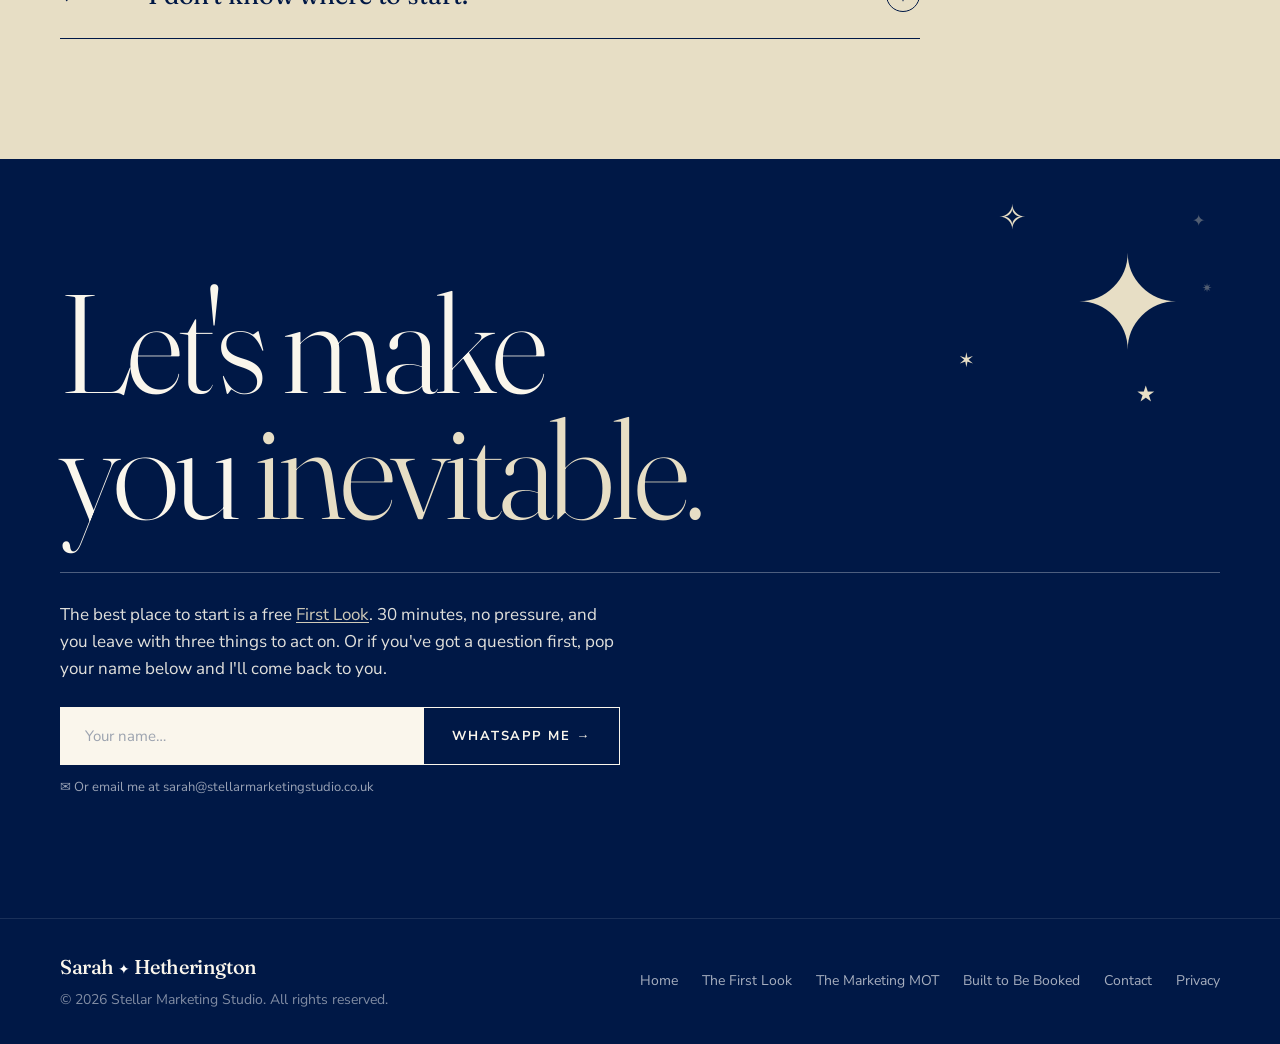
==== commit c3f619df: "Add files via upload" ====
--- a/index.html
+++ b/index.html
@@ -97,6 +97,7 @@
   .hero { background: var(--cream); color: var(--navy); position: relative; overflow: hidden; border-bottom: 1px solid var(--navy); padding: 80px 80px 120px; }
   .hero-meta { display: flex; justify-content: space-between; align-items: center; padding-bottom: 18px; border-bottom: 1px solid var(--navy); font-size: 11px; letter-spacing: 0.2em; text-transform: uppercase; font-weight: 700; color: var(--navy); margin-bottom: 160px; }
   .hero h1 { font-family: 'Fraunces', serif; font-weight: 300; font-size: clamp(56px, 9vw, 128px); line-height: 0.95; letter-spacing: -0.035em; color: var(--navy); margin: 0; max-width: 1000px; }
+  .hero h1 .hero-quote { font-weight: 500; }
   .hero-lede { font-family: 'Fraunces', serif; font-size: clamp(18px, 2.2vw, 24px); line-height: 1.45; font-weight: 400; color: var(--navy); max-width: 560px; margin-top: 64px; letter-spacing: -0.005em; }
   .hero-cta-row { margin-top: 48px; }
   .ast-accent { position: absolute; font-family: 'Fraunces', serif; font-weight: 300; line-height: 1; animation: twinkle 4s ease-in-out infinite; pointer-events: none; top: 120px; right: 120px; font-size: 28px; color: var(--navy); opacity: 0.55; }
@@ -529,7 +530,7 @@
     <span>Strategy / Story / Soul</span>
   </div>
   <span class="ast-accent">✦</span>
-  <h1>Marketing that makes them think&hellip;<br>&ldquo;I have to work with her.&rdquo;</h1>
+  <h1>Marketing that makes them think&hellip;<br><span class="hero-quote">&ldquo;I HAVE to work with her.&rdquo;</span></h1>
   <p class="hero-lede">Built around who you are and who you want to work with.</p>
   <div class="hero-cta-row"><a href="first-look.html" class="pill-cta">Book a free First Look <span class="arr">→</span></a></div>
 </section>
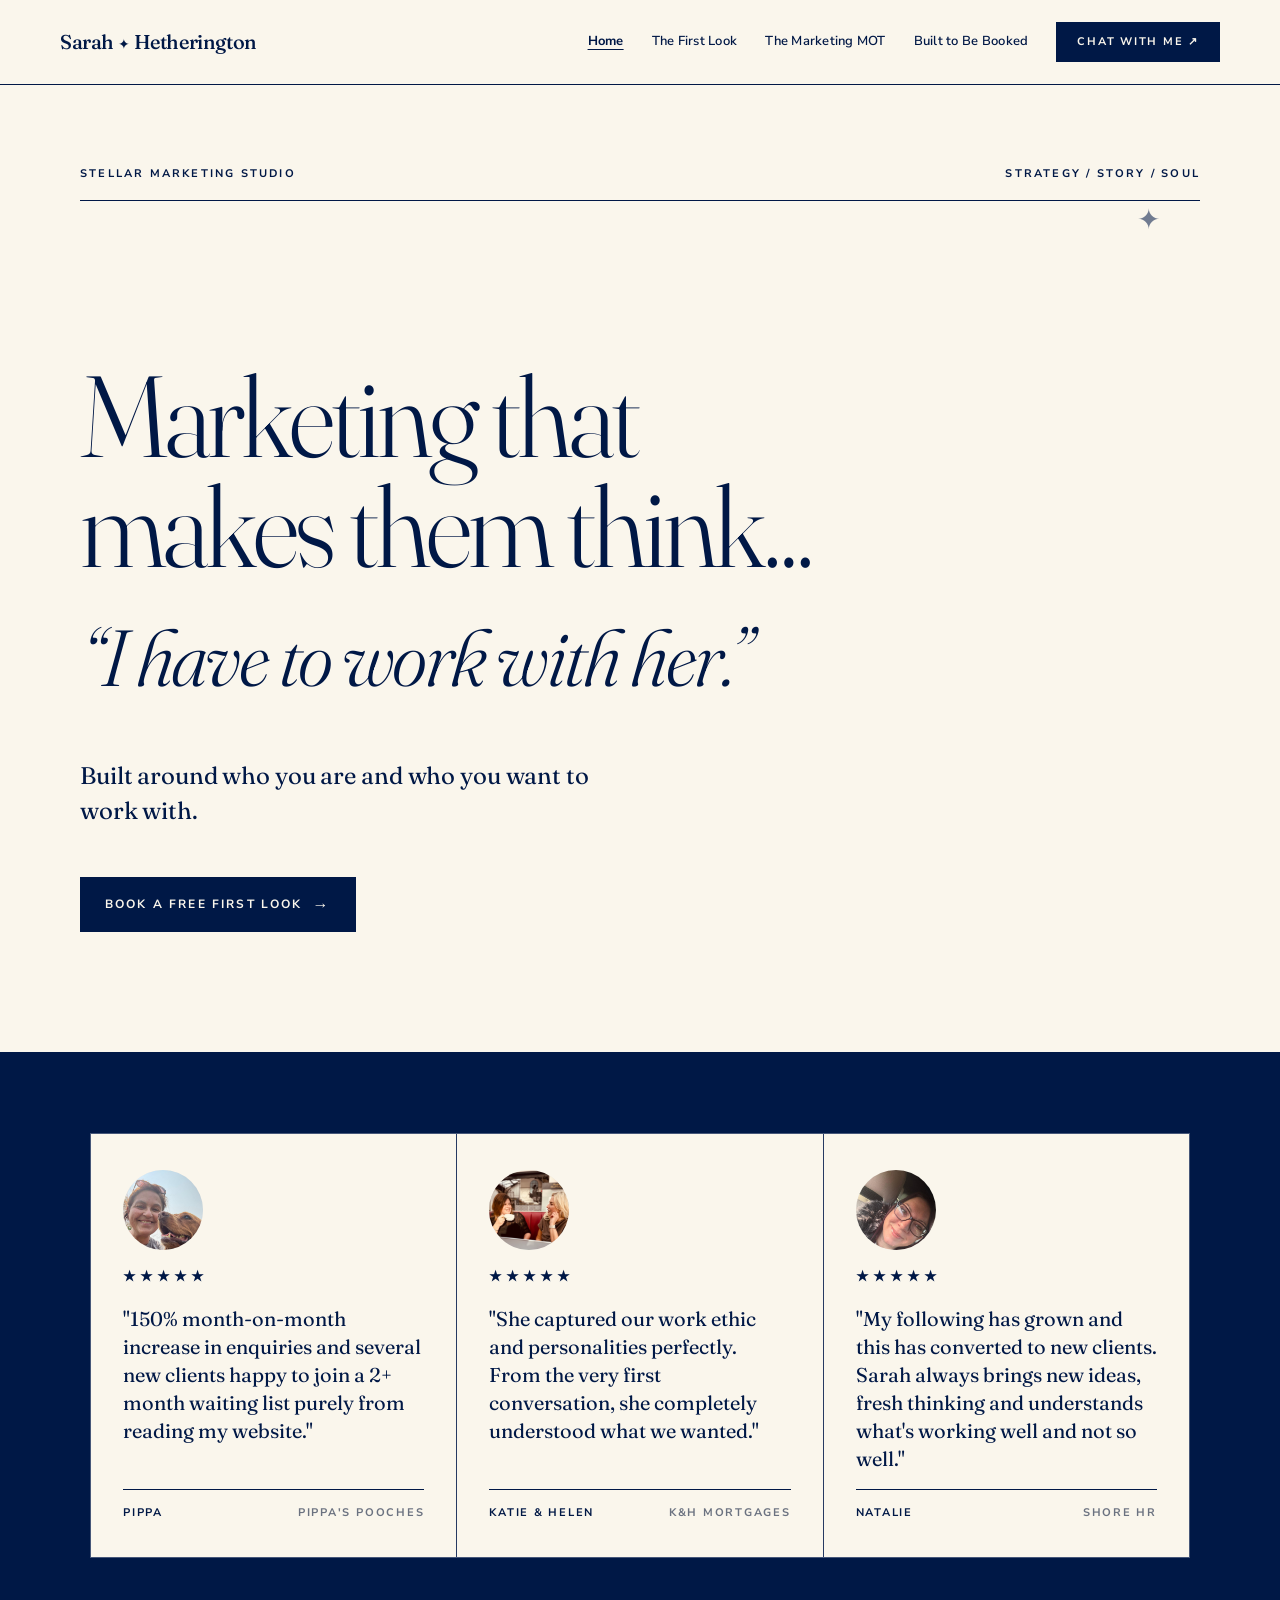
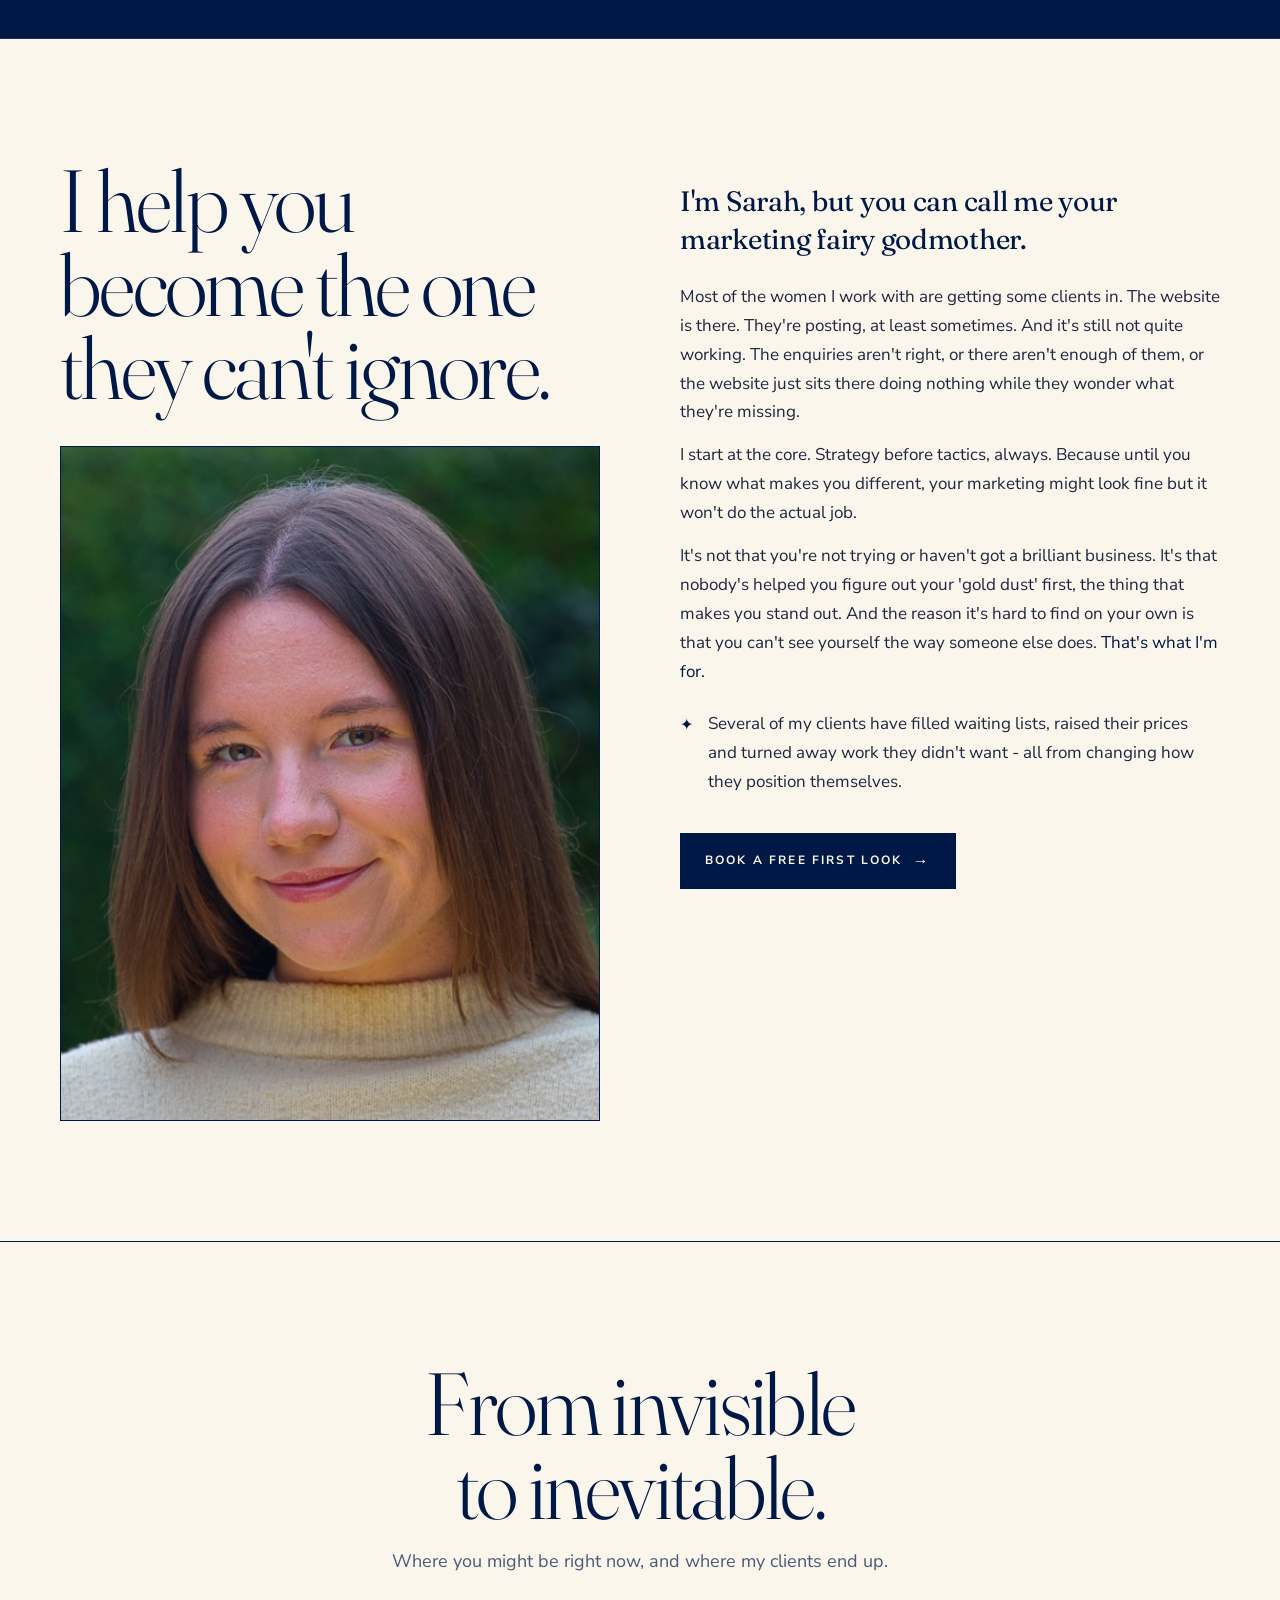
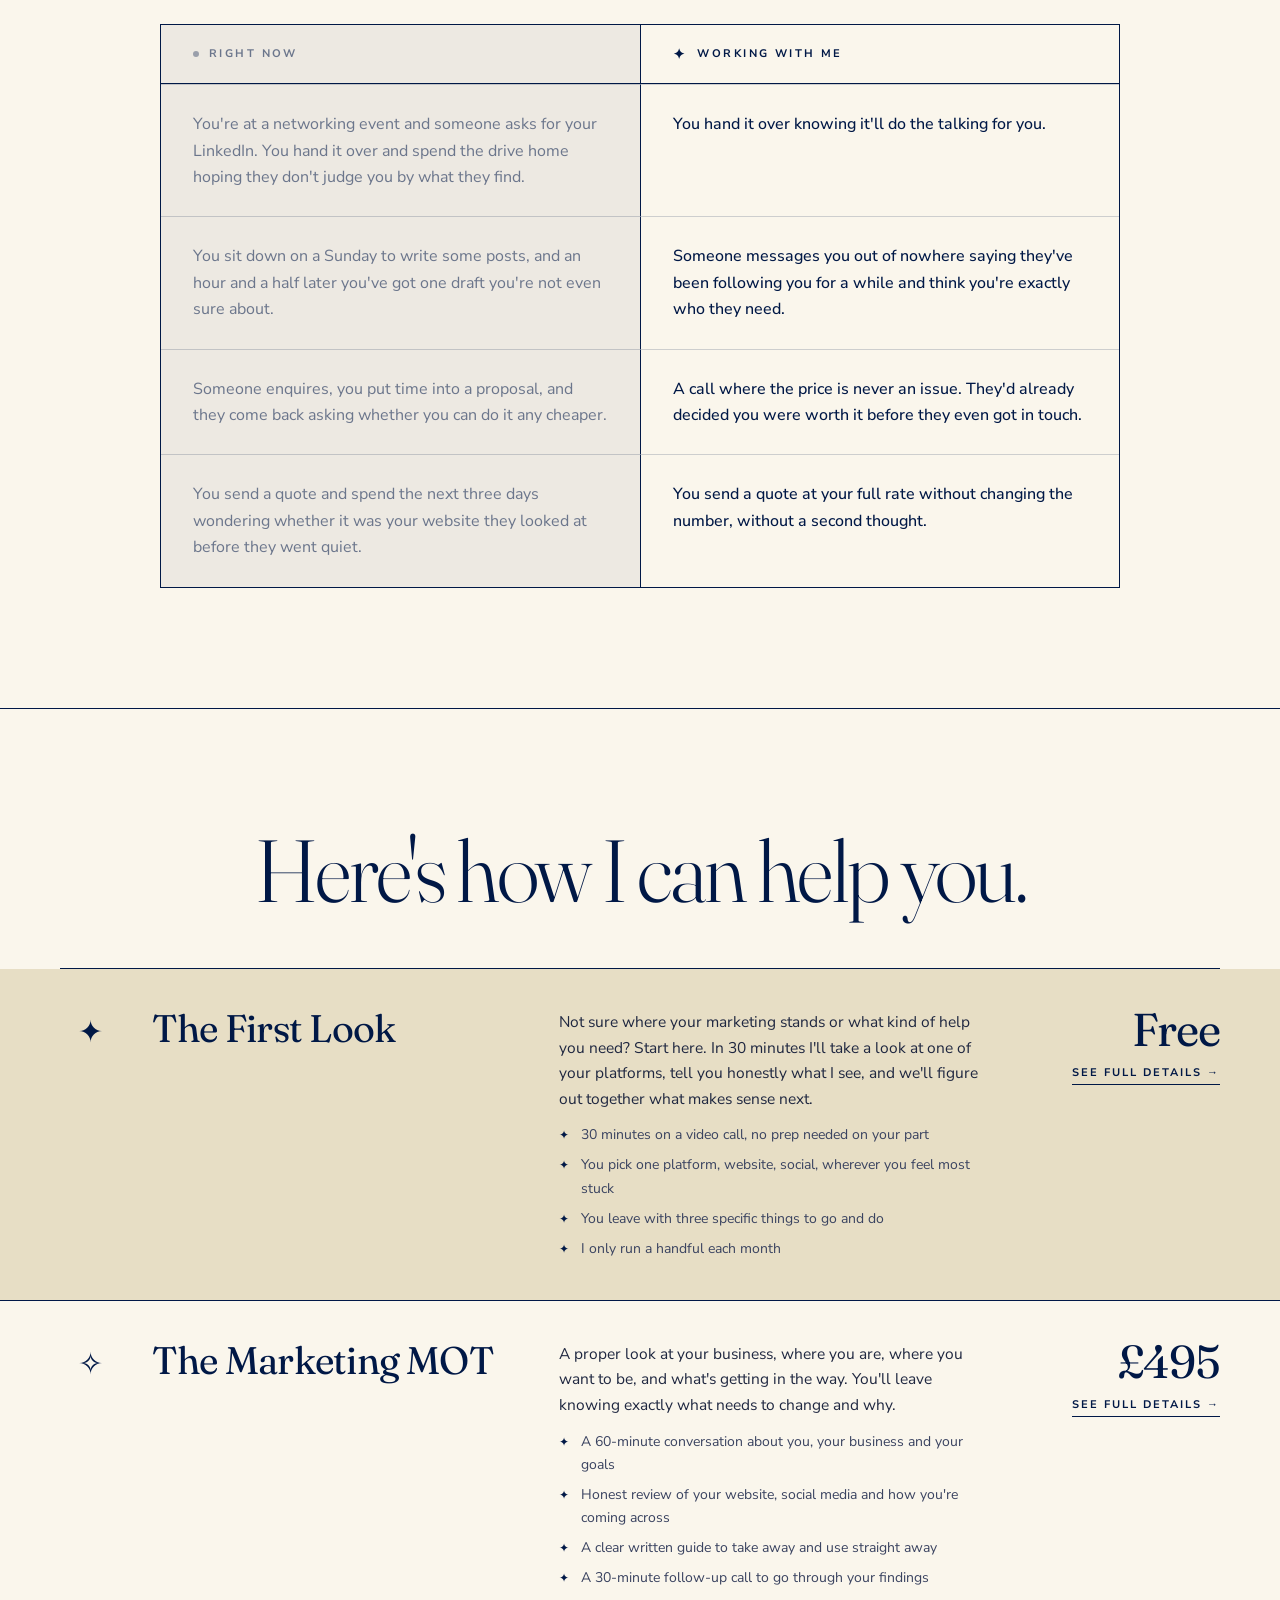
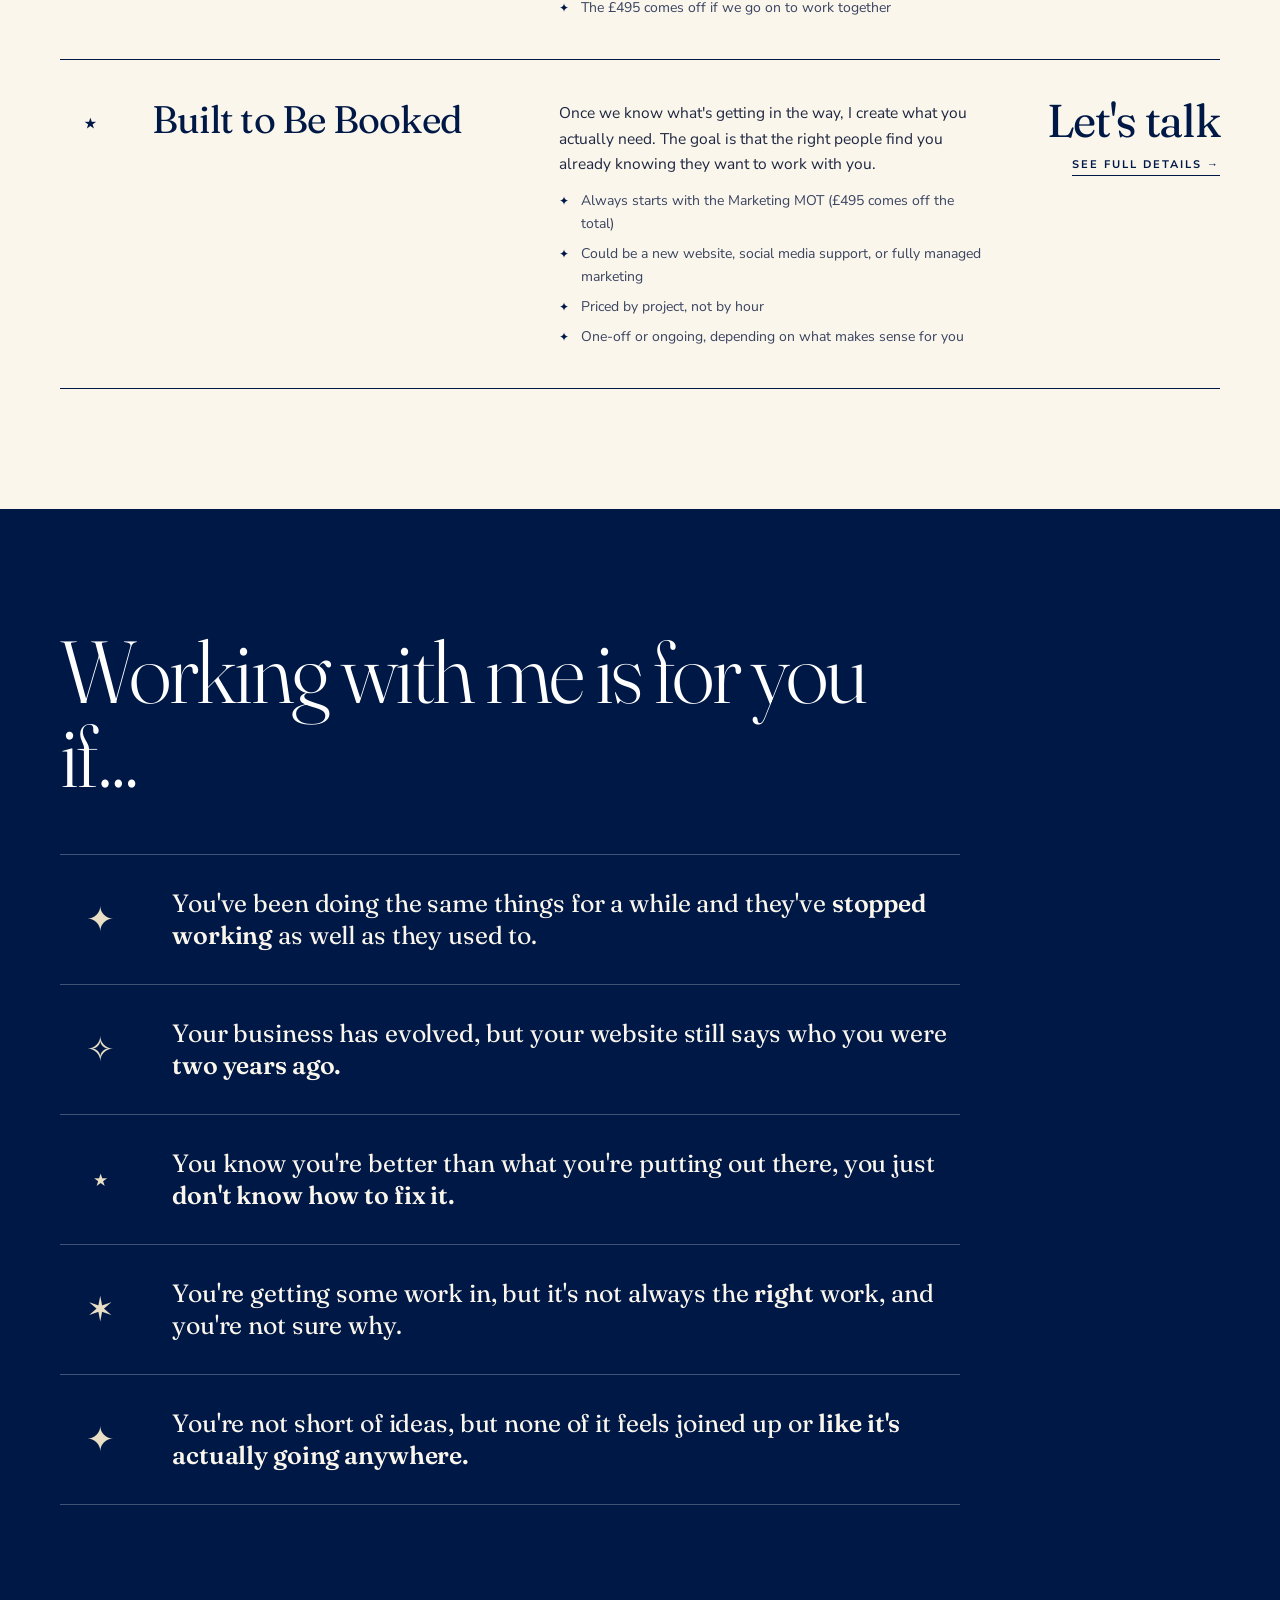
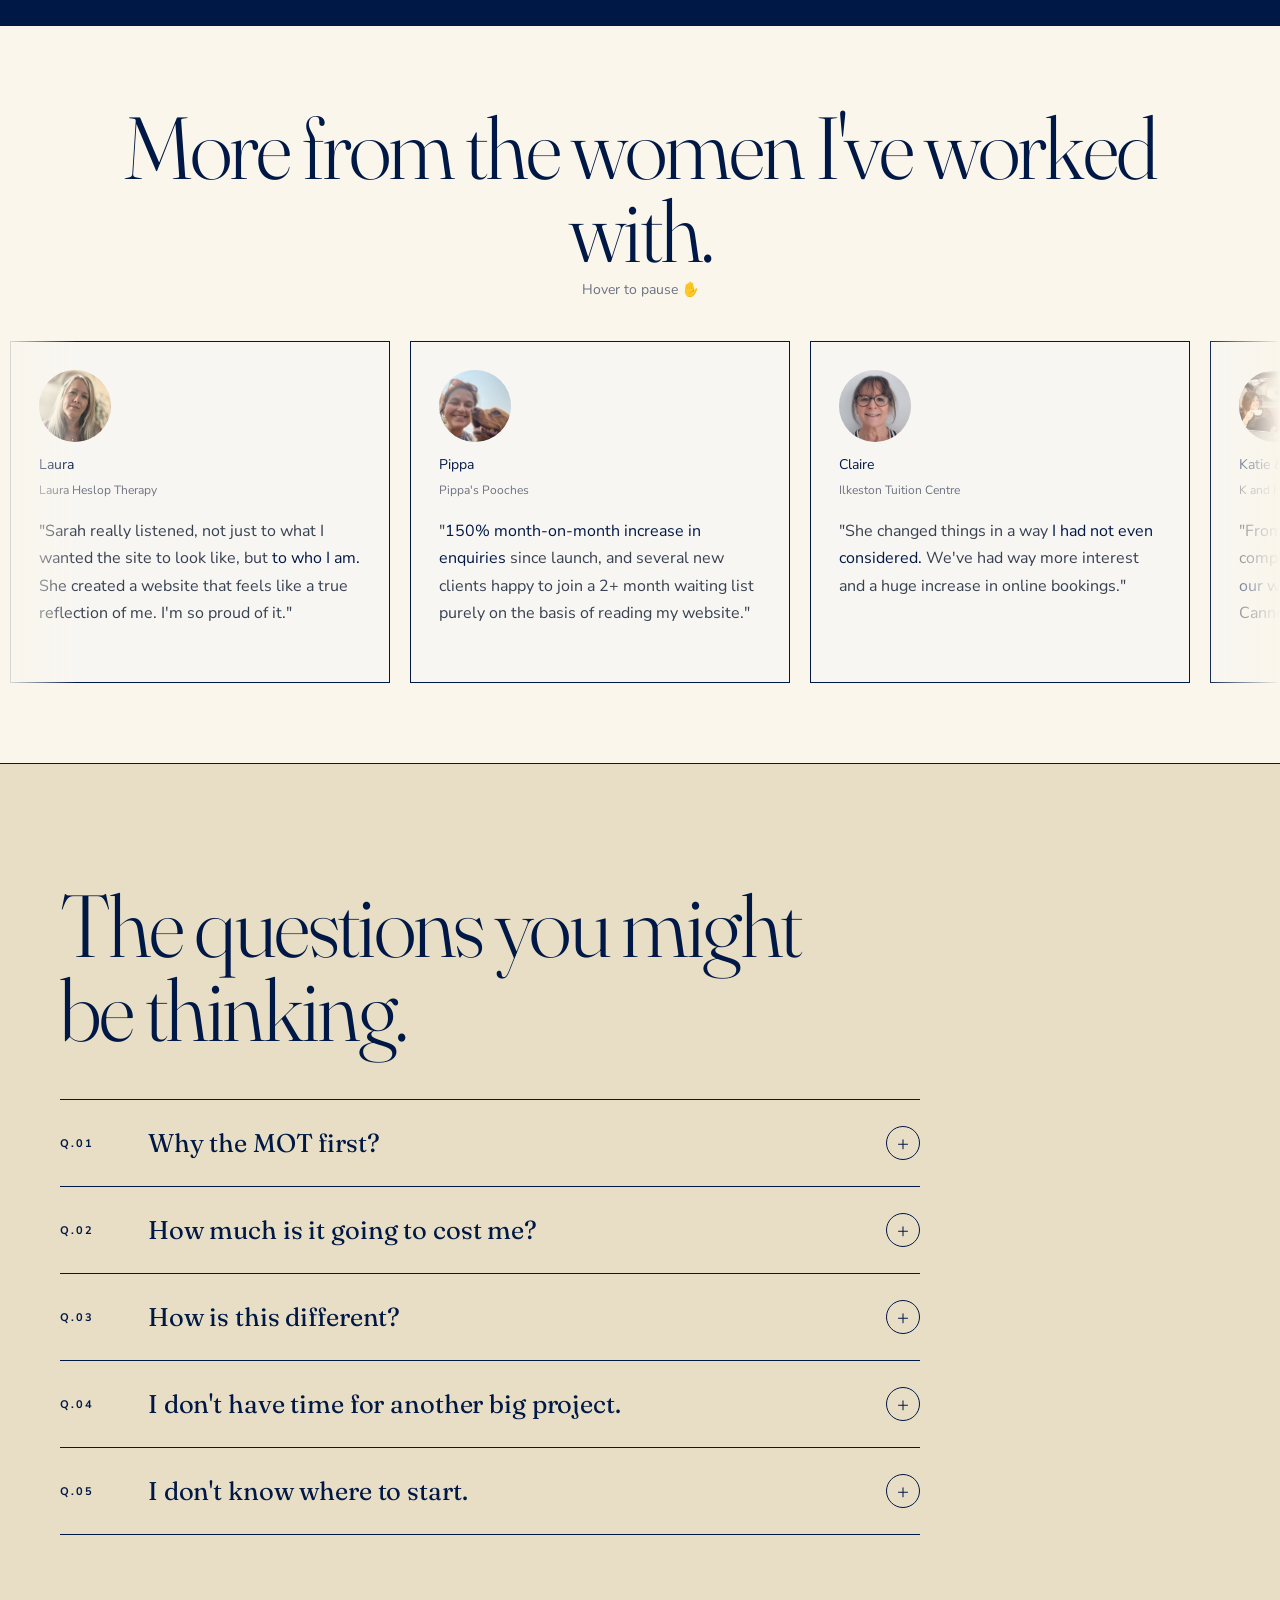
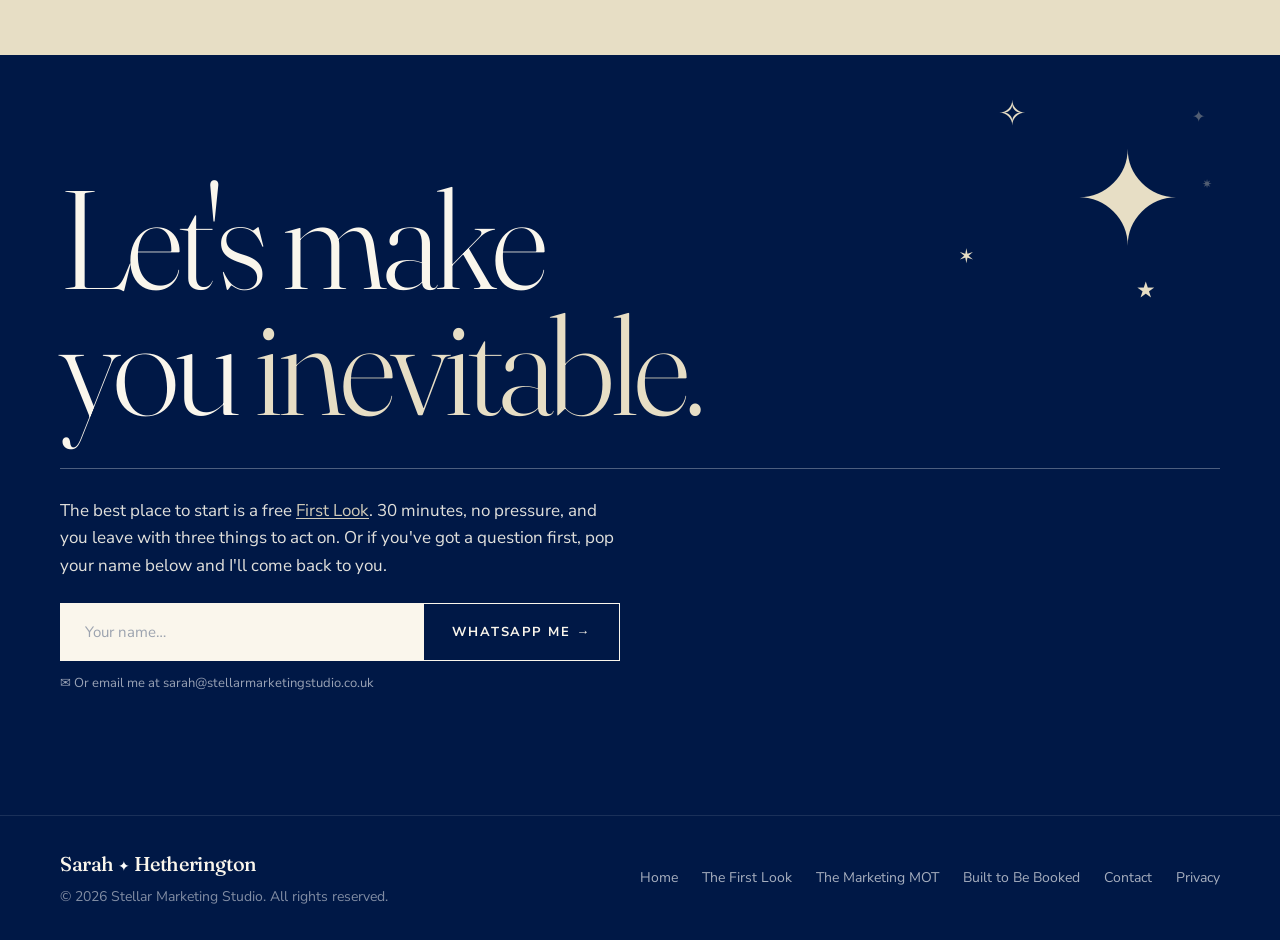
==== commit 7a5a4c92: "Add files via upload" ====
--- a/index.html
+++ b/index.html
@@ -96,8 +96,8 @@
   /* ===== HERO ===== */
   .hero { background: var(--cream); color: var(--navy); position: relative; overflow: hidden; border-bottom: 1px solid var(--navy); padding: 80px 80px 120px; }
   .hero-meta { display: flex; justify-content: space-between; align-items: center; padding-bottom: 18px; border-bottom: 1px solid var(--navy); font-size: 11px; letter-spacing: 0.2em; text-transform: uppercase; font-weight: 700; color: var(--navy); margin-bottom: 160px; }
-  .hero h1 { font-family: 'Fraunces', serif; font-weight: 300; font-size: clamp(56px, 9vw, 128px); line-height: 0.95; letter-spacing: -0.035em; color: var(--navy); margin: 0; max-width: 1000px; }
-  .hero h1 .hero-quote { font-weight: 500; }
+  .hero h1 { font-family: 'Fraunces', serif; font-weight: 300; font-size: clamp(56px, 9vw, 128px); line-height: 0.95; letter-spacing: -0.035em; color: var(--navy); margin: 0; max-width: 1200px; }
+  .hero h1 .hero-quote { font-weight: 300; font-style: italic; display: block; font-size: clamp(40px, 6.2vw, 88px); margin-top: 0.5em; letter-spacing: -0.03em; }
   .hero-lede { font-family: 'Fraunces', serif; font-size: clamp(18px, 2.2vw, 24px); line-height: 1.45; font-weight: 400; color: var(--navy); max-width: 560px; margin-top: 64px; letter-spacing: -0.005em; }
   .hero-cta-row { margin-top: 48px; }
   .ast-accent { position: absolute; font-family: 'Fraunces', serif; font-weight: 300; line-height: 1; animation: twinkle 4s ease-in-out infinite; pointer-events: none; top: 120px; right: 120px; font-size: 28px; color: var(--navy); opacity: 0.55; }
@@ -530,7 +530,7 @@
     <span>Strategy / Story / Soul</span>
   </div>
   <span class="ast-accent">✦</span>
-  <h1>Marketing that makes them think&hellip;<br><span class="hero-quote">&ldquo;I HAVE to work with her.&rdquo;</span></h1>
+  <h1>Marketing that<br>makes them think&hellip;<span class="hero-quote">&ldquo;I have to work with her.&rdquo;</span></h1>
   <p class="hero-lede">Built around who you are and who you want to work with.</p>
   <div class="hero-cta-row"><a href="first-look.html" class="pill-cta">Book a free First Look <span class="arr">→</span></a></div>
 </section>
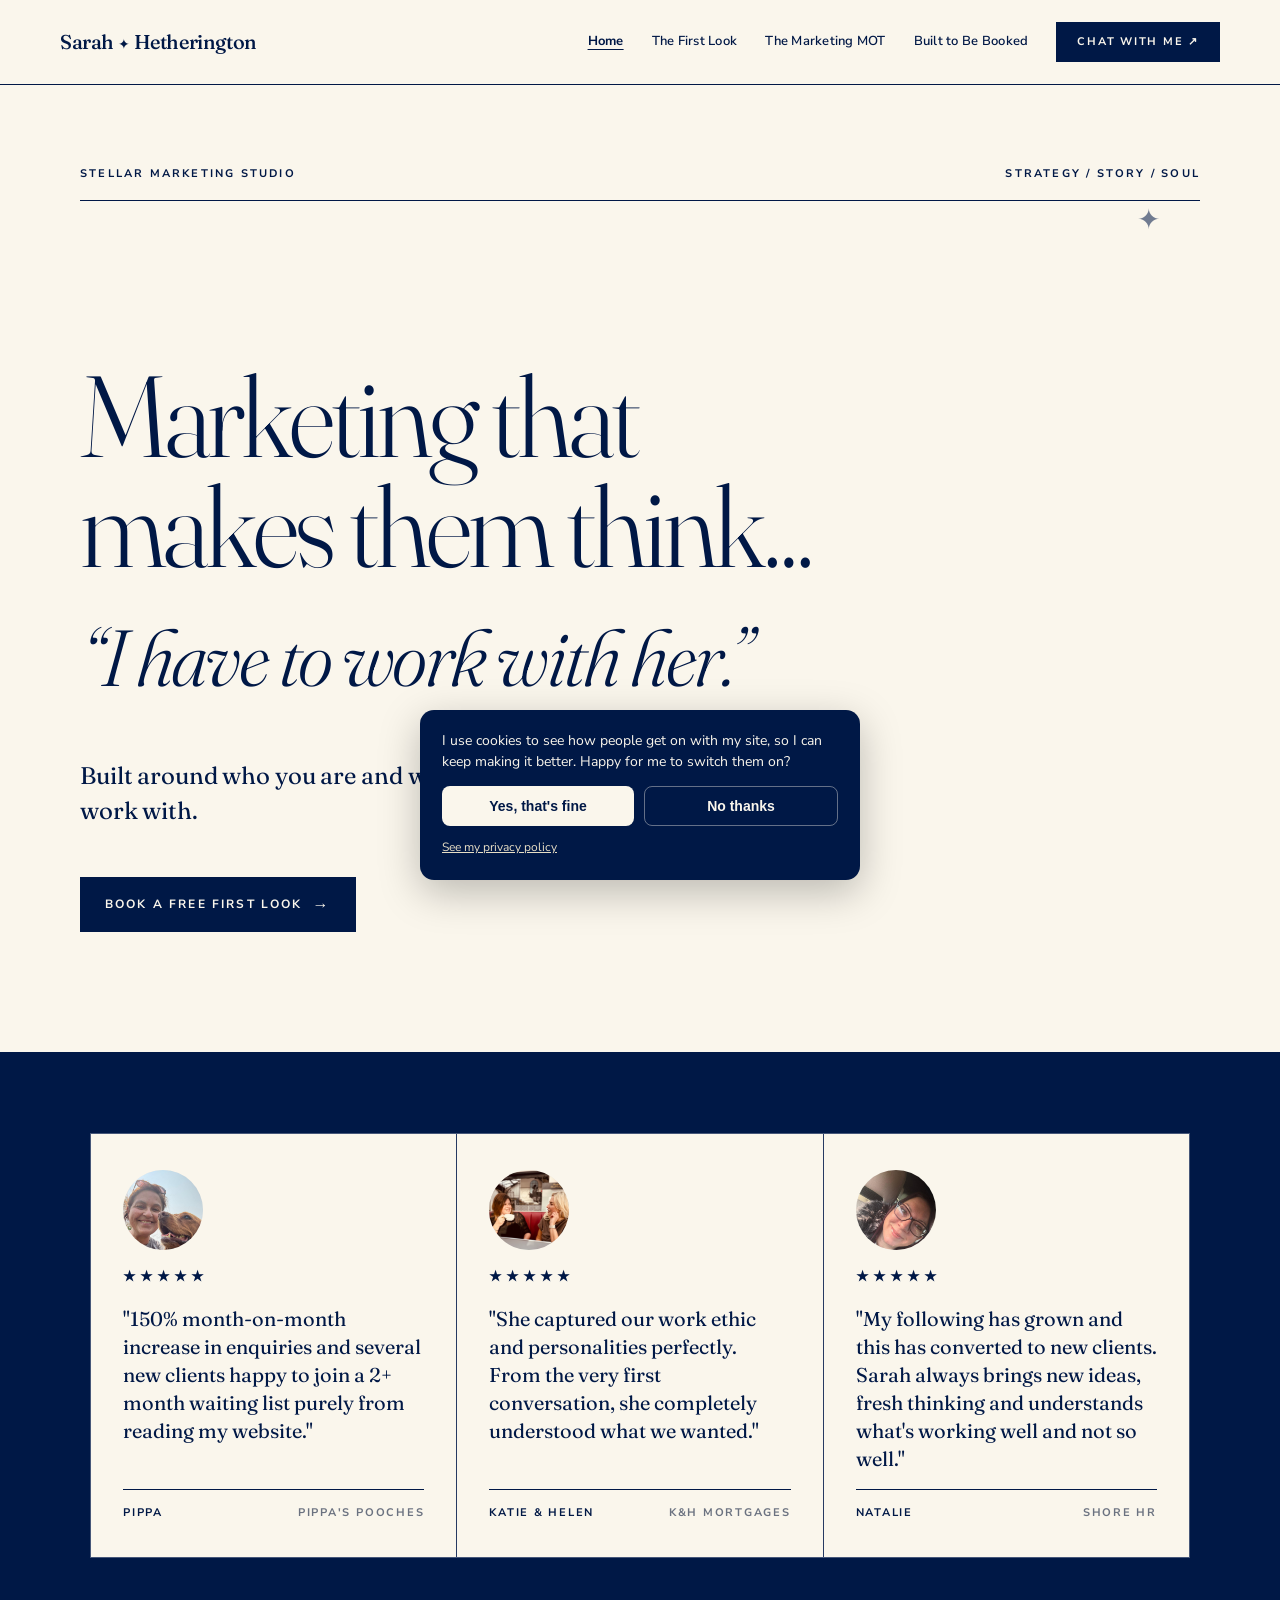
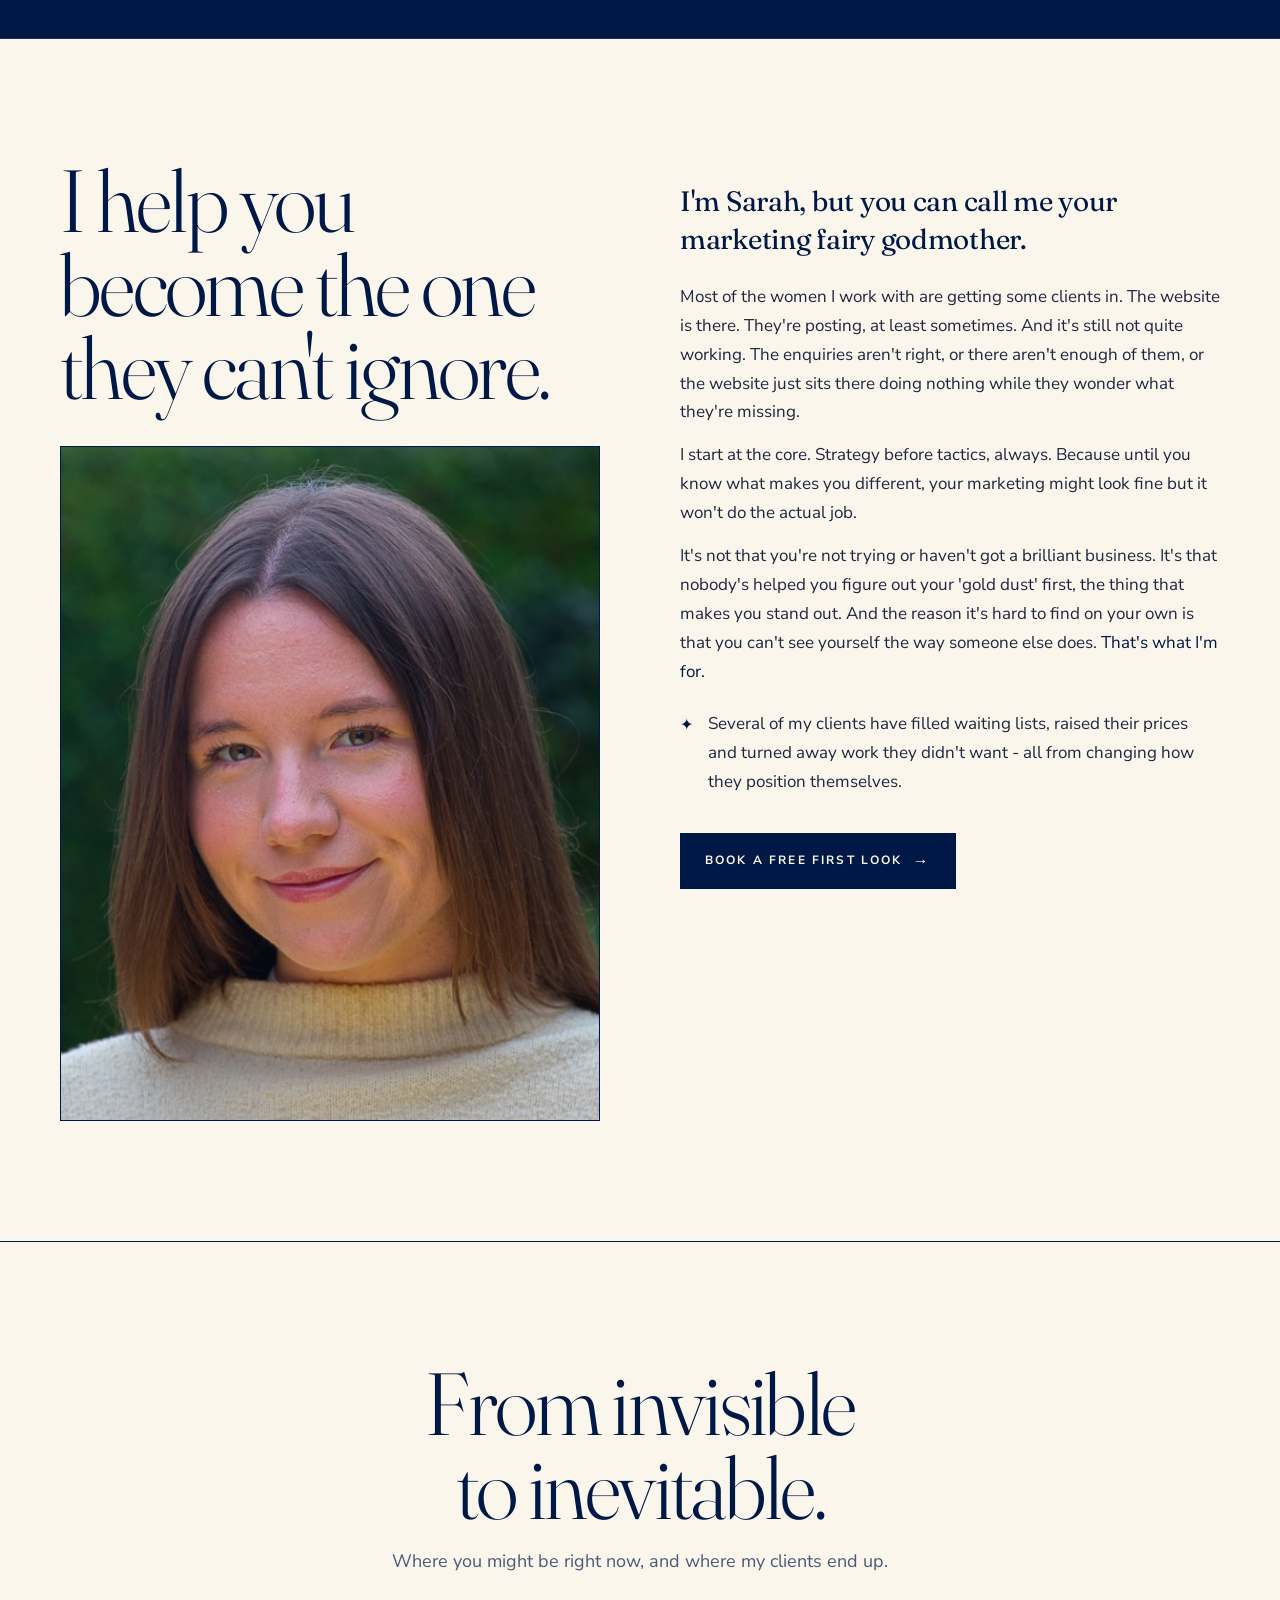
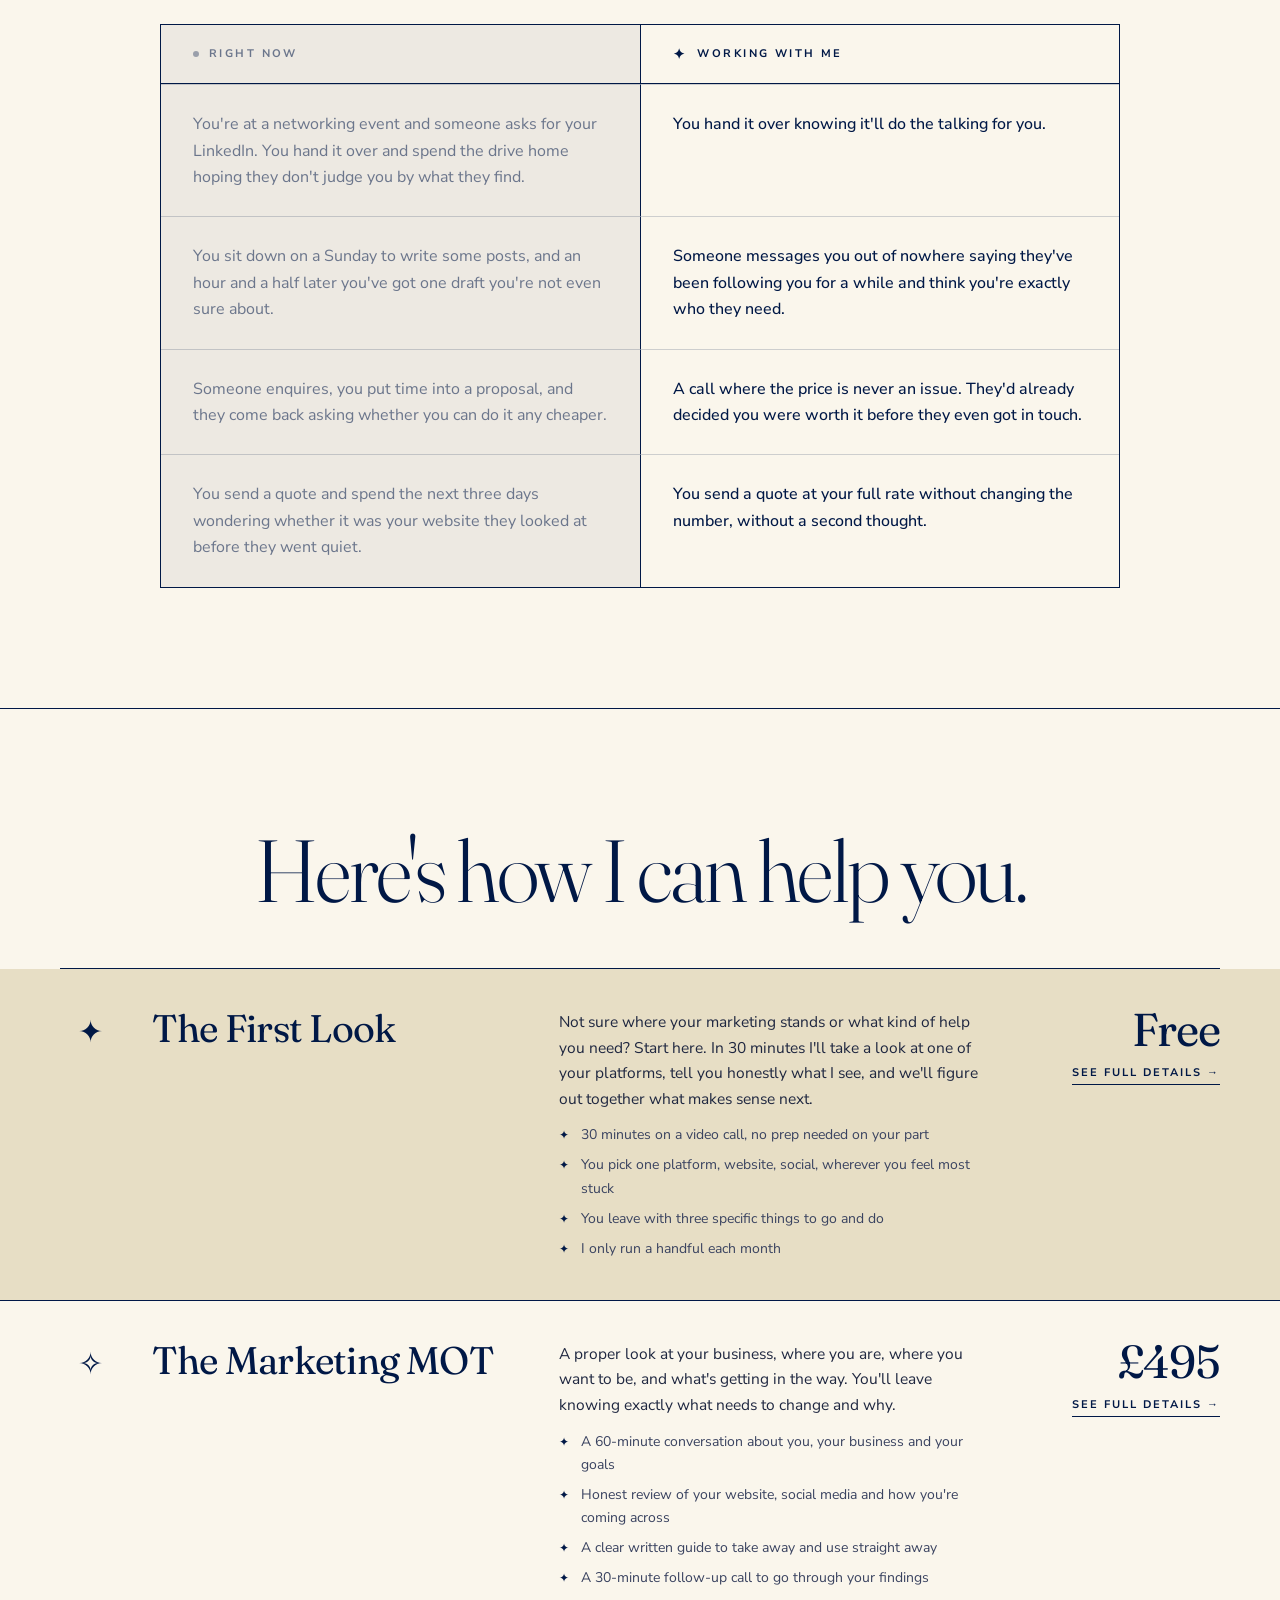
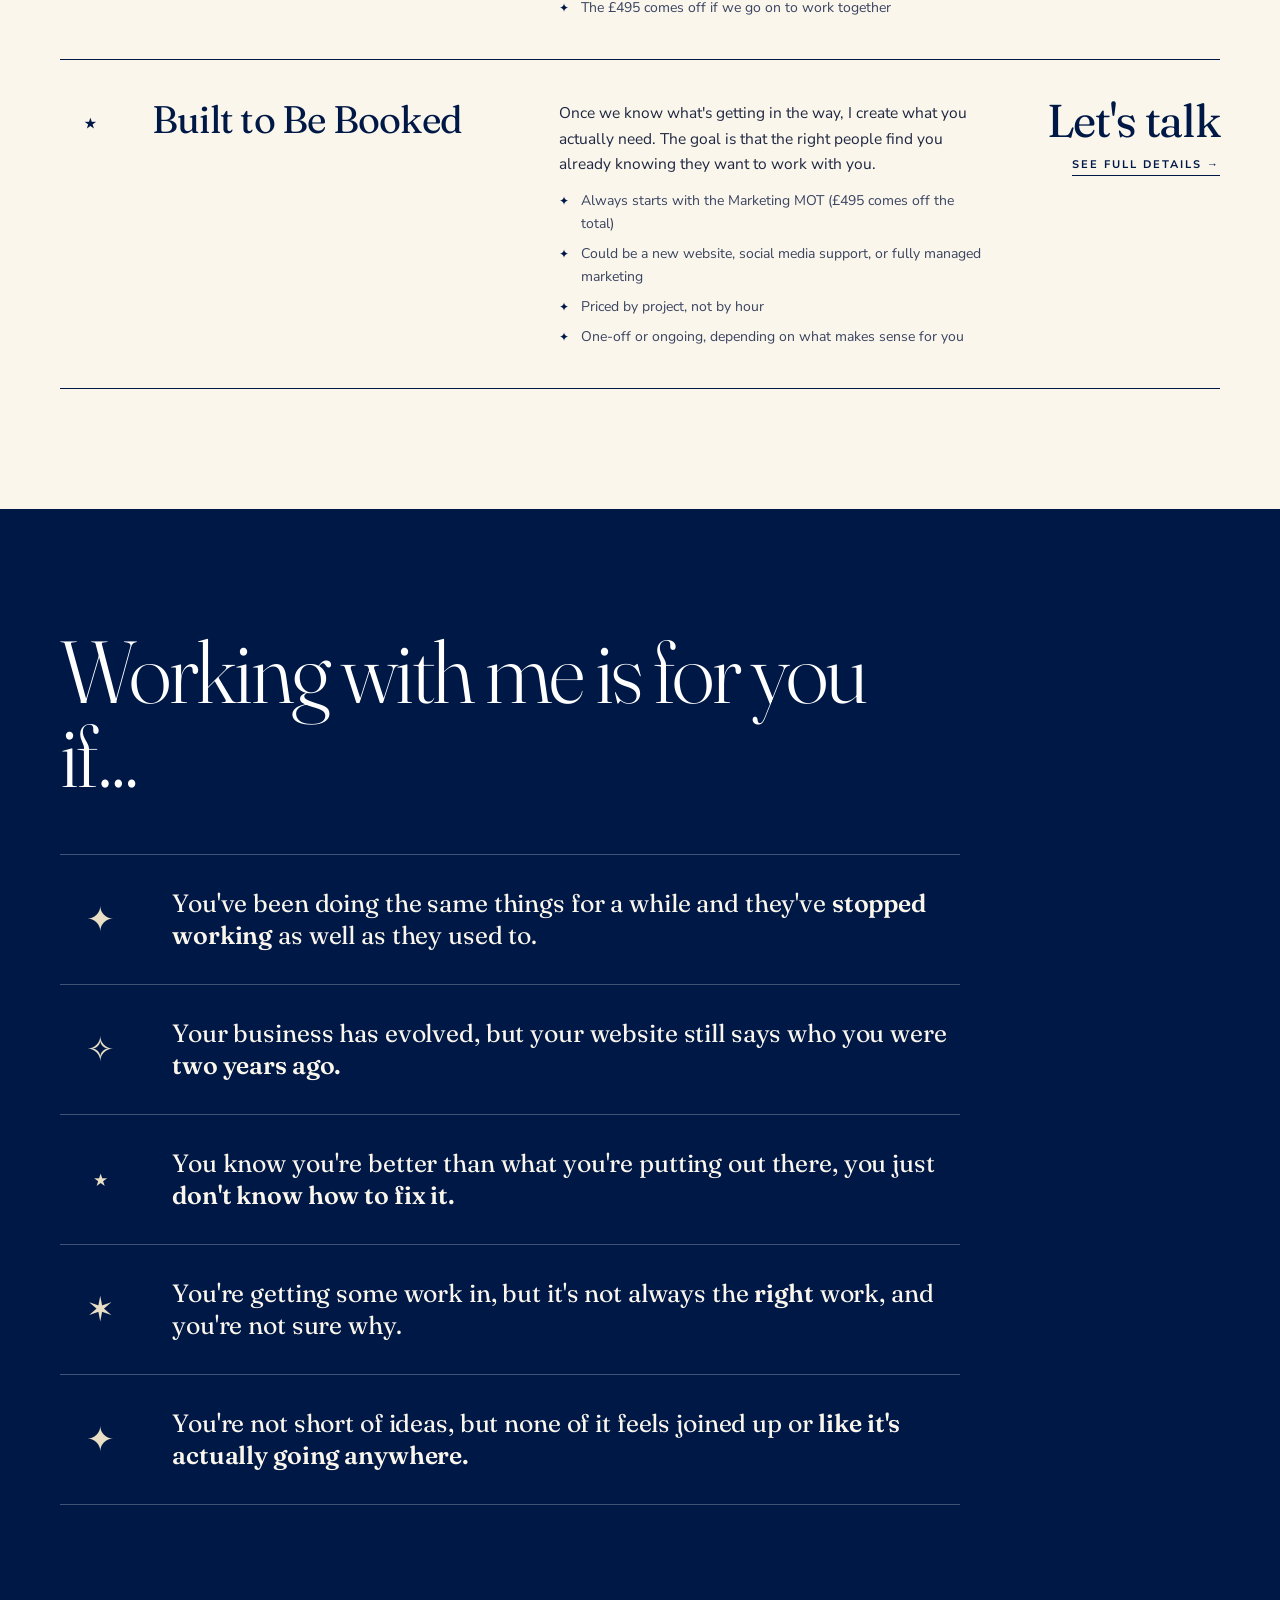
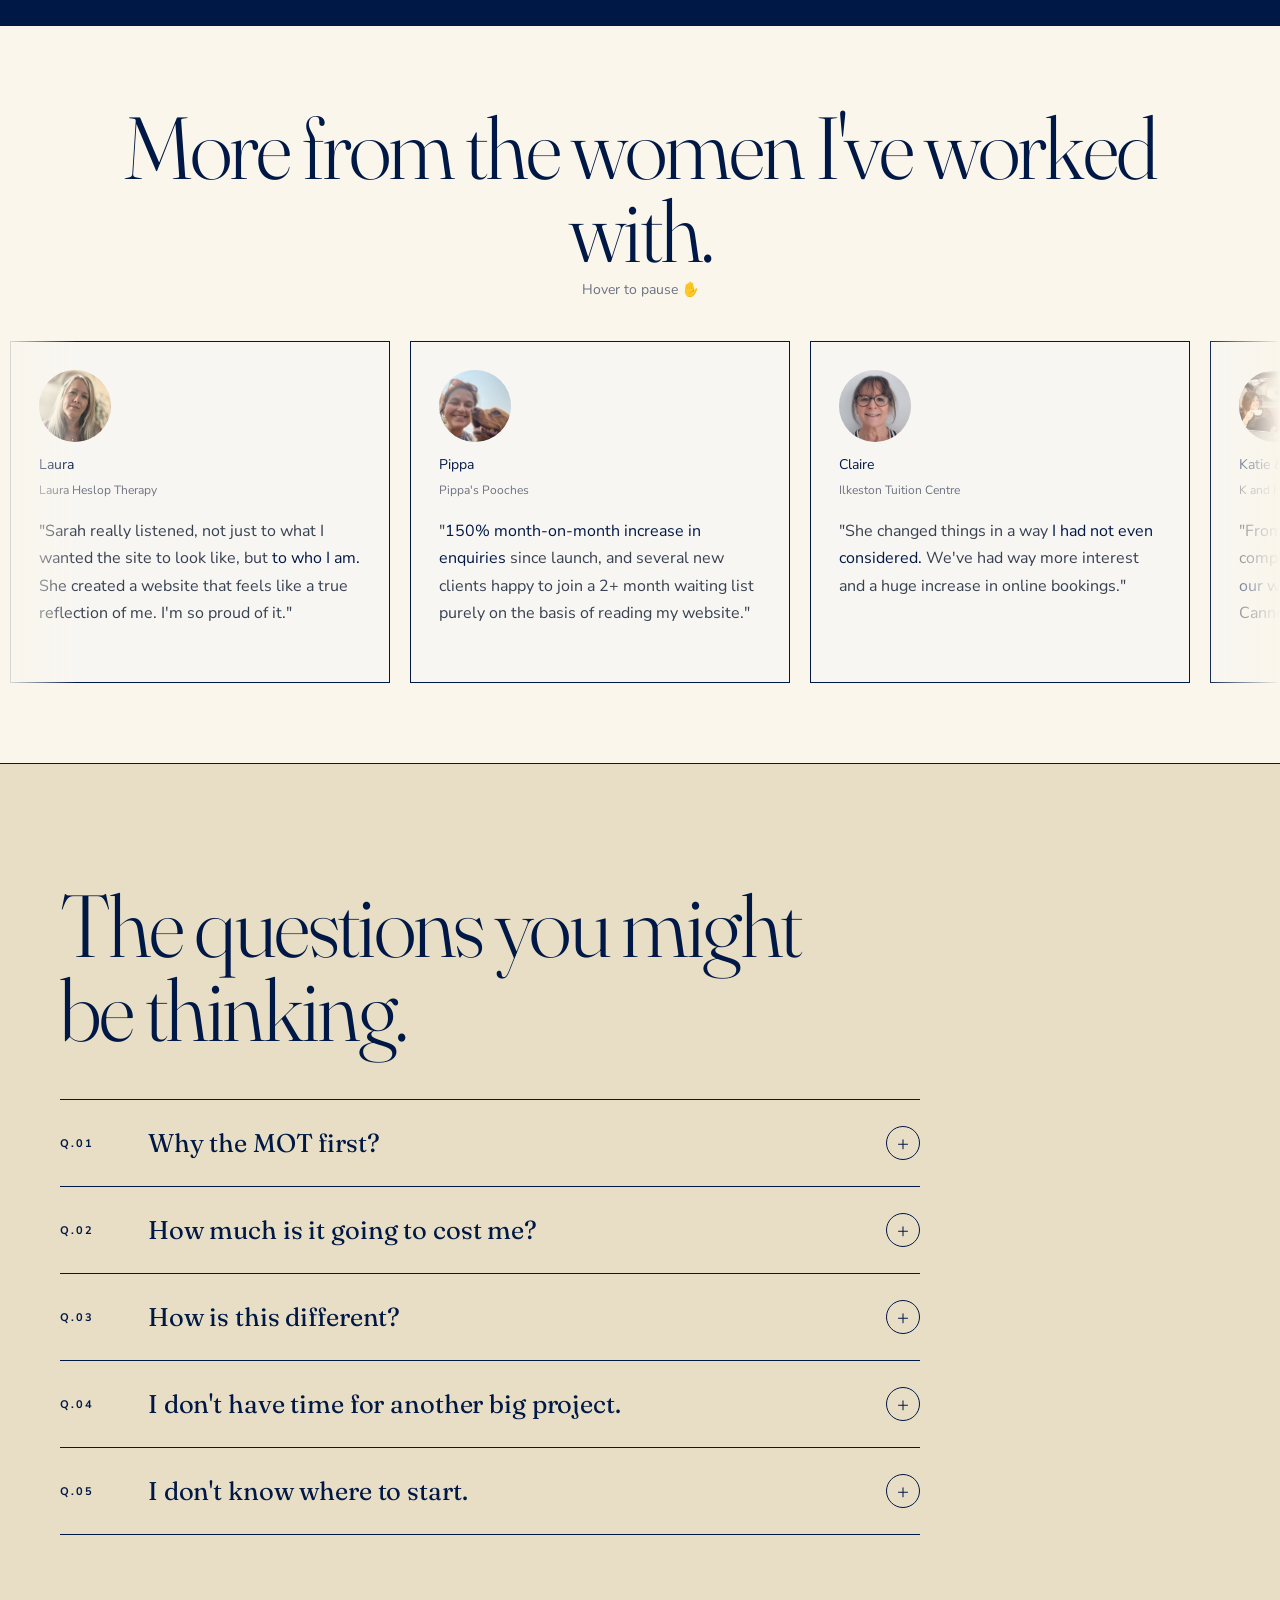
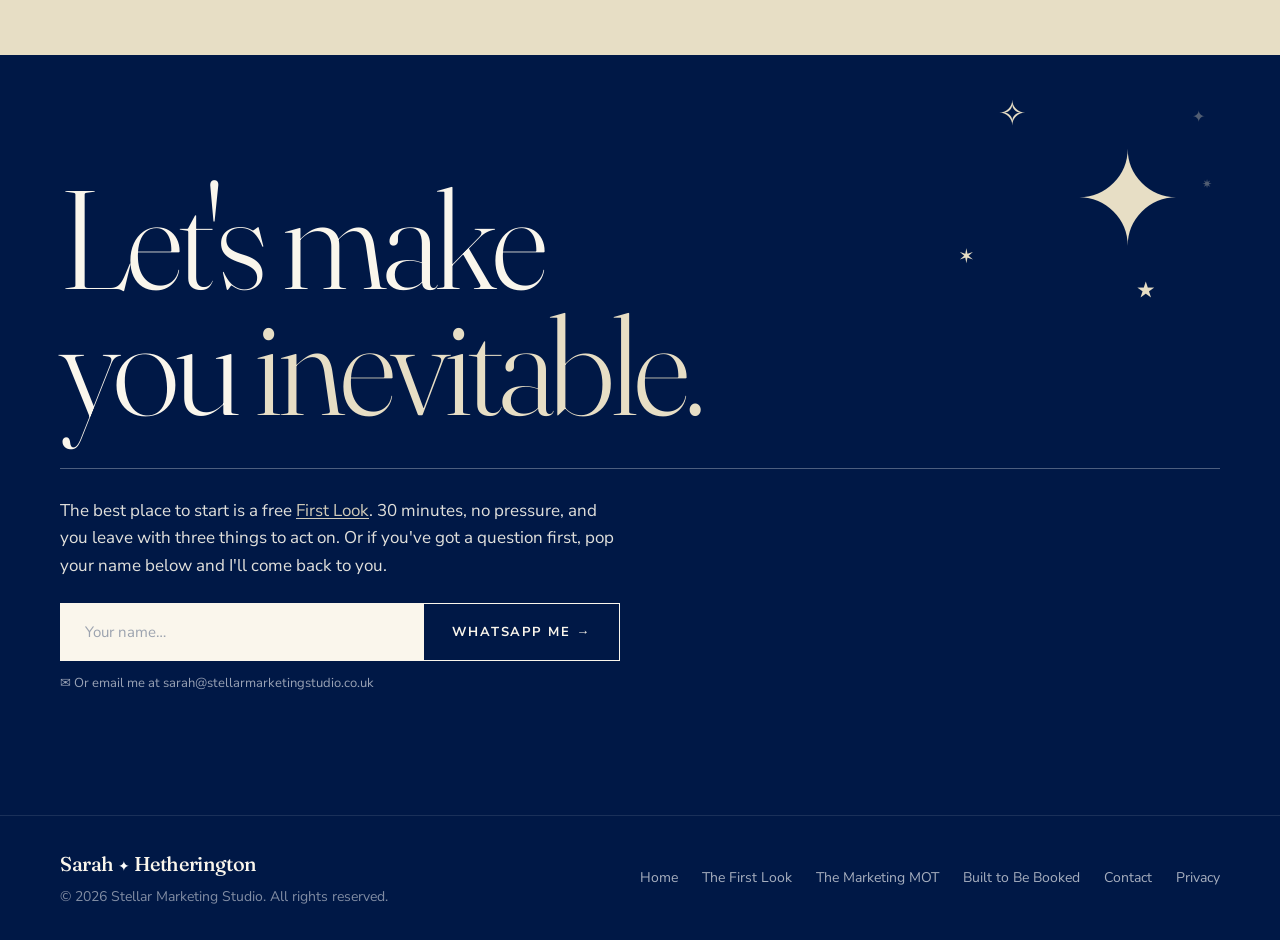
==== commit 26d33174: "Add files via upload" ====
--- a/index.html
+++ b/index.html
@@ -500,6 +500,15 @@
   "serviceType": ["Marketing strategy", "Website design", "Social media content", "Email marketing"]
 }
 </script>
+    <script>
+    !function(t,e){var o,n,p,r;e.__SV||(window.posthog && window.posthog.__loaded)||(window.posthog=e,e._i=[],e.init=function(i,s,a){function g(t,e){var o=e.split(".");2==o.length&&(t=t[o[0]],e=o[1]),t[e]=function(){t.push([e].concat(Array.prototype.slice.call(arguments,0)))}}(p=t.createElement("script")).type="text/javascript",p.crossOrigin="anonymous",p.async=!0,p.src=s.api_host.replace(".i.posthog.com","-assets.i.posthog.com")+"/static/array.js",(r=t.getElementsByTagName("script")[0]).parentNode.insertBefore(p,r);var u=e;for(void 0!==a?u=e[a]=[]:a="posthog",u.people=u.people||[],u.toString=function(t){var e="posthog";return"posthog"!==a&&(e+="."+a),t||(e+=" (stub)"),e},u.people.toString=function(){return u.toString(1)+".people (stub)"},o="xi Si init Ni ji pr qi Ui $i capture calculateEventProperties Zi register register_once register_for_session unregister unregister_for_session Yi getFeatureFlag getFeatureFlagPayload getFeatureFlagResult isFeatureEnabled reloadFeatureFlags updateFlags updateEarlyAccessFeatureEnrollment getEarlyAccessFeatures on onFeatureFlags onSurveysLoaded onSessionId getSurveys getActiveMatchingSurveys renderSurvey displaySurvey cancelPendingSurvey canRenderSurvey canRenderSurveyAsync Ki identify setPersonProperties unsetPersonProperties group resetGroups setPersonPropertiesForFlags resetPersonPropertiesForFlags setGroupPropertiesForFlags resetGroupPropertiesForFlags reset setIdentity clearIdentity get_distinct_id getGroups get_session_id get_session_replay_url alias set_config startSessionRecording stopSessionRecording sessionRecordingStarted captureException addExceptionStep captureLog startExceptionAutocapture stopExceptionAutocapture loadToolbar get_property getSessionProperty Qi Wi createPersonProfile setInternalOrTestUser Ji Fi tn opt_in_capturing opt_out_capturing has_opted_in_capturing has_opted_out_capturing get_explicit_consent_status is_capturing clear_opt_in_out_capturing zi debug mr it getPageViewId captureTraceFeedback captureTraceMetric Ri".split(" "),n=0;n<o.length;n++)g(u,o[n]);e._i.push([i,s,a])},e.__SV=1)}(document,window.posthog||[]);
+    posthog.init('phc_ojmSUSDdscWpKyy8WgV8x4Zumi3yiKmHpwqB6fj6Adks', {
+        api_host: 'https://us.i.posthog.com',
+        defaults: '2026-05-30',
+        person_profiles: 'identified_only', // or 'always' to create profiles for anonymous users as well
+        opt_out_capturing_by_default: true, // wait for cookie consent before tracking
+    })
+</script>
 </head>
 <body>
 
@@ -906,5 +915,31 @@
   link.addEventListener('click', closeMobileNav);
 });
 </script>
+<!-- Cookie consent banner -->
+<div id="cookie-consent" role="dialog" aria-live="polite" aria-label="Cookie consent" style="display:none;position:fixed;bottom:20px;left:20px;right:20px;max-width:440px;margin:0 auto;background:#001846;color:#faf6ec;padding:20px 22px;border-radius:14px;box-shadow:0 12px 40px rgba(0,0,0,.25);font-family:inherit;z-index:99999;">
+  <p style="margin:0 0 14px;font-size:14px;line-height:1.5;">I use cookies to see how people get on with my site, so I can keep making it better. Happy for me to switch them on?</p>
+  <div style="display:flex;gap:10px;flex-wrap:wrap;">
+    <button id="cookie-accept" style="flex:1;min-width:120px;cursor:pointer;border:0;border-radius:8px;padding:11px 16px;font-size:14px;font-weight:600;background:#faf6ec;color:#001846;">Yes, that's fine</button>
+    <button id="cookie-decline" style="flex:1;min-width:120px;cursor:pointer;border:1px solid rgba(250,246,236,.4);border-radius:8px;padding:11px 16px;font-size:14px;font-weight:600;background:transparent;color:#faf6ec;">No thanks</button>
+  </div>
+  <a href="privacy-policy.html" style="display:inline-block;margin-top:12px;font-size:12px;color:#e7dec5;text-decoration:underline;">See my privacy policy</a>
+</div>
+<script>
+(function(){
+  var KEY='sms_cookie_consent';
+  var banner=document.getElementById('cookie-consent');
+  var choice=null;
+  try{choice=localStorage.getItem(KEY);}catch(e){}
+  function start(){if(window.posthog&&posthog.opt_in_capturing){posthog.opt_in_capturing();}}
+  function stop(){if(window.posthog&&posthog.opt_out_capturing){posthog.opt_out_capturing();}}
+  if(choice==='accepted'){start();}
+  else if(choice==='declined'){stop();}
+  else if(banner){banner.style.display='block';}
+  var a=document.getElementById('cookie-accept');
+  var d=document.getElementById('cookie-decline');
+  if(a){a.addEventListener('click',function(){try{localStorage.setItem(KEY,'accepted');}catch(e){}start();banner.style.display='none';});}
+  if(d){d.addEventListener('click',function(){try{localStorage.setItem(KEY,'declined');}catch(e){}stop();banner.style.display='none';});}
+})();
+</script>
 </body>
 </html>
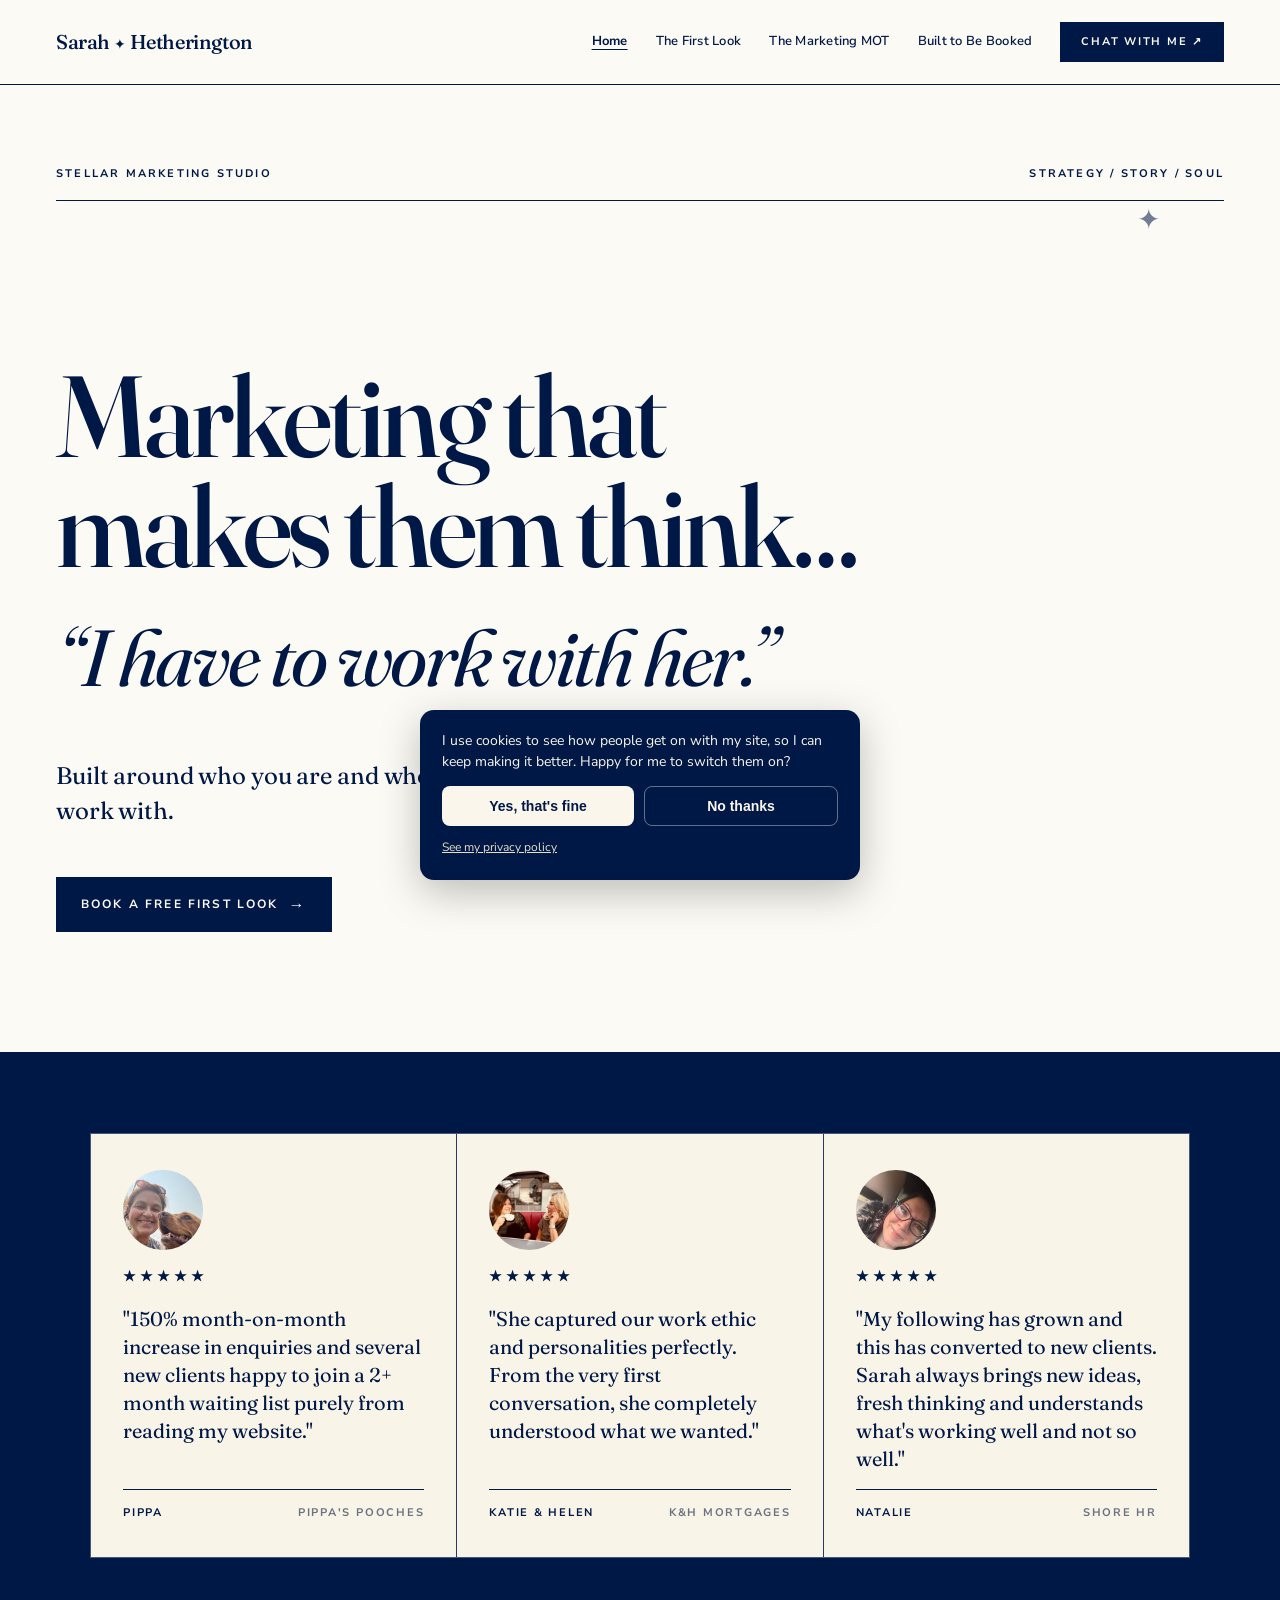
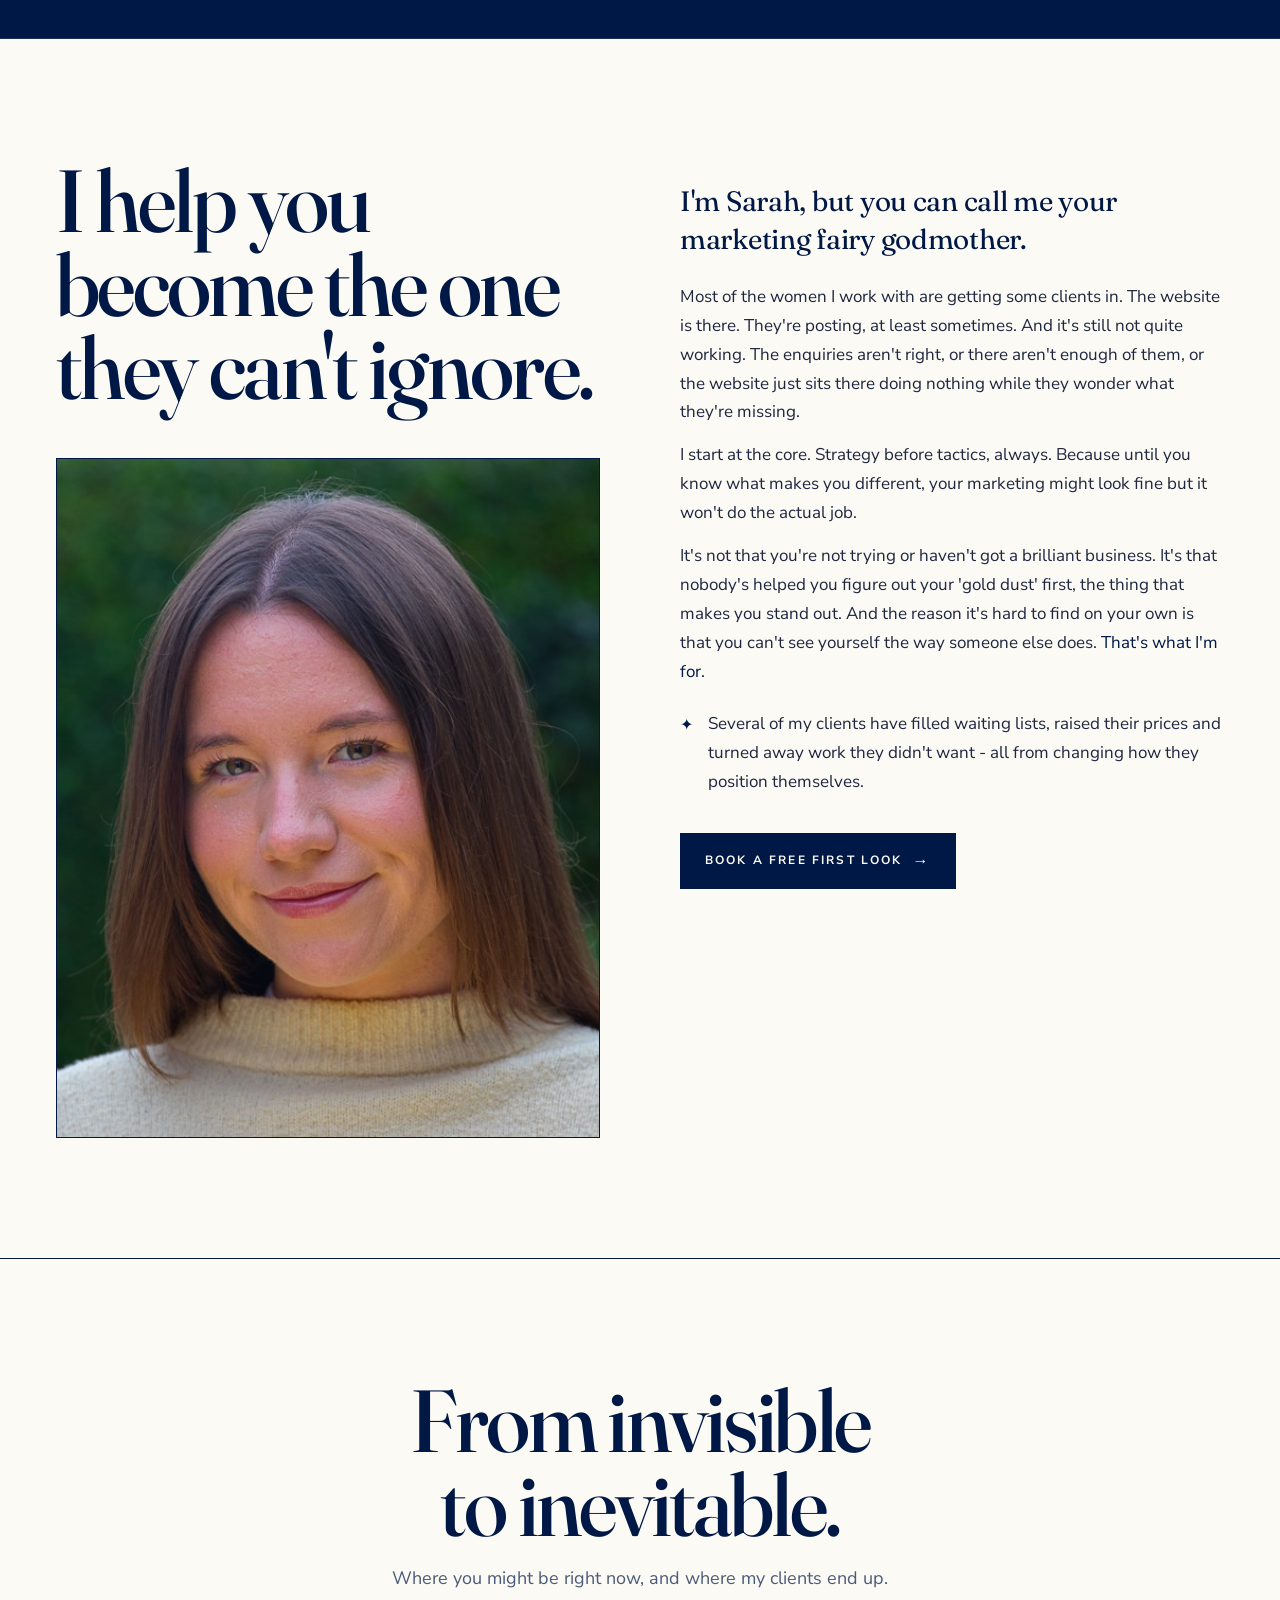
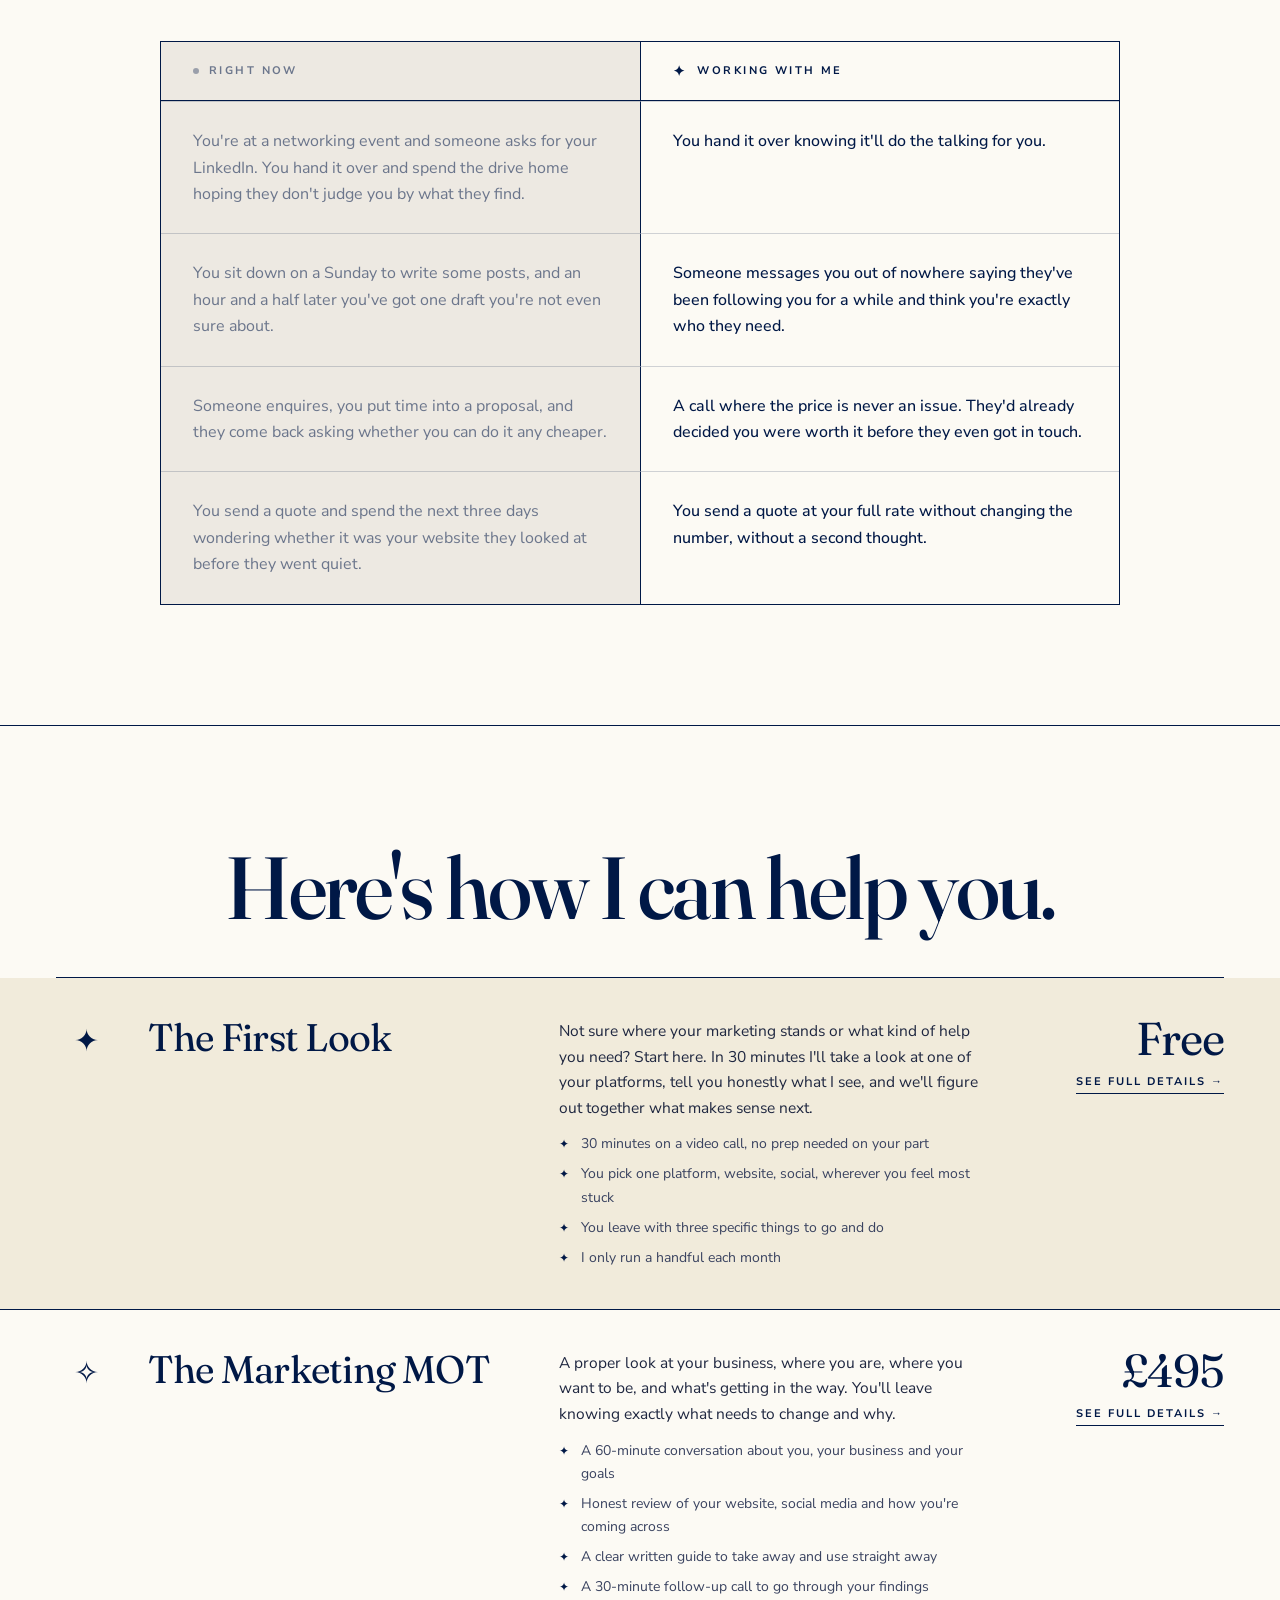
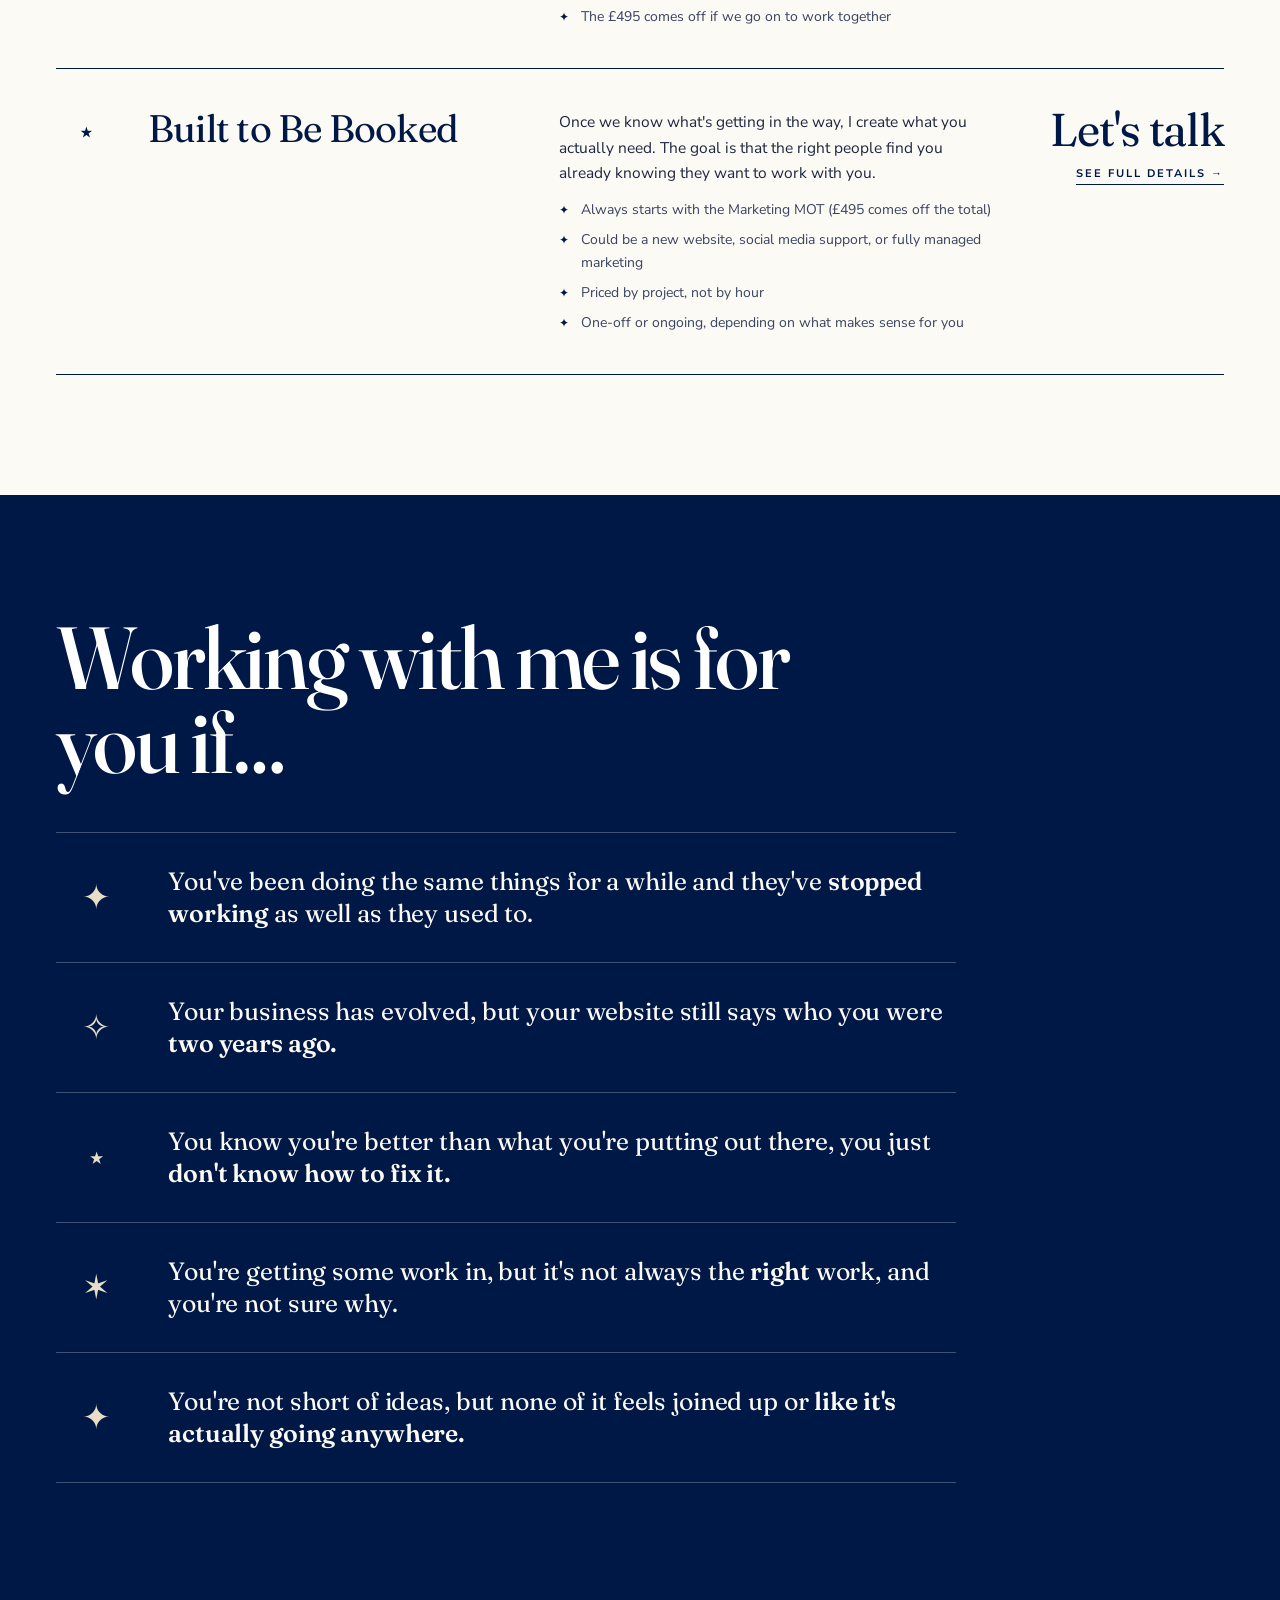
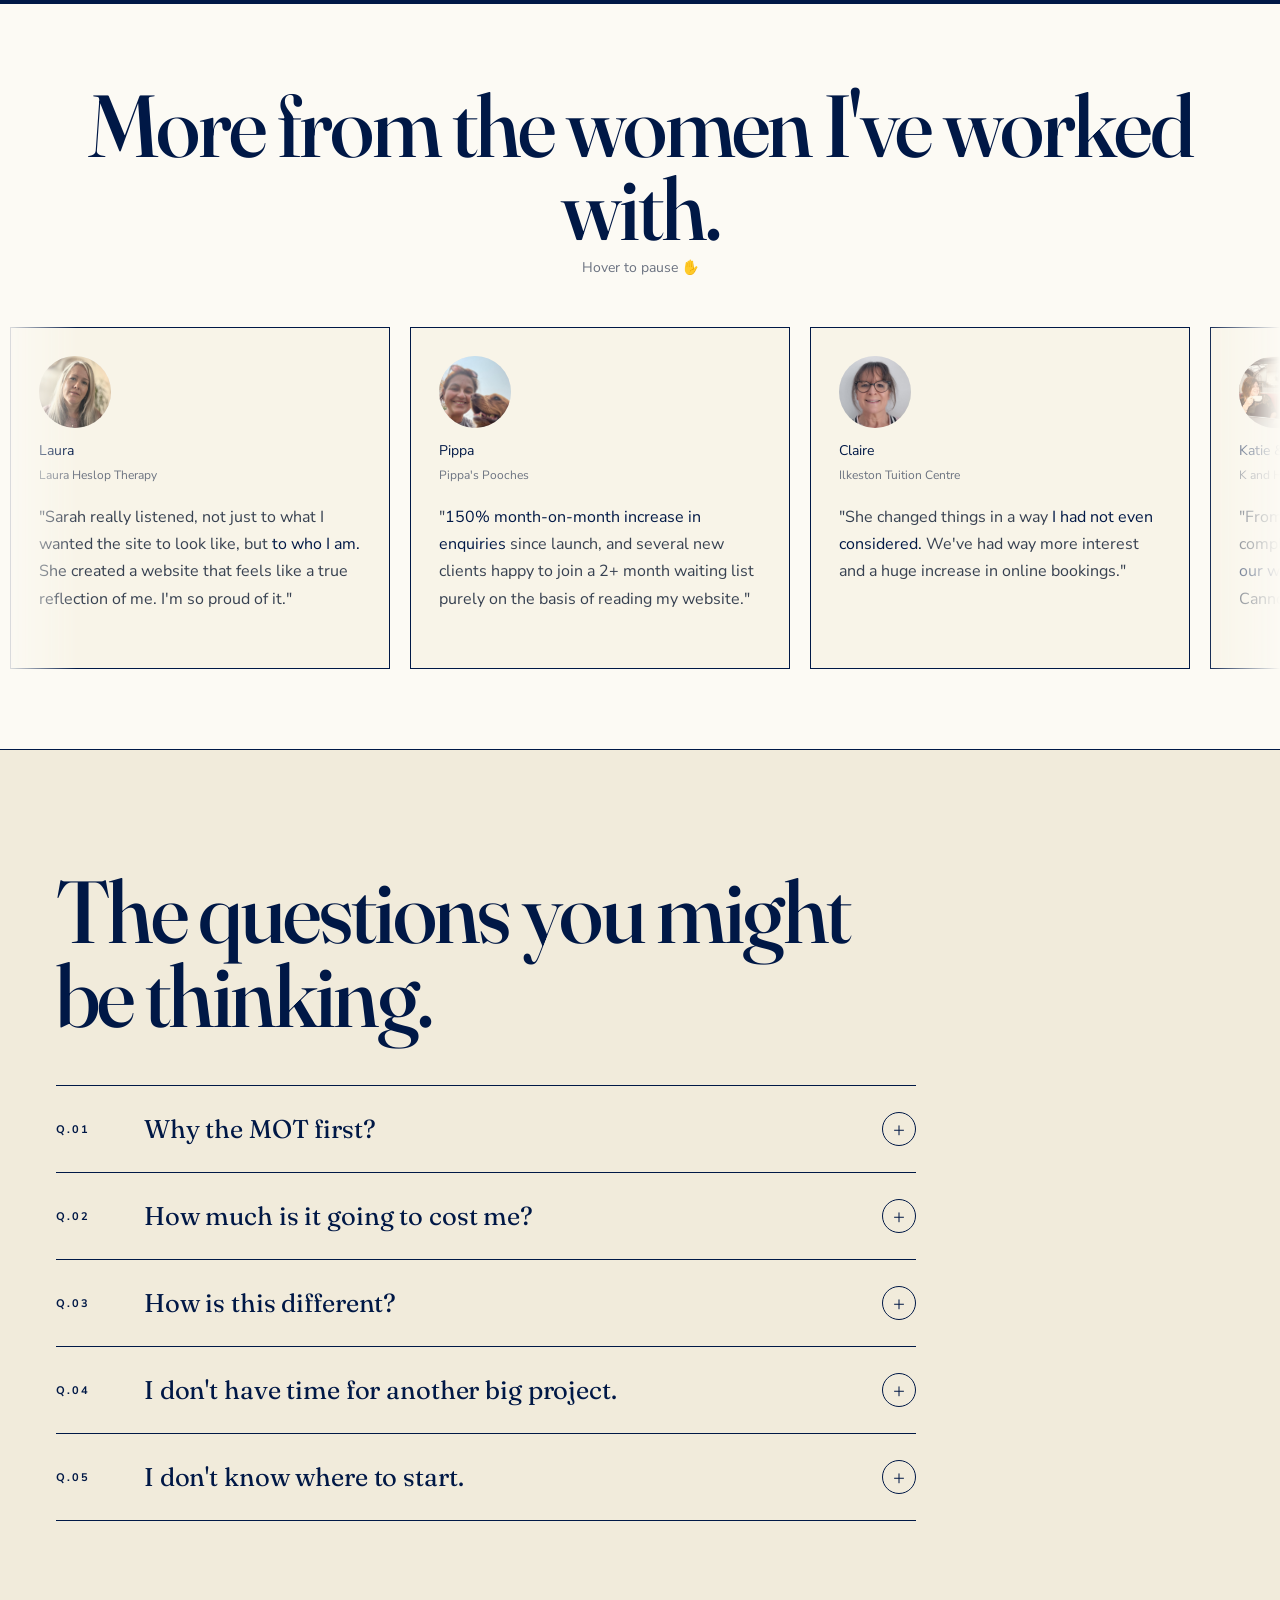
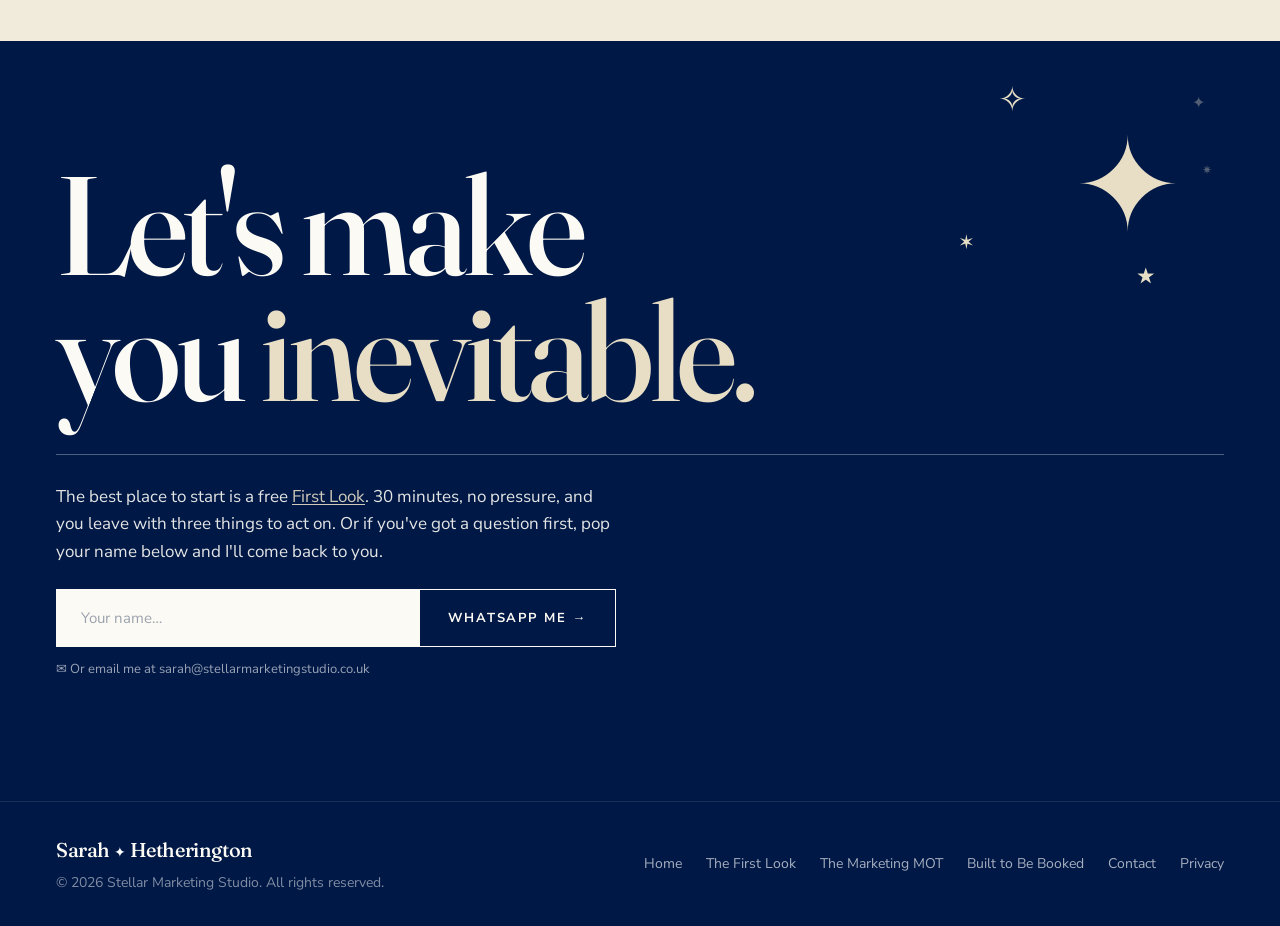
==== commit c73efedc: "Add files via upload" ====
--- a/index.html
+++ b/index.html
@@ -20,26 +20,16 @@
 <link rel="icon" href="favicon.svg" type="image/svg+xml">
 <link rel="preconnect" href="https://fonts.googleapis.com">
 <link href="https://fonts.googleapis.com/css2?family=Nunito+Sans:ital,opsz,wght@0,6..12,300;0,6..12,400;0,6..12,500;0,6..12,600;0,6..12,700;0,6..12,800;1,6..12,400;1,6..12,600&family=Fraunces:ital,opsz,wght@0,9..144,300;0,9..144,400;0,9..144,500;0,9..144,600;1,9..144,300;1,9..144,400;1,9..144,600&display=swap" rel="stylesheet">
+<link rel="stylesheet" href="styles.css">
 <style>
   *, *::before, *::after { box-sizing: border-box; margin: 0; padding: 0; }
   strong { font-weight: inherit !important; }
 
-  :root {
-    --navy: #001846;
-    --navy-deep: #001236;
-    --white: #ffffff;
-    --cream: #faf6ec;
-    --warm: #f8f6f2;
-    --stone: #e7dec5;
-    --warm-dark: #ede9e2;
-    --mid-grey: #6b7280;
-    --light-grey: #e5e7eb;
-    --text: #111827;
-  }
+  
 
   body {
     font-family: 'Nunito Sans', sans-serif;
-    background: var(--cream);
+    background: var(--base);
     color: var(--text);
     font-size: 16px;
     line-height: 1.6;
@@ -47,14 +37,8 @@
   }
 
   /* ===== SPARKLES ===== */
-  @keyframes twinkle {
-    0%,100% { opacity: 0.45; transform: scale(0.85) rotate(0deg); }
-    50%      { opacity: 1;    transform: scale(1.1) rotate(18deg); }
-  }
-  @keyframes twinkleSlow {
-    0%,100% { opacity: 0.25; transform: scale(0.7) rotate(-12deg); }
-    50%      { opacity: 0.85; transform: scale(1) rotate(8deg); }
-  }
+  
+  
   .sparkle-cluster { position: absolute; pointer-events: none; z-index: 1; }
   .sparkle-cluster span {
     position: absolute; display: inline-block;
@@ -67,8 +51,8 @@
   /* ===== NAV ===== */
   nav {
     display: flex; align-items: center; justify-content: space-between;
-    padding: 22px 60px; border-bottom: 1px solid var(--navy);
-    background: var(--cream); position: sticky; top: 0; z-index: 1000;
+    padding: 22px var(--gutter); border-bottom: 1px solid var(--navy);
+    background: var(--base); position: sticky; top: 0; z-index: 1000;
     gap: 24px;
   }
   .wordmark {
@@ -83,7 +67,7 @@
   .nav-link:hover { opacity: 0.7; }
   .nav-link.active { font-weight: 700; text-decoration: underline; text-underline-offset: 4px; }
   .btn {
-    background: var(--navy); color: var(--cream);
+    background: var(--navy); color: var(--base);
     padding: 10px 20px; border-radius: 0;
     font-size: 11px; font-weight: 700; text-decoration: none; display: inline-block;
     letter-spacing: 0.16em; text-transform: uppercase;
@@ -91,37 +75,37 @@
     transition: background 0.2s ease, color 0.2s ease, border-color 0.2s ease;
     white-space: nowrap; flex-shrink: 0;
   }
-  .btn:hover { background: var(--navy-deep); border-color: var(--navy-deep); color: var(--cream); }
+  .btn:hover { background: var(--navy-deep); border-color: var(--navy-deep); color: var(--base); }
 
   /* ===== HERO ===== */
-  .hero { background: var(--cream); color: var(--navy); position: relative; overflow: hidden; border-bottom: 1px solid var(--navy); padding: 80px 80px 120px; }
-  .hero-meta { display: flex; justify-content: space-between; align-items: center; padding-bottom: 18px; border-bottom: 1px solid var(--navy); font-size: 11px; letter-spacing: 0.2em; text-transform: uppercase; font-weight: 700; color: var(--navy); margin-bottom: 160px; }
-  .hero h1 { font-family: 'Fraunces', serif; font-weight: 300; font-size: clamp(56px, 9vw, 128px); line-height: 0.95; letter-spacing: -0.035em; color: var(--navy); margin: 0; max-width: 1200px; }
-  .hero h1 .hero-quote { font-weight: 300; font-style: italic; display: block; font-size: clamp(40px, 6.2vw, 88px); margin-top: 0.5em; letter-spacing: -0.03em; }
+  .hero { background: var(--base); color: var(--navy); position: relative; overflow: hidden; border-bottom: 1px solid var(--navy); padding: var(--hero-top) var(--gutter) var(--hero-bottom); }
+  .hero-meta { display: flex; justify-content: space-between; align-items: center; padding-bottom: 18px; border-bottom: 1px solid var(--navy); font-size: 11px; letter-spacing: 0.2em; text-transform: uppercase; font-weight: 700; color: var(--navy); margin-bottom: var(--hero-drop); }
+  .hero h1 { font-family: 'Fraunces', serif; font-weight: 500; font-size: clamp(56px, 9vw, 128px); line-height: 0.95; letter-spacing: -0.035em; color: var(--navy); margin: 0; max-width: 1200px; }
+  .hero h1 .hero-quote { font-weight: 400; font-style: italic; display: block; font-size: clamp(40px, 6.2vw, 88px); margin-top: 0.5em; letter-spacing: -0.03em; }
   .hero-lede { font-family: 'Fraunces', serif; font-size: clamp(18px, 2.2vw, 24px); line-height: 1.45; font-weight: 400; color: var(--navy); max-width: 560px; margin-top: 64px; letter-spacing: -0.005em; }
   .hero-cta-row { margin-top: 48px; }
   .ast-accent { position: absolute; font-family: 'Fraunces', serif; font-weight: 300; line-height: 1; animation: twinkle 4s ease-in-out infinite; pointer-events: none; top: 120px; right: 120px; font-size: 28px; color: var(--navy); opacity: 0.55; }
   .pill-cta {
     display: inline-flex; align-items: center; gap: 10px;
-    background: var(--navy); color: var(--cream);
+    background: var(--navy); color: var(--base);
     padding: 14px 24px; text-decoration: none;
     font-size: 12px; font-weight: 700; letter-spacing: 0.18em; text-transform: uppercase;
     white-space: nowrap; border: 1px solid var(--navy); font-family: inherit;
     transition: background 0.2s, color 0.2s; flex-shrink: 0;
   }
-  .pill-cta:hover { background: var(--navy-deep); color: var(--cream); }
-  .pill-cta .arr { font-family: 'Fraunces', serif; font-size: 16px; color: var(--cream); }
+  .pill-cta:hover { background: var(--navy-deep); color: var(--base); }
+  .pill-cta .arr { font-family: 'Fraunces', serif; font-size: 16px; color: var(--base); }
 
   /* ===== WORKING WITH ME ===== */
   .wtm-section {
-    padding: 120px 60px; border-bottom: 1px solid var(--navy);
-    background: var(--cream); position: relative; overflow: hidden;
+    padding: var(--section-y) var(--gutter); border-bottom: 1px solid var(--navy);
+    background: var(--base); position: relative; overflow: hidden;
   }
   .wtm-grid { display: grid; grid-template-columns: 1fr 1fr; gap: 80px; align-items: start; }
   .wtm-l h2 {
-    font-family: 'Fraunces', serif; font-weight: 300;
+    font-family: 'Fraunces', serif; font-weight: 500;
     font-size: clamp(44px, 7vw, 88px); line-height: 0.95;
-    letter-spacing: -0.03em; color: var(--navy); margin-bottom: 36px;
+    letter-spacing: -0.03em; color: var(--navy); margin-bottom: var(--head-gap);
   }
   .wtm-l h2 em { font-style: normal; color: var(--navy); }
   .wtm-portrait {
@@ -150,23 +134,23 @@
     background: var(--navy); border-bottom: 1px solid var(--navy);
     position: relative; overflow: hidden;
   }
-  .statement-inner { padding: 120px 60px; position: relative; z-index: 2; }
+  .statement-inner { padding: var(--section-y) var(--gutter); position: relative; z-index: 2; }
   .statement-l1 {
-    font-family: 'Fraunces', serif; font-weight: 300;
+    font-family: 'Fraunces', serif; font-weight: 500;
     font-size: clamp(40px, 9vw, 110px); line-height: 0.92;
-    letter-spacing: -0.03em; color: var(--cream); margin-bottom: 6px;
+    letter-spacing: -0.03em; color: var(--base); margin-bottom: 6px;
   }
   .statement-l2 {
-    font-family: 'Fraunces', serif; font-weight: 300;
+    font-family: 'Fraunces', serif; font-weight: 500;
     font-size: clamp(40px, 9vw, 110px); line-height: 0.95;
-    letter-spacing: -0.03em; color: var(--cream); margin-bottom: 32px;
+    letter-spacing: -0.03em; color: var(--base); margin-bottom: 32px;
   }
   .statement-l3 {
-    font-family: 'Fraunces', serif; font-weight: 300;
+    font-family: 'Fraunces', serif; font-weight: 400;
     font-size: clamp(24px, 3.5vw, 44px); line-height: 1.15;
-    color: var(--cream); max-width: 820px; letter-spacing: -0.01em;
-  }
-  .statement-l3 strong { font-weight: 600; color: var(--cream); font-style: normal; }
+    color: var(--base); max-width: 820px; letter-spacing: -0.01em;
+  }
+  .statement-l3 strong { font-weight: 600; color: var(--base); font-style: normal; }
   /* statement sparkle clusters */
   .statement-section .sparkle-cluster span { color: var(--stone); }
   .statement-section .sparkle-cluster.s1 { top: 50px; right: 50px; width: 280px; height: 220px; }
@@ -179,7 +163,7 @@
   /* ===== PROOF STRIP ===== */
   .proof-strip {
     background: var(--navy); border-bottom: 1px solid rgba(255,255,255,0.1);
-    padding: 80px 60px;
+    padding: var(--band-y) var(--gutter);
   }
   .proof-grid {
     display: grid; grid-template-columns: repeat(3, 1fr);
@@ -187,7 +171,7 @@
     max-width: 1100px; margin: 0 auto;
   }
   .proof-card {
-    background: var(--cream); padding: 36px 32px;
+    background: var(--tint); padding: 36px 32px;
     display: flex; flex-direction: column; gap: 16px;
   }
   .proof-photo { width: 80px; height: 80px; border-radius: 50%; overflow: hidden; background: var(--warm-dark); }
@@ -199,14 +183,14 @@
   .proof-who span { color: var(--mid-grey); }
 
   /* ===== REVIEWS MARQUEE ===== */
-  .reviews-section { padding: 80px 0; overflow: hidden; background: var(--cream); border-bottom: 1px solid var(--navy); }
-  .reviews-section-head { text-align: center; padding: 0 60px 40px; }
-  .reviews-section-head h2 { font-family: 'Fraunces', serif; font-weight: 300; font-size: clamp(44px, 7vw, 88px); line-height: 0.95; color: var(--navy); letter-spacing: -0.03em; }
+  .reviews-section { padding: var(--band-y) 0; overflow: hidden; background: var(--base); border-bottom: 1px solid var(--navy); }
+  .reviews-section-head { text-align: center; padding: 0 var(--gutter) var(--head-gap); }
+  .reviews-section-head h2 { font-family: 'Fraunces', serif; font-weight: 500; font-size: clamp(44px, 7vw, 88px); line-height: 0.95; color: var(--navy); letter-spacing: -0.03em; }
   .reviews-marquee-wrap { overflow: hidden; -webkit-mask-image: linear-gradient(to right, transparent 0%, black 6%, black 94%, transparent 100%); mask-image: linear-gradient(to right, transparent 0%, black 6%, black 94%, transparent 100%); }
   .reviews-marquee-track { display: flex; gap: 20px; width: max-content; padding: 0 10px; animation: reviewsScroll 50s linear infinite; }
   .reviews-marquee-track:hover { animation-play-state: paused; }
   @keyframes reviewsScroll { 0% { transform: translateX(0); } 100% { transform: translateX(-50%); } }
-  .review-card { width: 380px; flex-shrink: 0; background: var(--warm); border: 1px solid var(--navy); padding: 28px; display: flex; flex-direction: column; }
+  .review-card { width: 380px; flex-shrink: 0; background: var(--tint); border: 1px solid var(--navy); padding: 28px; display: flex; flex-direction: column; }
   .review-header { display: flex; flex-direction: column; align-items: flex-start; margin-bottom: 16px; }
   .reviewer-photo { width: 72px; height: 72px; border-radius: 50%; overflow: hidden; background: var(--warm-dark); margin-bottom: 12px; }
   .reviewer-photo img { width: 100%; height: 100%; object-fit: cover; object-position: top center; }
@@ -216,14 +200,14 @@
   .review-quote strong { color: var(--navy); font-style: normal; }
 
   /* ===== SLIDER ===== */
-  .slider-section { padding: 120px 60px; background: var(--cream); border-bottom: 1px solid var(--navy); text-align: center; }
+  .slider-section { padding: var(--section-y) var(--gutter); background: var(--base); border-bottom: 1px solid var(--navy); text-align: center; }
   .slider-section h2 {
-    font-family: 'Fraunces', serif; font-weight: 300;
+    font-family: 'Fraunces', serif; font-weight: 500;
     font-size: clamp(44px, 7vw, 88px); line-height: 0.95;
     letter-spacing: -0.03em; color: var(--navy); margin-bottom: 18px;
   }
-  .slider-section h2 em { font-style: normal; color: var(--navy); font-weight: 300; }
-  .slider-sub { font-size: 18px; color: var(--navy); opacity: 0.7; margin-bottom: 48px; font-weight: 400; letter-spacing: 0; font-family: 'Nunito Sans', sans-serif; }
+  .slider-section h2 em { font-style: normal; color: var(--navy); font-weight: 500; }
+  .slider-sub { font-size: 18px; color: var(--navy); opacity: 0.7; margin-bottom: var(--head-gap); font-weight: 400; letter-spacing: 0; font-family: 'Nunito Sans', sans-serif; }
   .morph-wrap { max-width: 960px; margin: 0 auto; }
   .morph { border: 1px solid var(--navy); text-align: left; }
   .morph-row { display: grid; grid-template-columns: 1fr 1fr; }
@@ -245,7 +229,7 @@
     background: var(--navy); opacity: 0.35;
   }
   .morph-cell.a {
-    background: var(--cream);
+    background: var(--base);
     color: var(--navy);
     border-left: 1px solid var(--navy);
     border-top: 1px solid rgba(0,24,70,0.18);
@@ -259,11 +243,11 @@
   .morph-cell.a em { font-style: normal; font-weight: inherit; color: var(--navy); }
 
   /* ===== THIS IS FOR YOU IF ===== */
-  .forif-section { background: var(--navy); padding: 120px 60px; border-bottom: 1px solid var(--navy); position: relative; overflow: hidden; }
+  .forif-section { background: var(--navy); padding: var(--section-y) var(--gutter); border-bottom: 1px solid var(--navy); position: relative; overflow: hidden; }
   .forif-section h2 {
-    font-family: 'Fraunces', serif; font-weight: 300;
+    font-family: 'Fraunces', serif; font-weight: 500;
     font-size: clamp(44px, 7vw, 88px); line-height: 0.95;
-    letter-spacing: -0.03em; margin-bottom: 56px; color: var(--white);
+    letter-spacing: -0.03em; margin-bottom: var(--head-gap); color: var(--white);
     max-width: 820px;
   }
   .forif-section h2 em { font-style: normal; color: var(--white); }
@@ -280,16 +264,16 @@
   .forif-list .item .t {
     font-family: 'Fraunces', serif; font-weight: 400;
     font-size: clamp(17px, 2.1vw, 25px); line-height: 1.3;
-    letter-spacing: -0.005em; color: var(--cream);
-  }
-  .forif-list .item .t em { font-style: normal; color: var(--cream); font-weight: 600; }
+    letter-spacing: -0.005em; color: var(--base);
+  }
+  .forif-list .item .t em { font-style: normal; color: var(--base); font-weight: 600; }
   .forif-list .item .arr { display: none; }
 
   /* ===== OFFERS ===== */
-  .offers-section { padding: 120px 60px; background: var(--cream); border-bottom: 1px solid var(--navy); }
-  .offers-head { margin-bottom: 56px; text-align: center; }
+  .offers-section { padding: var(--section-y) var(--gutter); background: var(--base); border-bottom: 1px solid var(--navy); }
+  .offers-head { margin-bottom: var(--head-gap); text-align: center; }
   .offers-head h2 {
-    font-family: 'Fraunces', serif; font-weight: 300;
+    font-family: 'Fraunces', serif; font-weight: 500;
     font-size: clamp(44px, 7vw, 88px); line-height: 0.95;
     letter-spacing: -0.03em; color: var(--navy);
   }
@@ -299,7 +283,7 @@
     display: grid; grid-template-columns: 60px 1.4fr 1.6fr 200px;
     gap: 32px; padding: 40px 0; border-bottom: 1px solid var(--navy); align-items: start;
   }
-  .offer-row.highlight { background: var(--stone); margin: 0 -60px; padding: 40px 60px; }
+  .offer-row.highlight { background: var(--panel); margin: 0 calc(-1 * var(--gutter)); padding: 40px var(--gutter); }
   .offer-row .num { font-family: 'Fraunces', serif; font-weight: 300; font-size: 30px; line-height: 1; color: var(--navy); text-align: center; padding-top: 8px; }
   .offer-row .t h3 { font-family: 'Fraunces', serif; font-weight: 400; font-size: clamp(26px, 3vw, 40px); line-height: 1; letter-spacing: -0.02em; color: var(--navy); margin-bottom: 8px; }
   .offer-row .t h3 em { font-style: normal; color: var(--navy); }
@@ -316,11 +300,11 @@
   .offer-row .right .more:hover { color: var(--navy); border-color: var(--navy); }
 
   /* ===== FAQ ===== */
-  .faq-section { padding: 120px 60px; background: var(--stone); border-bottom: 1px solid var(--navy); }
+  .faq-section { padding: var(--section-y) var(--gutter); background: var(--panel); border-bottom: 1px solid var(--navy); }
   .faq-section > h2 {
-    font-family: 'Fraunces', serif; font-weight: 300;
+    font-family: 'Fraunces', serif; font-weight: 500;
     font-size: clamp(44px, 7vw, 88px); line-height: 0.95;
-    letter-spacing: -0.03em; color: var(--navy); margin-bottom: 48px; max-width: 800px;
+    letter-spacing: -0.03em; color: var(--navy); margin-bottom: var(--head-gap); max-width: 800px;
   }
   .faq-section > h2 em { font-style: normal; color: var(--navy); }
   .faq-list { border-top: 1px solid var(--navy); max-width: 860px; }
@@ -339,24 +323,24 @@
   .faq-answer strong { color: var(--navy); }
 
   /* ===== BOTTOM CTA ===== */
-  .bottom-cta { background: var(--navy); padding: 120px 60px; border-bottom: 1px solid var(--navy); position: relative; overflow: hidden; }
+  .bottom-cta { background: var(--navy); padding: var(--section-y) var(--gutter); border-bottom: 1px solid var(--navy); position: relative; overflow: hidden; }
   .bottom-cta h2 {
-    font-family: 'Fraunces', serif; font-weight: 300;
+    font-family: 'Fraunces', serif; font-weight: 500;
     font-size: clamp(60px, 11vw, 140px); line-height: 0.9;
-    letter-spacing: -0.035em; color: var(--cream); margin-bottom: 0;
+    letter-spacing: -0.035em; color: var(--base); margin-bottom: 0;
     position: relative; z-index: 2;
   }
   .bottom-cta h2 em { font-style: normal; color: var(--stone); }
   .bottom-cta .cta-row { display: block; margin-top: 40px; padding-top: 28px; border-top: 1px solid rgba(255,255,255,0.3); position: relative; z-index: 2; }
-  .bottom-cta .cta-row p { font-size: 17px; line-height: 1.6; color: var(--cream); max-width: 560px; opacity: 0.9; margin-bottom: 24px; }
+  .bottom-cta .cta-row p { font-size: 17px; line-height: 1.6; color: var(--base); max-width: 560px; opacity: 0.9; margin-bottom: 24px; }
   .wa-wrap { width: 100%; }
-  .wa-input-row { display: flex; background: var(--cream); overflow: hidden; border: 1px solid var(--cream); max-width: 560px; width: 100%; margin-left: 0; }
+  .wa-input-row { display: flex; background: var(--base); overflow: hidden; border: 1px solid var(--base); max-width: 560px; width: 100%; margin-left: 0; }
   .wa-input { flex: 1; border: none; outline: none; padding: 18px 24px; font-family: inherit; font-size: 15px; background: transparent; color: var(--navy); }
   .wa-input::placeholder { color: #9ca3af; }
-  .wa-btn { background: var(--navy); color: var(--cream); border: none; padding: 18px 28px; font-weight: 700; font-size: 13px; letter-spacing: 0.14em; text-transform: uppercase; cursor: pointer; font-family: inherit; transition: background 0.2s; white-space: nowrap; }
+  .wa-btn { background: var(--navy); color: var(--base); border: none; padding: 18px 28px; font-weight: 700; font-size: 13px; letter-spacing: 0.14em; text-transform: uppercase; cursor: pointer; font-family: inherit; transition: background 0.2s; white-space: nowrap; }
   .wa-btn:hover { background: var(--navy-deep); }
   .wa-email-link { display: block; margin-top: 12px; font-size: 13px; color: rgba(255,255,255,0.6); text-decoration: none; text-align: left; transition: color 0.2s; }
-  .wa-email-link:hover { color: var(--cream); }
+  .wa-email-link:hover { color: var(--base); }
   /* bottom CTA sparkle cluster */
   .bottom-cta .sparkle-cluster span { color: var(--stone); }
   .bottom-cta .sparkle-cluster { top: 40px; right: 56px; width: 280px; height: 220px; }
@@ -368,13 +352,13 @@
   .bottom-cta .sparkle-cluster .a6 { top: 82px; left: 258px; font-size: 12px; animation-delay: .3s; }
 
   /* ===== FOOTER ===== */
-  footer { padding: 32px 60px; border-top: 1px solid rgba(255,255,255,0.1); background: var(--navy); display: flex; justify-content: space-between; align-items: center; }
-  footer .wordmark { color: var(--cream); }
+  footer { padding: 32px var(--gutter); border-top: 1px solid rgba(255,255,255,0.1); background: var(--navy); display: flex; justify-content: space-between; align-items: center; }
+  footer .wordmark { color: var(--base); }
   footer .wordmark .wm-star { color: var(--white); }
   footer p { font-size: 14px; color: rgba(255,255,255,0.5); margin-top: 6px; }
   .footer-links { display: flex; gap: 24px; }
   .footer-links a { font-size: 14px; color: rgba(255,255,255,0.65); text-decoration: none; transition: color 0.2s; }
-  .footer-links a:hover { color: var(--cream); }
+  .footer-links a:hover { color: var(--base); }
 
   /* ===== HAMBURGER + MOBILE NAV ===== */
   .hamburger {
@@ -387,7 +371,7 @@
   .hamburger.open span:nth-child(2) { opacity: 0; transform: scaleX(0); }
   .hamburger.open span:nth-child(3) { transform: translateY(-8px) rotate(-45deg); }
   .mobile-nav {
-    display: none; position: fixed; inset: 0; background: var(--cream);
+    display: none; position: fixed; inset: 0; background: var(--base);
     z-index: 999; flex-direction: column; align-items: center; justify-content: center; gap: 36px;
   }
   .mobile-nav.open { display: flex; }
@@ -400,25 +384,25 @@
 
   /* ===== MOBILE ===== */
   @media (max-width: 900px) {
-    nav { padding: 16px 20px; }
+    nav { padding: 16px var(--gutter-m); }
     .btn { padding: 8px 14px; font-size: 10px; }
     nav > .btn { display: none; }
     .hamburger { display: flex; }
     .nav-links { display: none; }
-    .hero { padding: 48px 24px 64px; }
+    .hero { padding: 48px var(--gutter-m) 64px; }
     .hero h1 { font-size: clamp(42px, 13vw, 56px); }
     .hero-meta { margin-bottom: 80px; font-size: 10px; }
     .ast-accent { top: 60px; right: 24px; font-size: 22px; }
     .hero-lede { margin-top: 36px; }
     .hero-cta-row { margin-top: 32px; }
-    .wtm-section { padding: 64px 20px; }
+    .wtm-section { padding: var(--section-y-m) var(--gutter-m); }
     .wtm-grid { grid-template-columns: 1fr; gap: 36px; }
     .wtm-portrait { aspect-ratio: 4/5; }
-    .statement-inner { padding: 72px 20px; }
+    .statement-inner { padding: var(--section-y-m) var(--gutter-m); }
     .statement-section .sparkle-cluster.s1 { display: none; }
-    .proof-strip { padding: 56px 20px; }
+    .proof-strip { padding: var(--band-y-m) var(--gutter-m); }
     .proof-grid { grid-template-columns: 1fr; }
-    .slider-section { padding: 64px 20px; }
+    .slider-section { padding: var(--section-y-m) var(--gutter-m); }
     .morph { border: none; }
     .morph-row {
       grid-template-columns: 1fr;
@@ -451,35 +435,27 @@
       margin-bottom: 10px;
       font-family: 'Nunito Sans', sans-serif;
     }
-    .forif-section { padding: 72px 20px; }
+    .forif-section { padding: var(--section-y-m) var(--gutter-m); }
     .forif-list .item { grid-template-columns: 52px 1fr auto; gap: 16px; padding: 24px 0; }
     .forif-list .item .n { font-size: 26px; }
-    .offers-section { padding: 72px 20px; }
+    .offers-section { padding: var(--section-y-m) var(--gutter-m); }
     .offer-row { grid-template-columns: 48px 1fr; gap: 16px; padding: 28px 0; }
     .offer-row .desc { grid-column: 1 / -1; }
-    .offer-row.highlight { margin: 0 -20px; padding: 28px 20px; }
+    .offer-row.highlight { margin: 0 calc(-1 * var(--gutter-m)); padding: 28px var(--gutter-m); }
     .offer-row .right { grid-column: 1 / -1; text-align: left; flex-direction: row; flex-wrap: wrap; gap: 16px; align-items: center; }
-    .faq-section { padding: 72px 20px; }
+    .faq-section { padding: var(--section-y-m) var(--gutter-m); }
     .faq-btn { grid-template-columns: 48px 1fr auto; gap: 12px; }
     .faq-answer { padding: 0 0 0 60px; }
-    .bottom-cta { padding: 72px 20px; }
+    .bottom-cta { padding: var(--section-y-m) var(--gutter-m); }
     .bottom-cta h2 { font-size: clamp(52px, 11vw, 80px); }
     .wa-input-row { flex-direction: column; }
     .wa-btn { text-align: center; }
-    footer { flex-direction: column; align-items: flex-start; gap: 16px; padding: 28px 20px; }
+    footer { flex-direction: column; align-items: flex-start; gap: 16px; padding: 28px var(--gutter-m); }
     .footer-links { flex-wrap: wrap; gap: 16px; }
-    .reviews-section-head { padding: 0 20px 32px; }
-  }
-
-  @media (prefers-reduced-motion: reduce) {
-    *, *::before, *::after {
-      animation-duration: 0.01ms !important;
-      animation-iteration-count: 1 !important;
-      transition-duration: 0.01ms !important;
-      scroll-behavior: auto !important;
-    }
-    .reviews-marquee-track { animation: none !important; }
-  }
+    .reviews-section-head { padding: 0 var(--gutter-m) 32px; }
+  }
+
+  
 </style>
 <script type="application/ld+json">
 {
--- a/styles.css
+++ b/styles.css
@@ -0,0 +1,63 @@
+/* ============================================================
+   Stellar Marketing Studio — shared design tokens
+   Change a value here once and every page picks it up.
+   Loaded BEFORE each page's own <style> block.
+   ============================================================ */
+
+:root {
+  /* ---- colour ---- */
+  --navy: #001846;
+  --navy-deep: #001236;
+  --base: #fcfaf4;       /* page background — "oat milk" */
+  --tint: #f8f4e8;       /* cards & tinted panels */
+  --stone: #e7dec5;      /* accent text on navy sections */
+  --panel: #f1ebdb;      /* "quiet linen" — highlight rows & tinted bands */
+  --warm-dark: #ede9e2;  /* muted panels (before/after left column) */
+  --white: #ffffff;
+  --ink: #0a0a0a;
+  --body: #1f2740;       /* long-form body text on light */
+  --text: #111827;
+  --mid-grey: #6b7280;
+  --light-grey: #e5e7eb;
+
+  /* ---- spacing (8px scale) ---- */
+  --gutter: 56px;        /* page side padding, desktop */
+  --gutter-m: 24px;      /* page side padding, mobile */
+  --section-y: 120px;    /* standard section vertical padding */
+  --section-y-m: 72px;
+  --band-y: 80px;        /* tighter bands: proof strip, marquee */
+  --band-y-m: 56px;
+  --head-gap: 48px;      /* section heading to its content */
+  --head-gap-m: 32px;
+  --hero-top: 80px;      /* hero padding above the meta line */
+  --hero-bottom: 120px;
+  --hero-drop: 160px;    /* hero meta line down to the H1 */
+}
+
+/* ---- base ---- */
+body {
+  font-family: 'Nunito Sans', sans-serif;
+  background: var(--base);
+  color: var(--text);
+  -webkit-font-smoothing: antialiased;
+}
+
+/* ---- shared sparkle animation ---- */
+@keyframes twinkle {
+  0%, 100% { opacity: 0.45; transform: scale(0.85) rotate(0deg); }
+  50%      { opacity: 1;    transform: scale(1.1) rotate(18deg); }
+}
+@keyframes twinkleSlow {
+  0%, 100% { opacity: 0.25; transform: scale(0.7) rotate(-12deg); }
+  50%      { opacity: 0.85; transform: scale(1) rotate(8deg); }
+}
+
+/* ---- accessibility ---- */
+@media (prefers-reduced-motion: reduce) {
+  *, *::before, *::after {
+    animation-duration: 0.01ms !important;
+    animation-iteration-count: 1 !important;
+    transition-duration: 0.01ms !important;
+    scroll-behavior: auto !important;
+  }
+}
